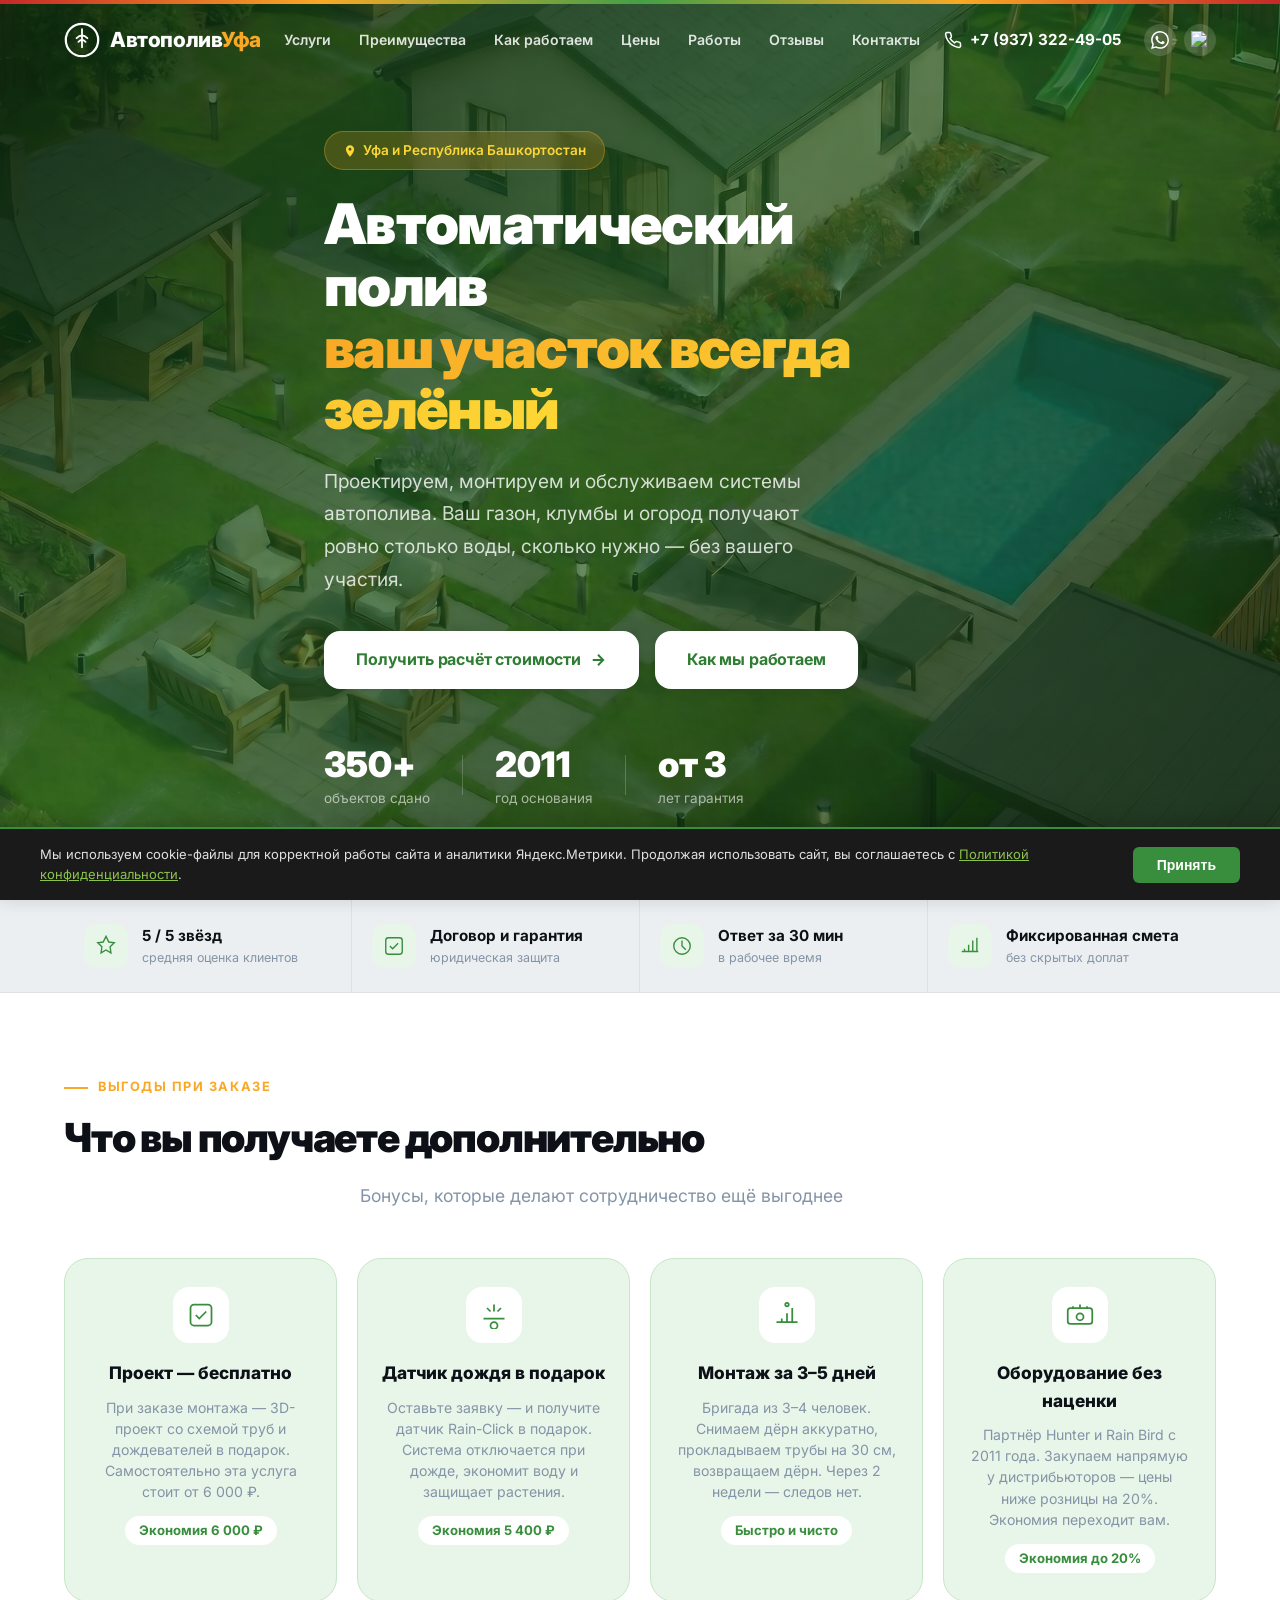
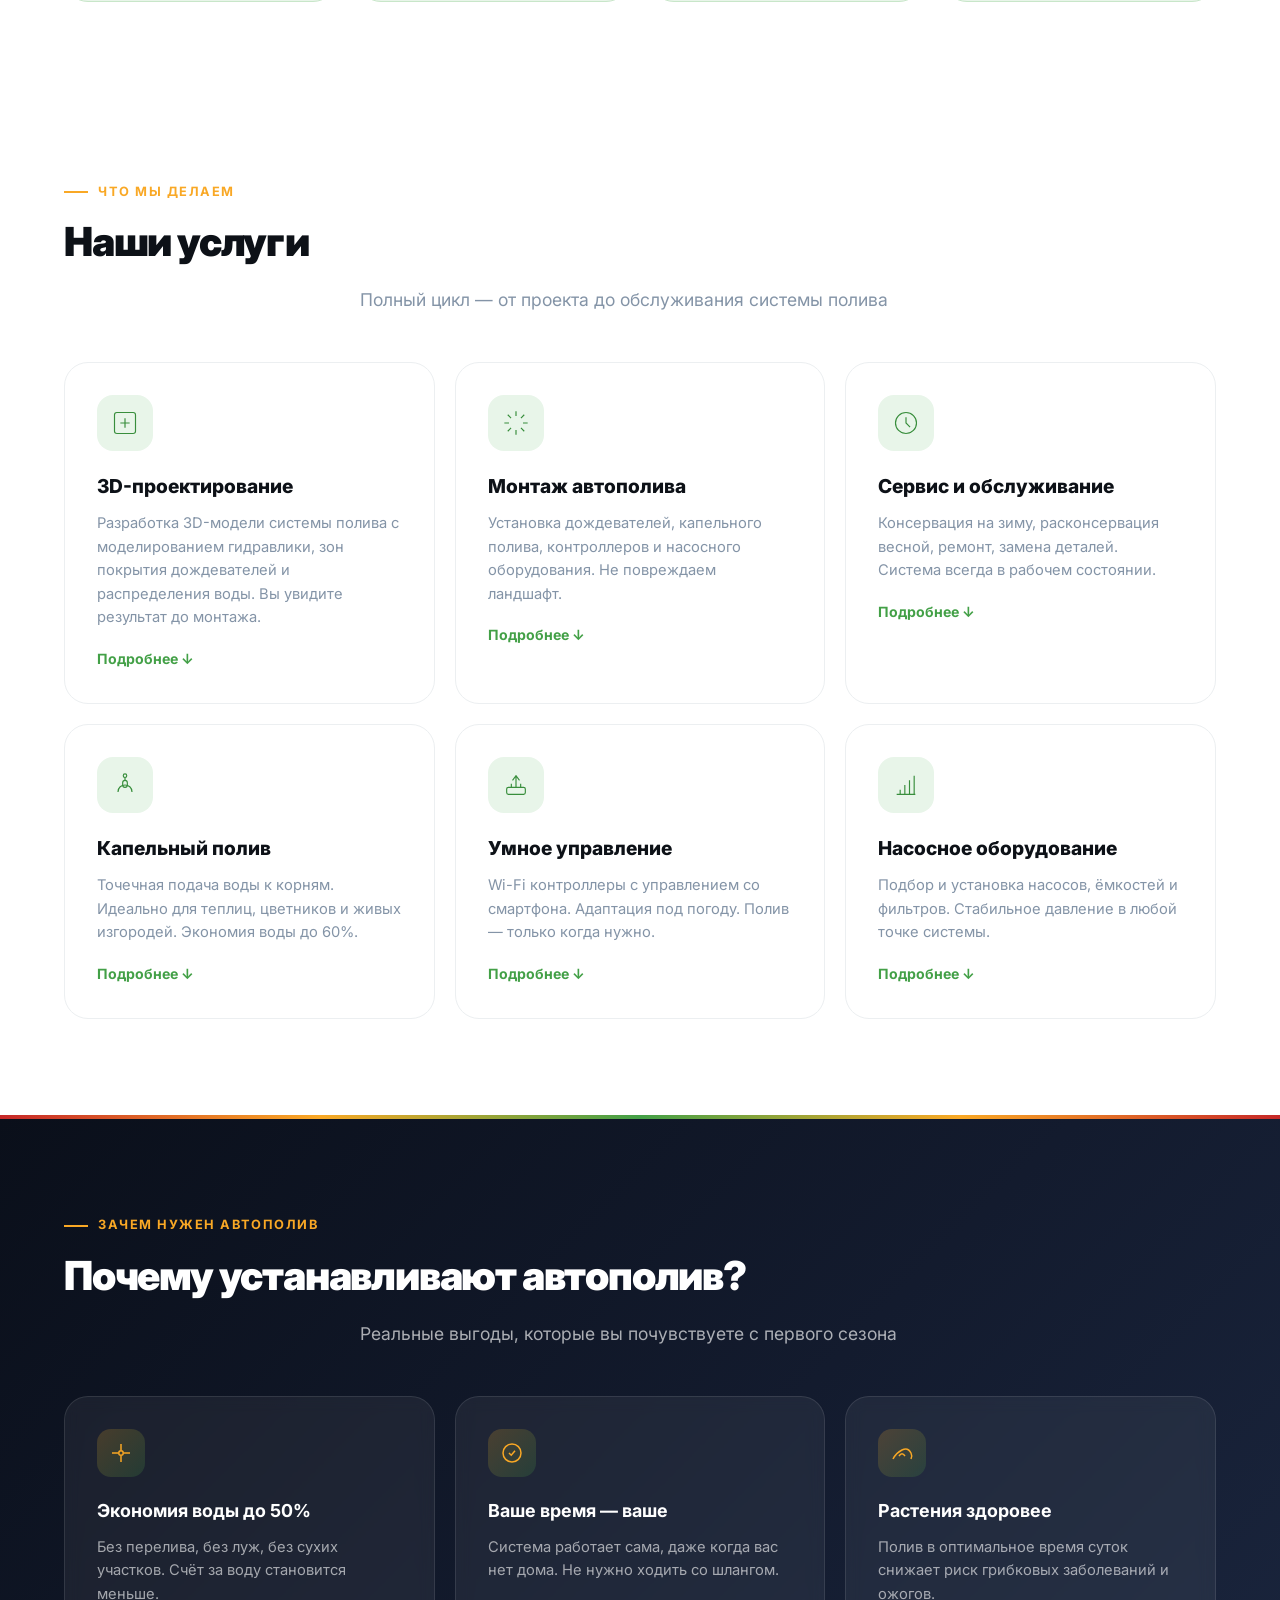
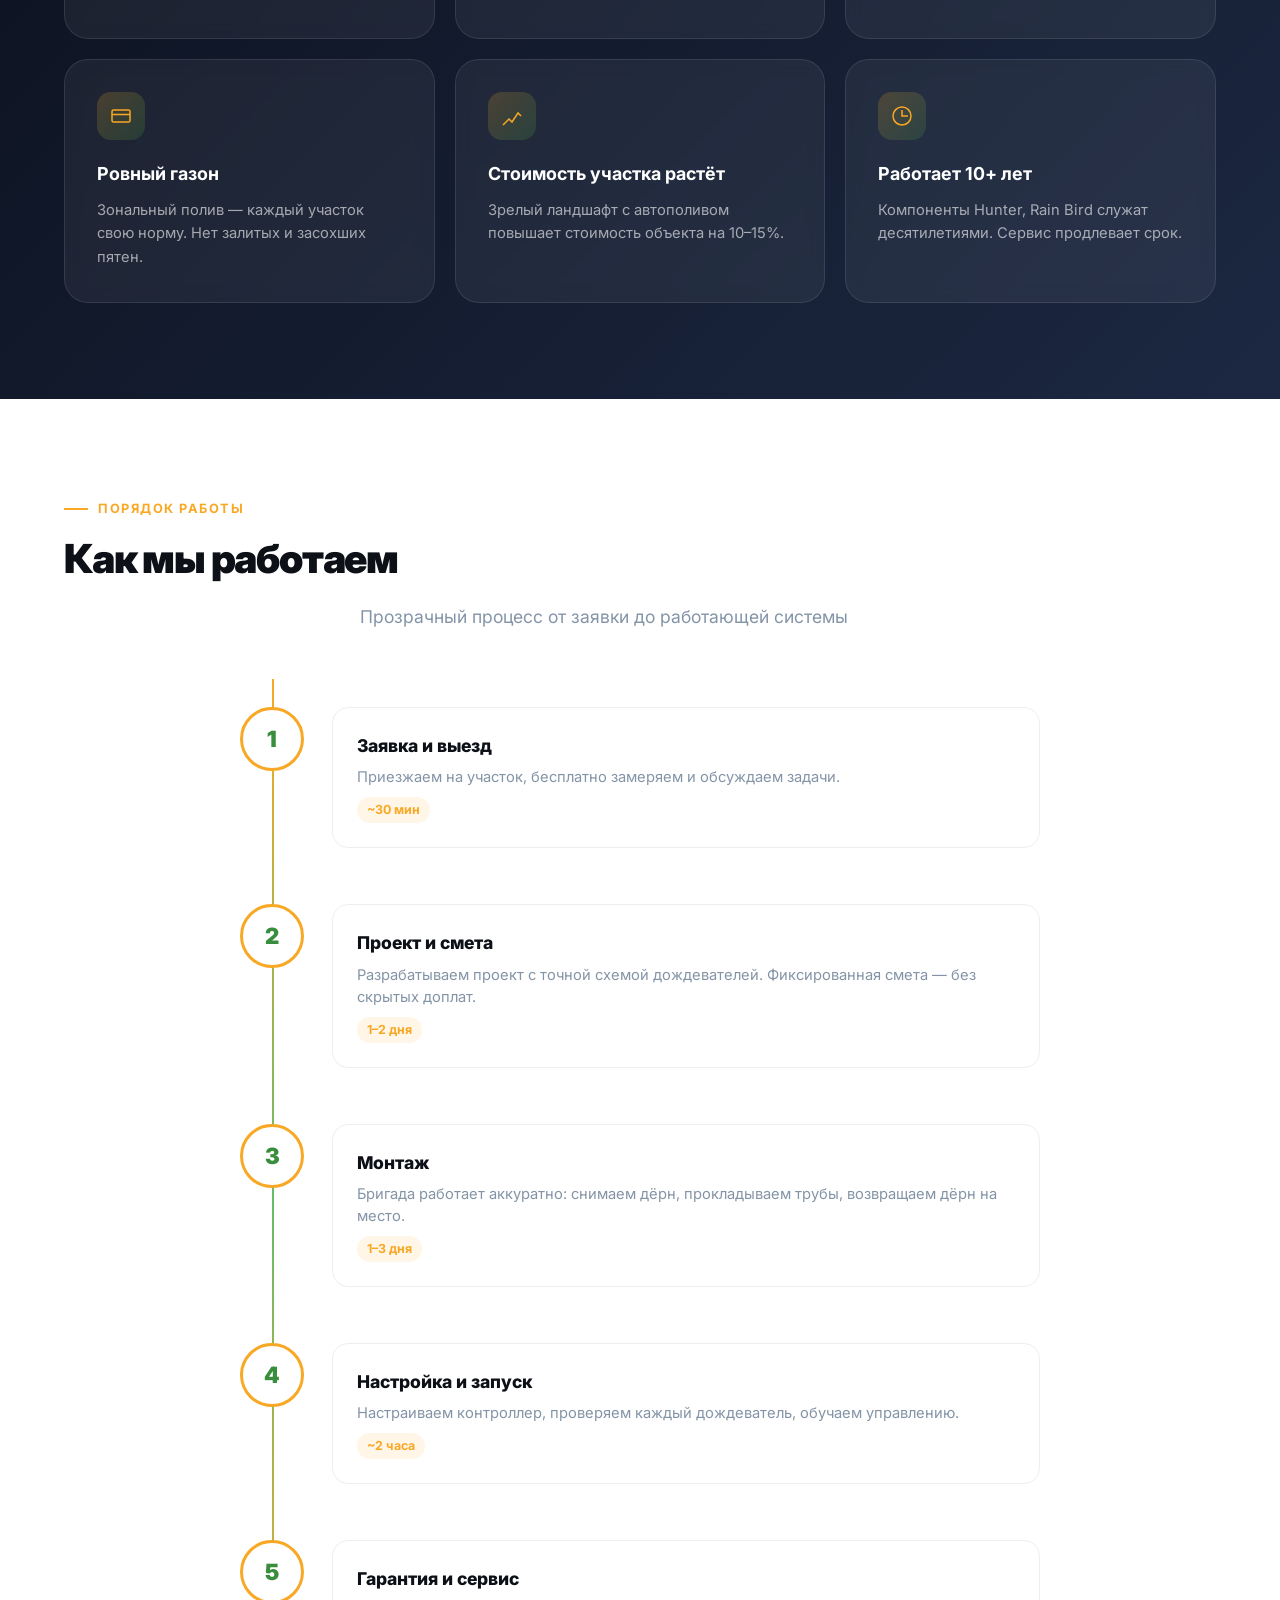
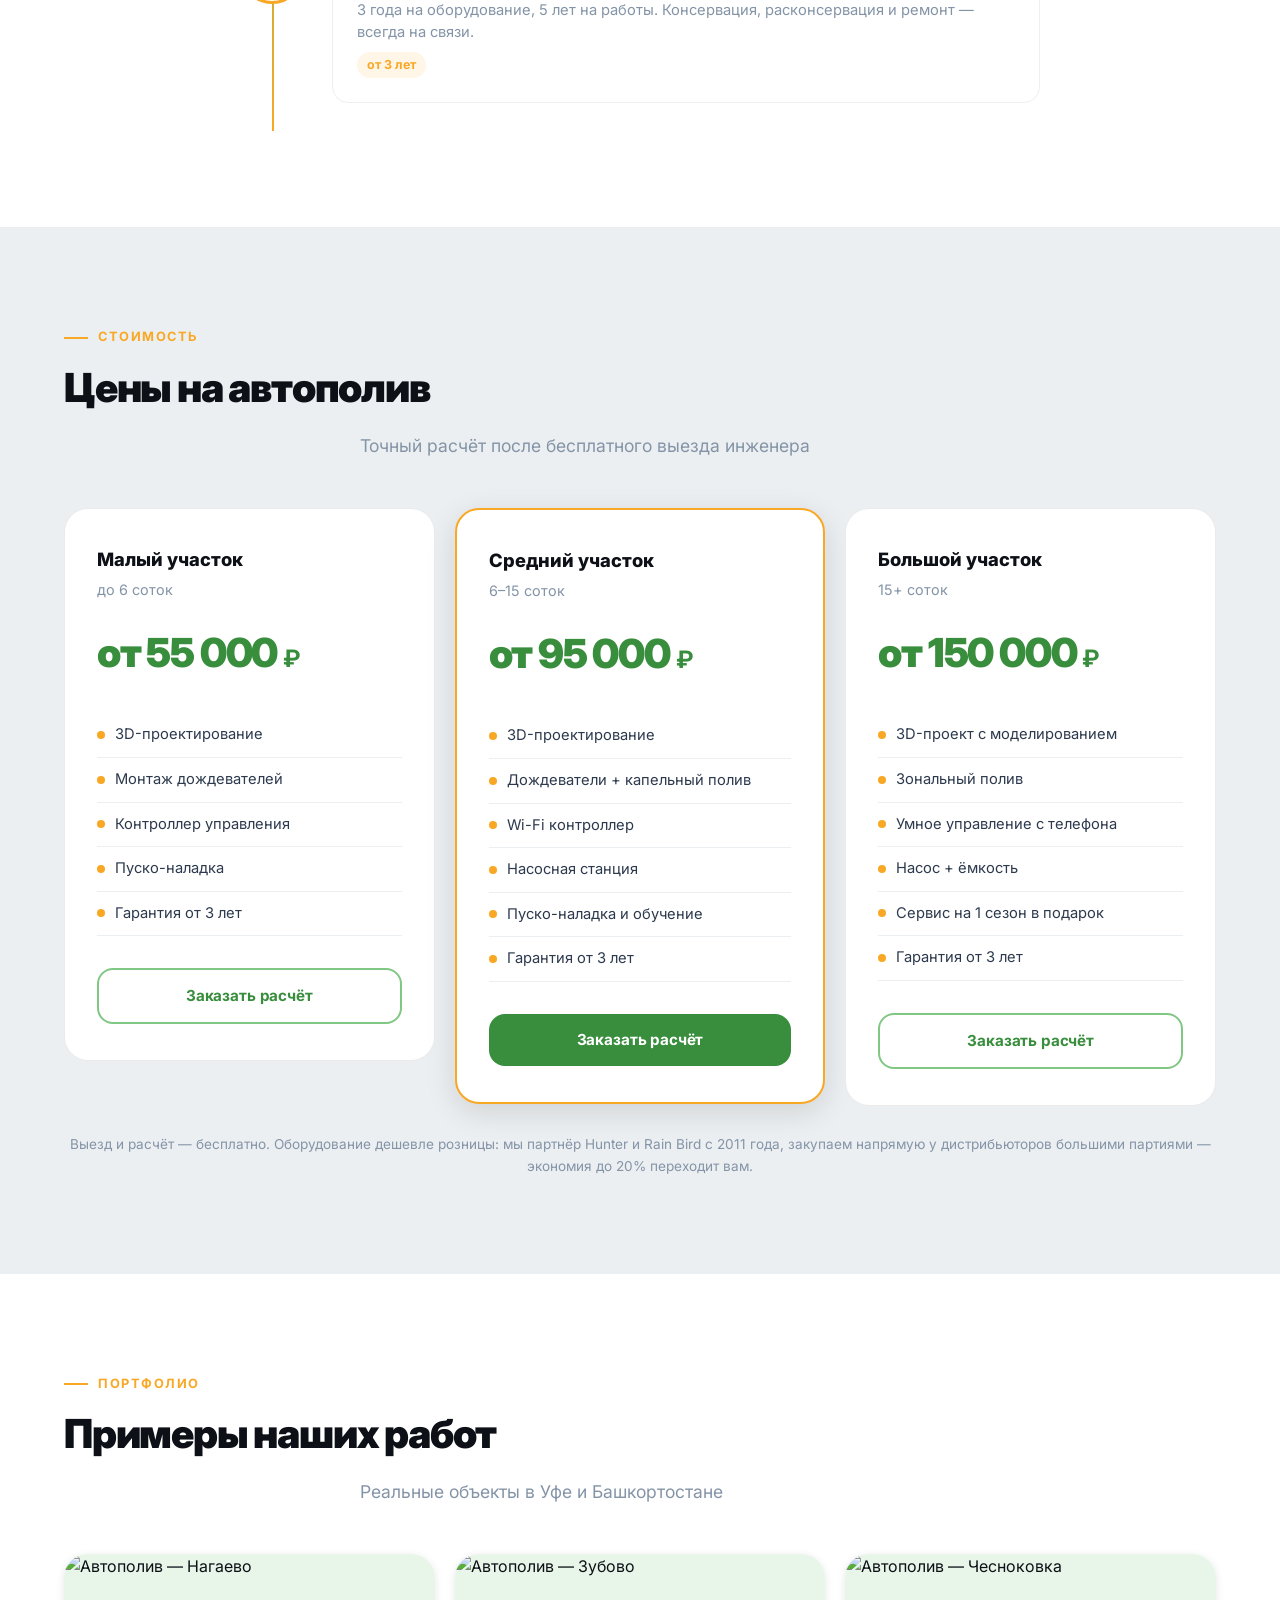
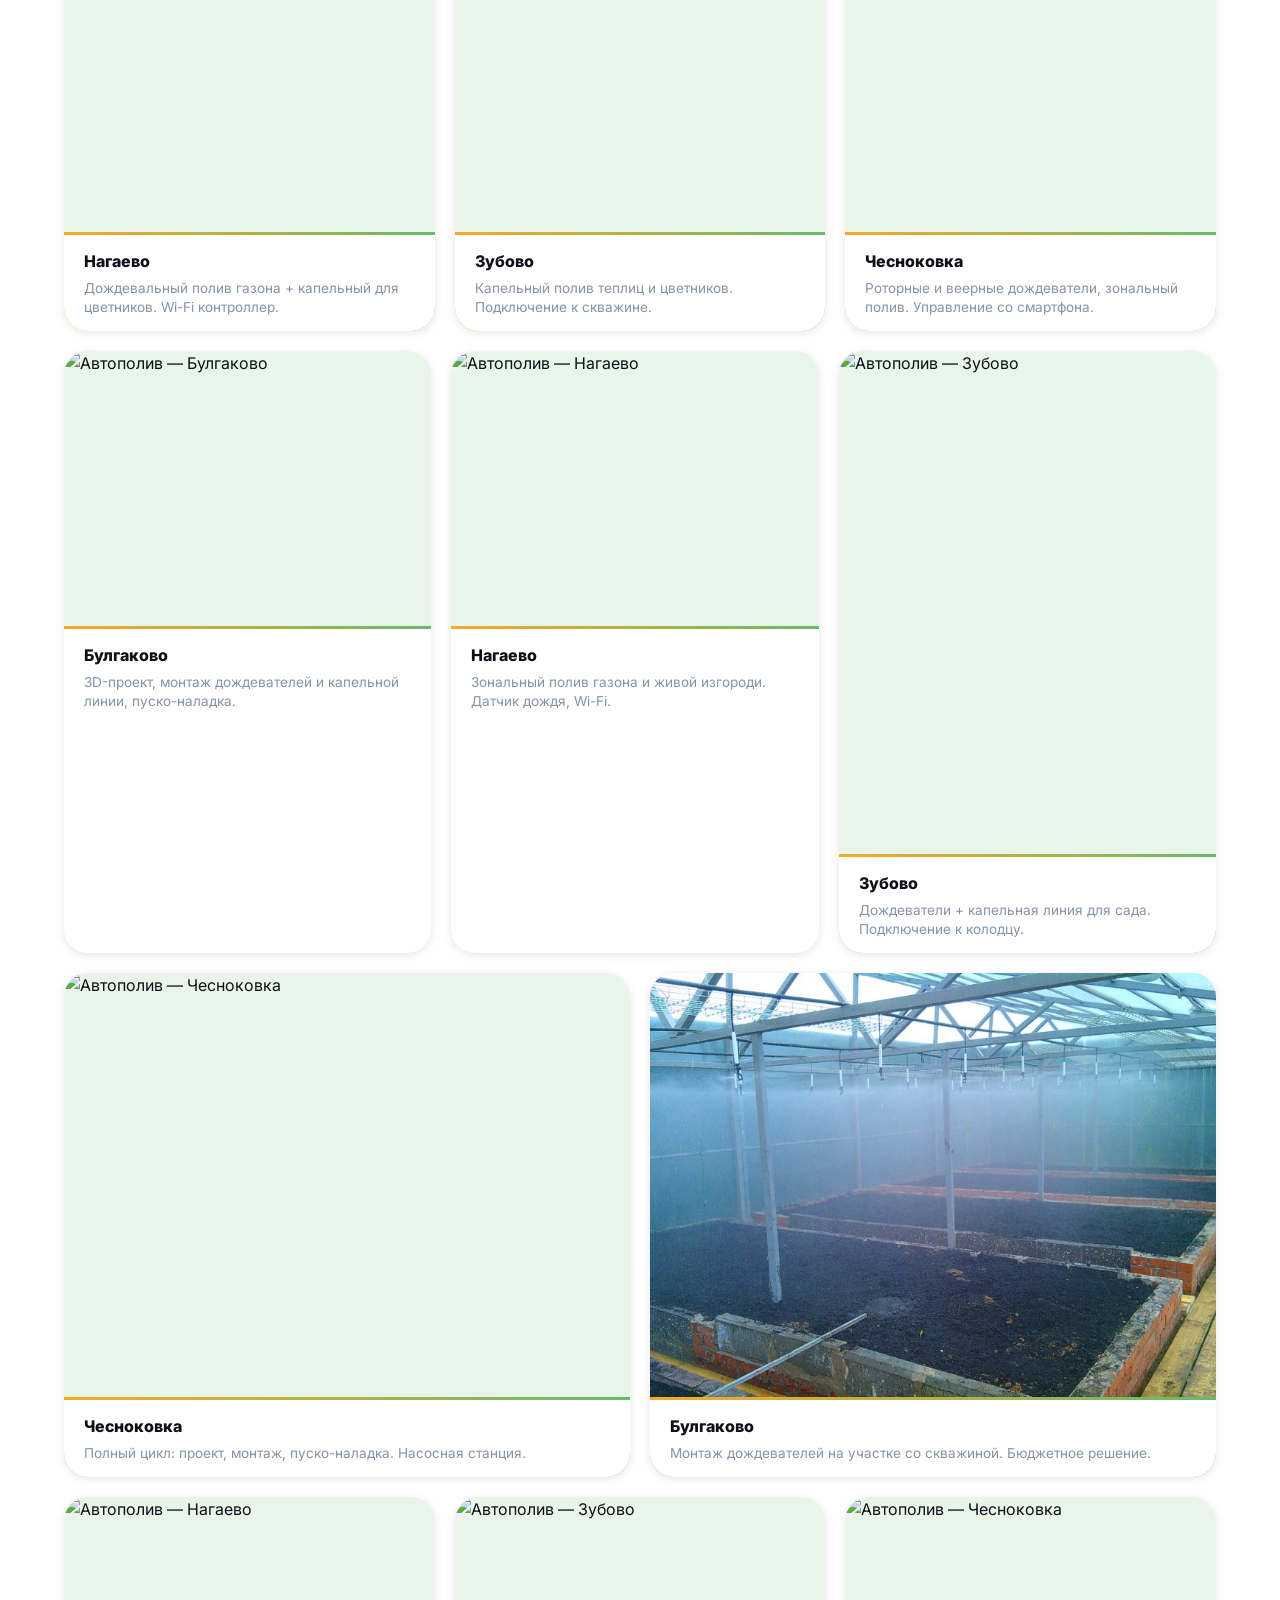
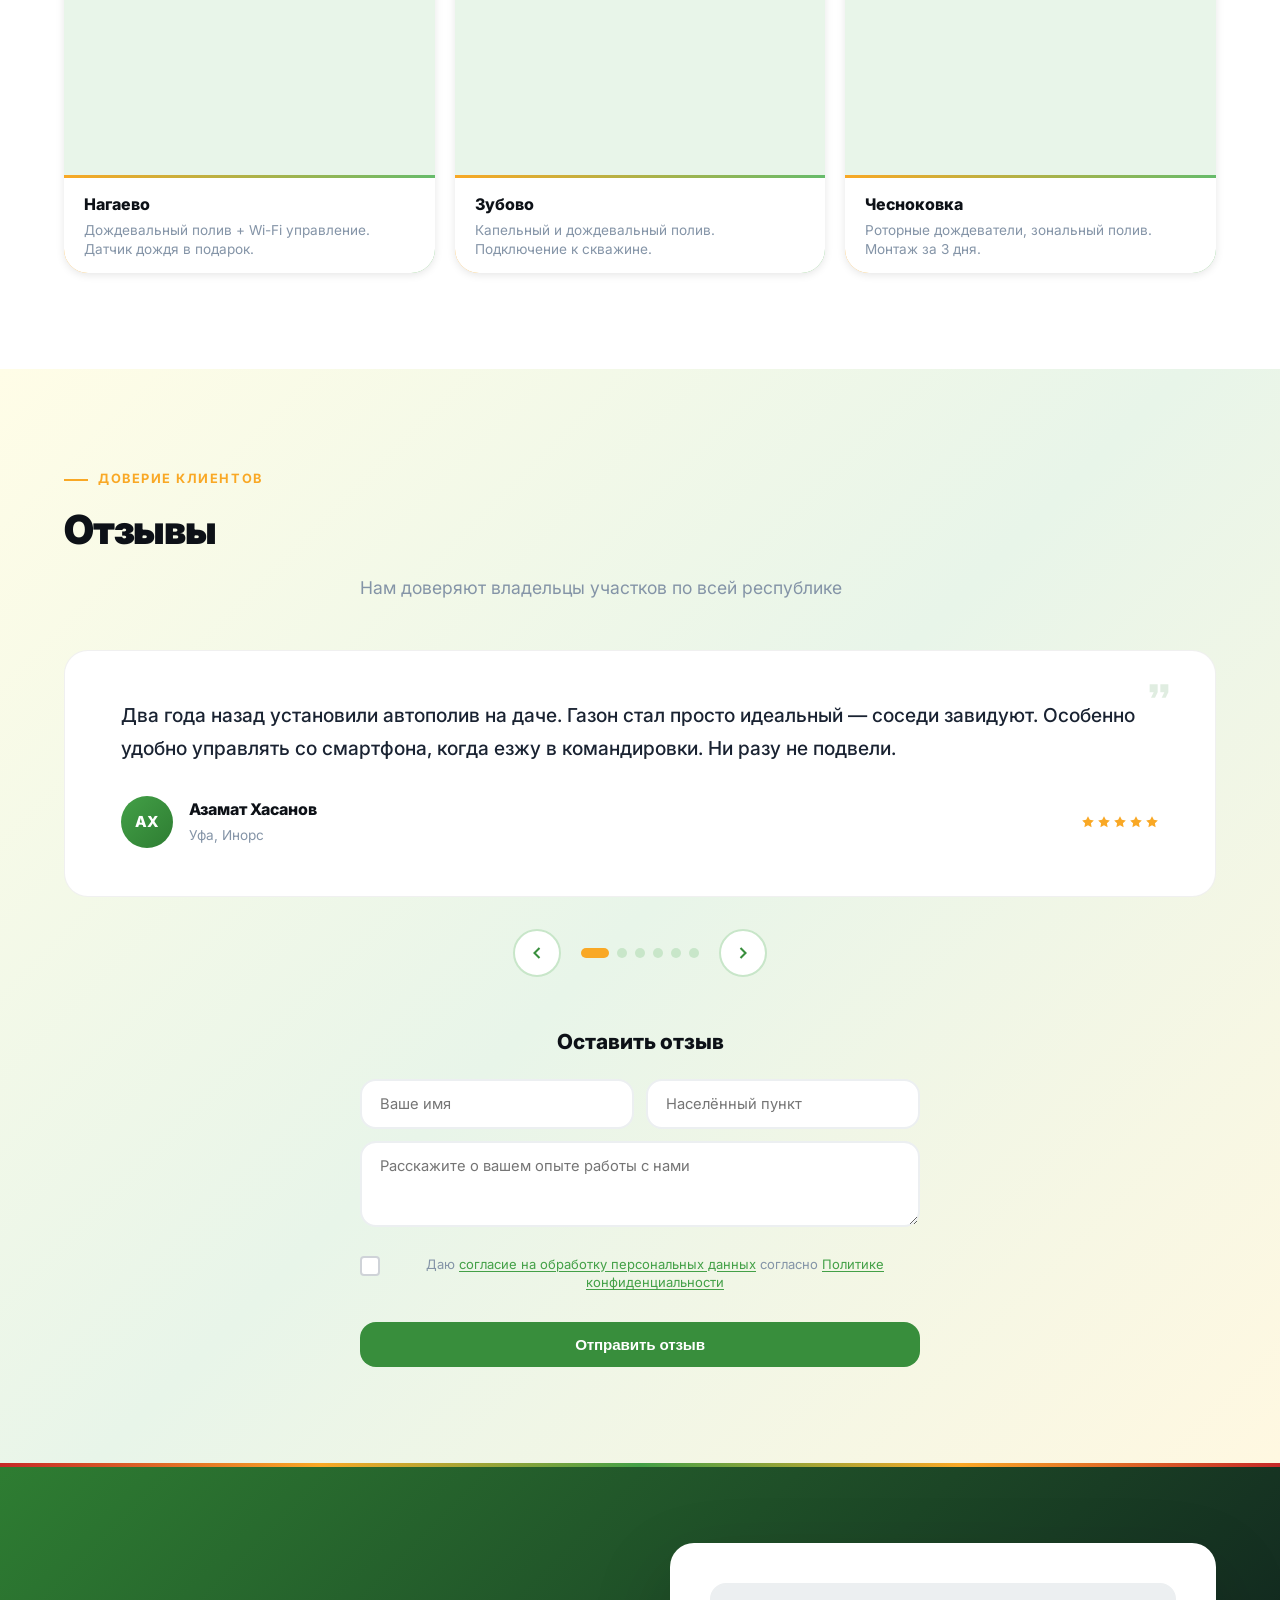
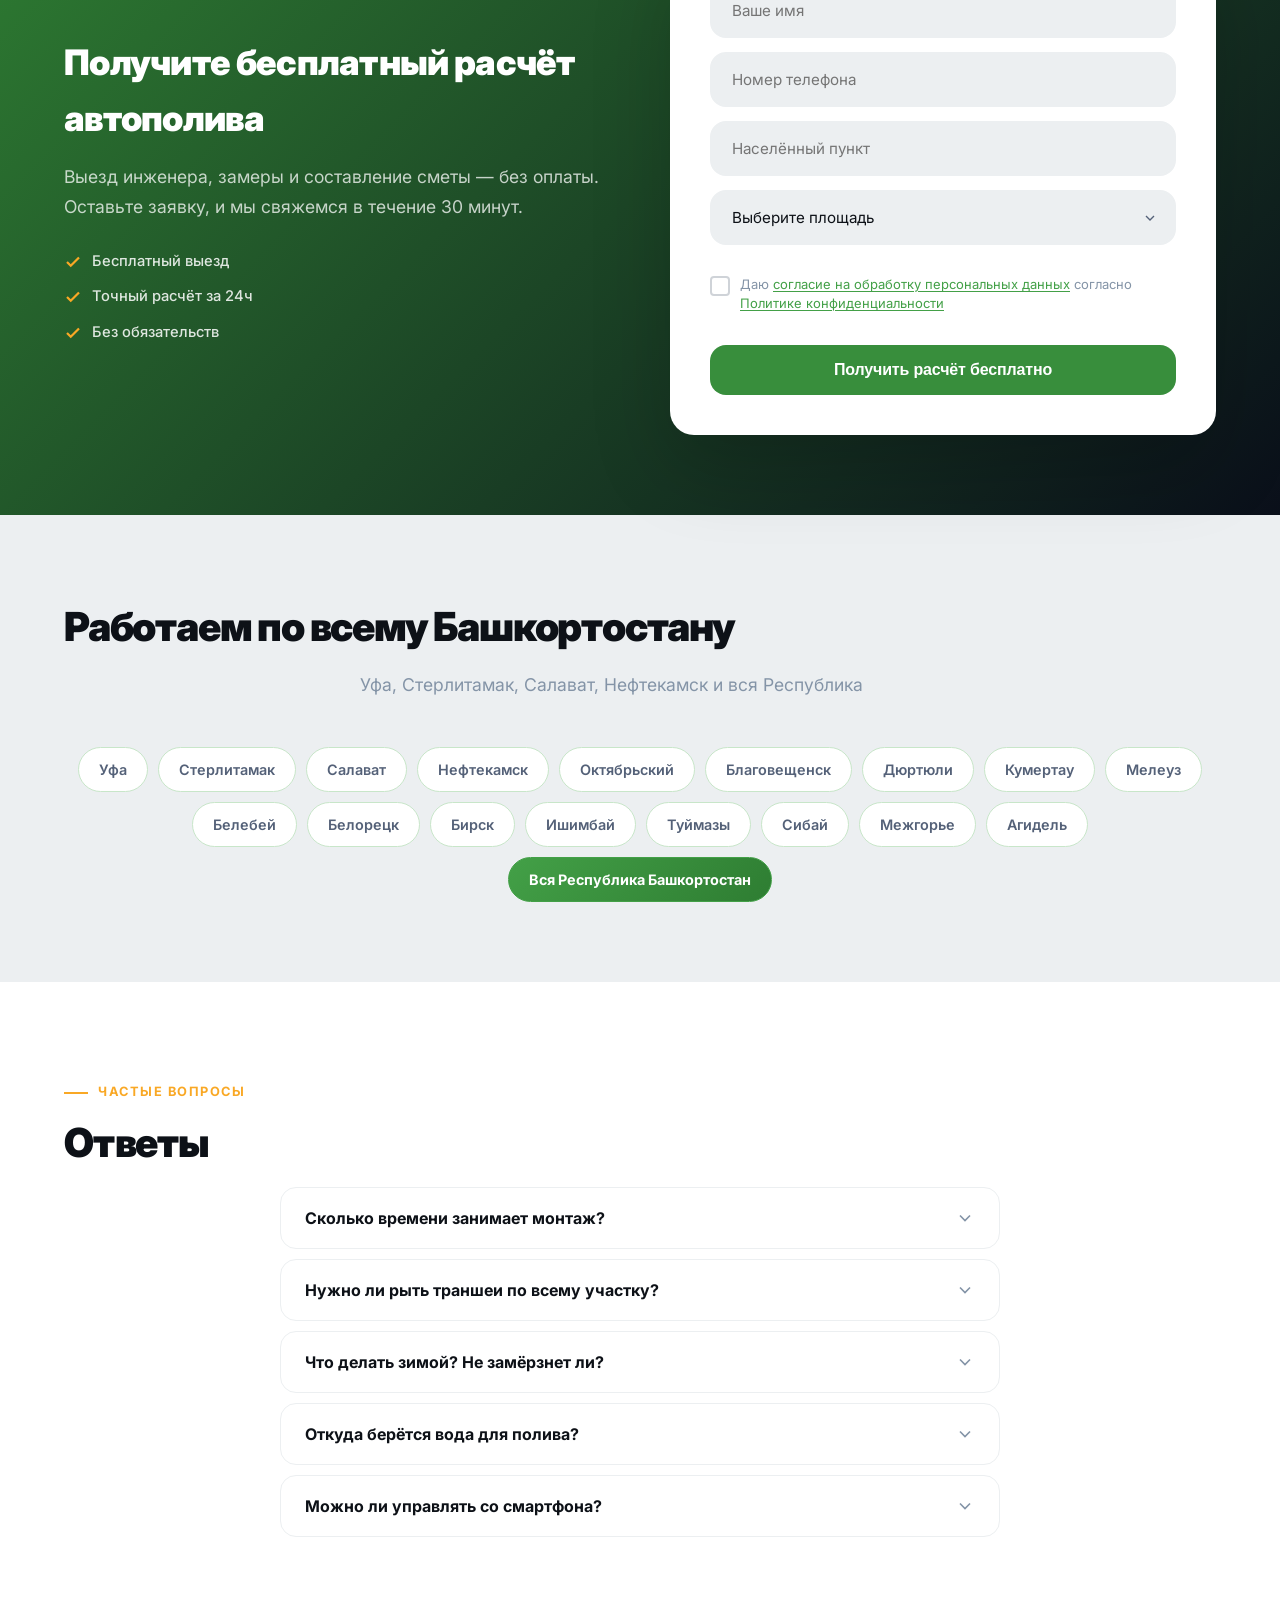
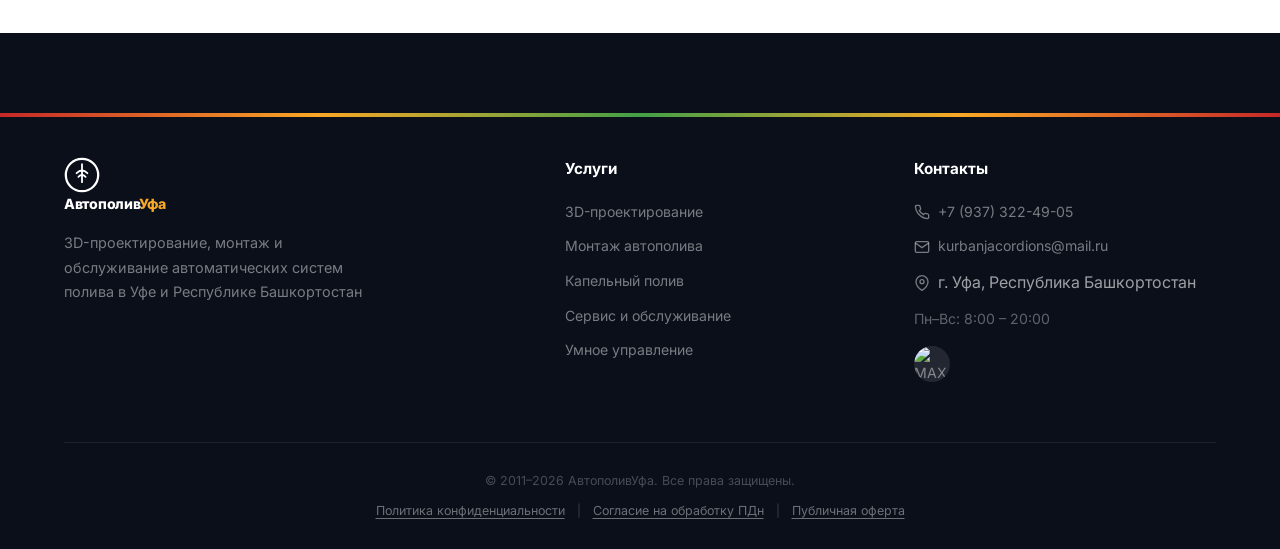
==== avtopoliv-site/index.html @ 77c7608d "Merge branch 'dev'" ====
<!DOCTYPE html>
<html lang="ru">
<head>
    <meta charset="UTF-8">
    <meta name="viewport" content="width=device-width, initial-scale=1.0">
    <title>Автополив Уфа — Монтаж автоматических систем полива под ключ | От 55 000 ₽</title>
    <meta name="description" content="Монтаж автополива в Уфе и Башкортостане под ключ. 3D-проектирование, установка дождевателей Hunter и Rain Bird, Wi-Fi управление. Гарантия от 3 лет. С 2011 года, 350+ объектов.">
    <meta name="keywords" content="автополив уфа, автоматический полив уфа, монтаж автополива, система полива под ключ, полив газона уфа, дождеватели уфа, капельный полив уфа, автополив башкортостан, hunter rain bird уфа, автополив цена уфа">
    <link rel="canonical" href="https://автополив-уфа.рф/">
    <meta name="robots" content="index, follow">
    <meta name="google-site-verification" content="aUsagp3FKUctmVH3_mxWcy31WNf-Yz0_jwQ0OcLhgKU">
    <meta name="author" content="АвтополивУфа">
    <meta name="geo.region" content="RU-BA">
    <meta name="geo.placename" content="Уфа">
    <meta name="geo.position" content="54.7388;55.9721">
    <meta name="ICBM" content="54.7388, 55.9721">
    <meta property="og:type" content="website">
    <meta property="og:title" content="Автополив Уфа — Монтаж автоматических систем полива под ключ">
    <meta property="og:description" content="Монтаж автополива в Уфе и Башкортостане. 3D-проект, дождеватели Hunter/Rain Bird, Wi-Fi управление. Гарантия от 3 лет. 350+ объектов с 2011 года.">
    <meta property="og:url" content="https://автополив-уфа.рф/">
    <meta property="og:site_name" content="АвтополивУфа">
    <meta property="og:locale" content="ru_RU">
    <meta property="og:image" content="https://автополив-уфа.рф/photos/fon.jpg">
    <meta name="twitter:card" content="summary_large_image">
    <meta name="twitter:title" content="Автополив Уфа — Монтаж автополива под ключ">
    <meta name="twitter:description" content="Автоматический полив в Уфе и Башкортостане. От 55 000 ₽. Гарантия от 3 лет. 350+ объектов.">
    <meta name="twitter:image" content="https://автополив-уфа.рф/photos/fon.jpg">
    <!-- Yandex.Metrika counter -->
    <script type="text/javascript">
        (function(m,e,t,r,i,k,a){
            m[i]=m[i]||function(){(m[i].a=m[i].a||[]).push(arguments)};
            m[i].l=1*new Date();
            for (var j = 0; j < document.scripts.length; j++) {if (document.scripts[j].src === r) { return; }}
            k=e.createElement(t),a=e.getElementsByTagName(t)[0],k.async=1,k.src=r,a.parentNode.insertBefore(k,a)
        })(window, document,'script','https://mc.yandex.ru/metrika/tag.js?id=108716031', 'ym');

        ym(108716031, 'init', {ssr:true, webvisor:true, clickmap:true, ecommerce:"dataLayer", referrer: document.referrer, url: location.href, accurateTrackBounce:true, trackLinks:true});
    </script>
    <noscript><div><img src="https://mc.yandex.ru/watch/108716031" style="position:absolute; left:-9999px;" alt="" /></div></noscript>
    <!-- /Yandex.Metrika counter -->
    <link rel="icon" type="image/x-icon" href="/favicon.ico">
    <link rel="icon" type="image/svg+xml" href="/favicon.svg">
    <link rel="preconnect" href="https://fonts.googleapis.com">
    <link rel="preconnect" href="https://fonts.gstatic.com" crossorigin>
    <link href="https://fonts.googleapis.com/css2?family=Inter:wght@400;500;600;700;800;900&display=swap" rel="stylesheet">
    <link rel="stylesheet" href="style.css">
    <script type="application/ld+json">
    {
        "@context": "https://schema.org",
        "@type": "LocalBusiness",
        "name": "АвтополивУфа",
        "description": "Монтаж автоматических систем полива в Уфе и Республике Башкортостан. 3D-проектирование, установка и обслуживание автополива.",
        "url": "https://автополив-уфа.рф",
        "telephone": "+7-937-322-49-05",
        "email": "kurbanjacordions@mail.ru",
        "address": {
            "@type": "PostalAddress",
            "addressLocality": "Уфа",
            "addressRegion": "Республика Башкортостан",
            "addressCountry": "RU"
        },
        "geo": {
            "@type": "GeoCoordinates",
            "latitude": 54.7388,
            "longitude": 55.9721
        },
        "openingHoursSpecification": {
            "@type": "OpeningHoursSpecification",
            "dayOfWeek": ["Monday","Tuesday","Wednesday","Thursday","Friday","Saturday","Sunday"],
            "opens": "08:00",
            "closes": "20:00"
        },
        "aggregateRating": {
            "@type": "AggregateRating",
            "ratingValue": "4.9",
            "bestRating": "5",
            "ratingCount": "6"
        },
        "priceRange": "от 55 000 ₽",
        "foundingDate": "2011",
        "areaServed": {
            "@type": "AdministrativeArea",
            "name": "Республика Башкортостан"
        },
        "hasOfferCatalog": {
            "@type": "OfferCatalog",
            "name": "Услуги автополива",
            "itemListElement": [
                {
                    "@type": "OfferCatalog",
                    "name": "Малый участок — до 6 соток",
                    "offers": { "@type": "Offer", "price": "55000", "priceCurrency": "RUB" }
                },
                {
                    "@type": "OfferCatalog",
                    "name": "Средний участок — 6-15 соток",
                    "offers": { "@type": "Offer", "price": "95000", "priceCurrency": "RUB" }
                },
                {
                    "@type": "OfferCatalog",
                    "name": "Большой участок — 15+ соток",
                    "offers": { "@type": "Offer", "price": "150000", "priceCurrency": "RUB" }
                }
            ]
        },
        "review": [
            {
                "@type": "Review",
                "reviewBody": "Два года назад установили автополив на даче. Газон стал просто идеальный — соседи завидуют. Особенно удобно управлять со смартфона, когда езжу в командировки. Ни разу не подвели.",
                "reviewRating": { "@type": "Rating", "ratingValue": "5", "bestRating": "5" },
                "author": { "@type": "Person", "name": "Азамат Хасанов" }
            },
            {
                "@type": "Review",
                "reviewBody": "У нас участок 8 соток с розарием и живой изгородью. Ребята спроектировали зональный полив: розы капельно, газон дождевателями. Цветы расцвели так, как никогда раньше!",
                "reviewRating": { "@type": "Rating", "ratingValue": "5", "bestRating": "5" },
                "author": { "@type": "Person", "name": "Гульнара Юнусова" }
            },
            {
                "@type": "Review",
                "reviewBody": "Сомневался, стоит ли ставить — казалось, и со шлангом нормально. Но после установки понял: совершенно другой уровень. Газон ровный, ни сухих, ни залитых пятен. За сезон ни разу не поливал вручную.",
                "reviewRating": { "@type": "Rating", "ratingValue": "5", "bestRating": "5" },
                "author": { "@type": "Person", "name": "Ильдар Муратов" }
            },
            {
                "@type": "Review",
                "reviewBody": "Муж подарил автополив на годовщину — лучшего подарка не придумать! Теплица и цветники на капельном поливе. Огурцы и помидоры дали в два раза больше урожая. Спасибо за оперативность!",
                "reviewRating": { "@type": "Rating", "ratingValue": "5", "bestRating": "5" },
                "author": { "@type": "Person", "name": "Альфия Хабирова" }
            },
            {
                "@type": "Review",
                "reviewBody": "9 соток, монтаж за 3 дня, после себя — чистота. Один дождеватель заменили через год — по гарантии бесплатно. Качество оборудования на высоте, цены ниже чем в магазинах.",
                "reviewRating": { "@type": "Rating", "ratingValue": "4", "bestRating": "5" },
                "author": { "@type": "Person", "name": "Рустем Аминев" }
            },
            {
                "@type": "Review",
                "reviewBody": "Третий сезон пользуюсь. Каждый год весной и осенью приезжают — проверяют, настраивают. За всё время ни одной поломки. Очень рекомендую — и людям, и растениям комфортно!",
                "reviewRating": { "@type": "Rating", "ratingValue": "5", "bestRating": "5" },
                "author": { "@type": "Person", "name": "Фания Давлетова" }
            }
        ]
    }
    </script>
    <script type="application/ld+json">
    {
        "@context": "https://schema.org",
        "@type": "FAQPage",
        "mainEntity": [
            {
                "@type": "Question",
                "name": "Сколько стоит автополив?",
                "acceptedAnswer": {
                    "@type": "Answer",
                    "text": "От 55 000 ₽ за участок до 6 соток. Точная стоимость зависит от площади, источника воды и набора функций. Выезд инженера и расчёт — бесплатно."
                }
            },
            {
                "@type": "Question",
                "name": "Сколько времени занимает монтаж?",
                "acceptedAnswer": {
                    "@type": "Answer",
                    "text": "Участок 8 соток — 3-5 дней. Бригада из 3-4 человек работает аккуратно, снимаем дёрн полосой и возвращаем на место. Через 2 недели следов не остаётся."
                }
            },
            {
                "@type": "Question",
                "name": "Какая гарантия?",
                "acceptedAnswer": {
                    "@type": "Answer",
                    "text": "Гарантия от 3 лет. Осенью — бесплатная консервация, весной — расконсервация и настройка."
                }
            },
            {
                "@type": "Question",
                "name": "Можно ли управлять поливом со смартфона?",
                "acceptedAnswer": {
                    "@type": "Answer",
                    "text": "Да! Wi-Fi контроллеры Hunter HC и Rain Bird — управление из любой точки мира + датчик дождя и влажности."
                }
            },
            {
                "@type": "Question",
                "name": "Что делать зимой?",
                "acceptedAnswer": {
                    "@type": "Answer",
                    "text": "Осенью консервация: сливаем воду компрессором. Весной расконсервация и проверка. Много лет без проблем."
                }
            },
            {
                "@type": "Question",
                "name": "Откуда берётся вода для полива?",
                "acceptedAnswer": {
                    "@type": "Answer",
                    "text": "Водопровод, скважина, колодец или водоём. Подберём оптимальный источник, установим насос и фильтры."
                }
            }
        ]
    }
    </script>
</head>
<body>

<svg class="svg-defs" xmlns="http://www.w3.org/2000/svg" style="position:absolute;width:0;height:0;overflow:hidden">
    <defs>
        <linearGradient id="sky" x1="0" y1="0" x2="0" y2="1">
            <stop offset="0%" stop-color="#64B5F6"/>
            <stop offset="50%" stop-color="#90CAF9"/>
            <stop offset="100%" stop-color="#BBDEFB"/>
        </linearGradient>
        <linearGradient id="lawn" x1="0" y1="0" x2="0" y2="1">
            <stop offset="0%" stop-color="#66BB6A"/>
            <stop offset="100%" stop-color="#388E3C"/>
        </linearGradient>
        <linearGradient id="water" x1="0" y1="0" x2="0" y2="1">
            <stop offset="0%" stop-color="#42A5F5" stop-opacity="0.7"/>
            <stop offset="100%" stop-color="#42A5F5" stop-opacity="0"/>
        </linearGradient>
     </defs>

</svg>

<header class="header" id="header">
    <div class="header__topline" aria-hidden="true"></div>
    <div class="container header__inner">
        <a href="#" class="logo">
            <svg class="logo__icon" viewBox="0 0 40 40" fill="none">
                <circle cx="20" cy="20" r="18" stroke="currentColor" stroke-width="2.5"/>
                <path d="M20 8 L20 28 M14 18 Q20 12 26 18 M16 22 Q20 18 24 22" stroke="currentColor" stroke-width="2" stroke-linecap="round"/>
            </svg>
            <span>Автополив<span class="logo__accent">Уфа</span></span>
        </a>
        <nav class="nav" id="nav">
            <div class="nav__header">
                <a href="#" class="logo" style="color:var(--t1)">
                    <svg class="logo__icon" viewBox="0 0 40 40" fill="none" style="color:var(--g7)">
                        <circle cx="20" cy="20" r="18" stroke="currentColor" stroke-width="2.5"/>
                        <path d="M20 8 L20 28 M14 18 Q20 12 26 18 M16 22 Q20 18 24 22" stroke="currentColor" stroke-width="2" stroke-linecap="round"/>
                    </svg>
                    <span>Автополив<span class="logo__accent">Уфа</span></span>
                </a>
                <a href="tel:+79373224905" class="nav__phone">
                    <svg width="16" height="16" viewBox="0 0 24 24" fill="none" stroke="currentColor" stroke-width="2"><path d="M22 16.92v3a2 2 0 0 1-2.18 2 19.79 19.79 0 0 1-8.63-3.07 19.5 19.5 0 0 1-6-6 19.79 19.79 0 0 1-3.07-8.67A2 2 0 0 1 4.11 2h3a2 2 0 0 1 2 1.72c.127.96.361 1.903.7 2.81a2 2 0 0 1-.45 2.11L8.09 9.91a16 16 0 0 0 6 6l1.27-1.27a2 2 0 0 1 2.11-.45c.907.339 1.85.573 2.81.7A2 2 0 0 1 22 16.92z"/></svg>
                    +7 (937) 322-49-05
                </a>
            </div>
            <div class="nav__links">
                <a href="#services">Услуги</a>
                <a href="#benefits">Преимущества</a>
                <a href="#process">Как работаем</a>
                <a href="#pricing">Цены</a>
                <a href="#portfolio">Работы</a>
                <a href="#reviews">Отзывы</a>
                <a href="#contacts">Контакты</a>
            </div>
            <div class="nav__footer">
                <a href="https://max.ru/chat/avtopoliv-ufa" class="nav__messenger" target="_blank" rel="noopener noreferrer">
                    <img src="photos/Max_logo_2025.png" alt="МАХ" style="width:22px;height:22px;object-fit:contain">
                    Написать в МАХ
                </a>
            </div>
        </nav>
        <a href="tel:+79373224905" class="header__phone">
            <svg width="18" height="18" viewBox="0 0 24 24" fill="none" stroke="currentColor" stroke-width="2"><path d="M22 16.92v3a2 2 0 0 1-2.18 2 19.79 19.79 0 0 1-8.63-3.07 19.5 19.5 0 0 1-6-6 19.79 19.79 0 0 1-3.07-8.67A2 2 0 0 1 4.11 2h3a2 2 0 0 1 2 1.72c.127.96.361 1.903.7 2.81a2 2 0 0 1-.45 2.11L8.09 9.91a16 16 0 0 0 6 6l1.27-1.27a2 2 0 0 1 2.11-.45c.907.339 1.85.573 2.81.7A2 2 0 0 1 22 16.92z"/></svg>
            +7 (937) 322-49-05
        </a>
        <div class="header__chats">
            <a href="#" class="header__chat" aria-label="WhatsApp">
                <svg viewBox="0 0 24 24" fill="currentColor"><path d="M17.472 14.382c-.297-.149-1.758-.867-2.03-.967-.273-.099-.471-.148-.67.15-.197.297-.767.966-.94 1.164-.173.199-.347.223-.644.075-.297-.15-1.255-.463-2.39-1.475-.883-.788-1.48-1.761-1.653-2.059-.173-.297-.018-.458.13-.606.134-.133.298-.347.446-.52.149-.174.198-.298.298-.497.099-.198.05-.371-.025-.52-.075-.149-.669-1.612-.916-2.207-.242-.579-.487-.5-.669-.51-.173-.008-.371-.01-.57-.01-.198 0-.52.074-.792.372-.272.297-1.04 1.016-1.04 2.479 0 1.462 1.065 2.875 1.213 3.074.149.198 2.096 3.2 5.077 4.487.709.306 1.262.489 1.694.625.712.227 1.36.195 1.871.118.571-.085 1.758-.719 2.006-1.413.248-.694.248-1.289.173-1.413-.074-.124-.272-.198-.57-.347m-5.421 7.403h-.004a9.87 9.87 0 0 1-5.031-1.378l-.361-.214-3.741.982.998-3.648-.235-.374a9.86 9.86 0 0 1-1.51-5.26c.001-5.45 4.436-9.884 9.888-9.884 2.64 0 5.122 1.03 6.988 2.898a9.825 9.825 0 0 1 2.893 6.994c-.003 5.45-4.437 9.884-9.885 9.884m8.413-18.297A11.815 11.815 0 0 0 12.05 0C5.495 0 .16 5.335.157 11.892c0 2.096.547 4.142 1.588 5.945L.057 24l6.305-1.654a11.882 11.882 0 0 0 5.683 1.448h.005c6.554 0 11.89-5.335 11.893-11.893a11.821 11.821 0 0 0-3.48-8.413z"/></svg>
            </a>
            <a href="https://max.ru/chat/avtopoliv-ufa" class="header__chat header__chat--max" aria-label="МАХ" target="_blank" rel="noopener noreferrer">
                <img src="photos/Max_logo_2025.png" alt="МАХ">
            </a>
        </div>
        <button class="burger" id="burger" aria-label="Меню">
            <span></span><span></span><span></span>
        </button>
    </div>
</header>

<section class="hero">
    <div class="hero__scene" aria-hidden="true">
        <img src="photos/fon.jpg" alt="" class="hero__scene-img">
    </div>
    <div class="hero__overlay"></div>
    <div class="container hero__inner">
        <div class="hero__content">
            <span class="hero__badge">
                <svg width="14" height="14" viewBox="0 0 24 24" fill="currentColor"><path d="M12 2C8.13 2 5 5.13 5 9c0 5.25 7 13 7 13s7-7.75 7-13c0-3.87-3.13-7-7-7zm0 9.5c-1.38 0-2.5-1.12-2.5-2.5s1.12-2.5 2.5-2.5 2.5 1.12 2.5 2.5-1.12 2.5-2.5 2.5z"/></svg>
                Уфа и Республика Башкортостан
            </span>
            <h1>Автоматический полив<br><span class="hero__highlight">ваш участок всегда зелёный</span></h1>
            <p class="hero__subtitle">Проектируем, монтируем и обслуживаем системы автополива. Ваш газон, клумбы и огород получают ровно столько воды, сколько нужно — без вашего участия.</p>
            <div class="hero__actions">
                <a href="#cta" class="btn btn--hero btn--lg">
                    Получить расчёт стоимости
                    <svg width="18" height="18" viewBox="0 0 24 24" fill="none" stroke="currentColor" stroke-width="2.5"><path d="M5 12h14M12 5l7 7-7 7"/></svg>
                </a>
                <a href="#process" class="btn btn--hero btn--lg">Как мы работаем</a>
            </div>
            <div class="hero__stats">
                <div class="hero__stat">
                    <span class="hero__stat-value"><strong class="counter" data-target="350">0</strong><strong class="hero__stat-plus">+</strong></span>
                    <span class="hero__stat-label">объектов сдано</span>
                </div>
                <div class="hero__stat-divider"></div>
                <div class="hero__stat">
                    <span class="hero__stat-value"><strong>2011</strong></span>
                    <span class="hero__stat-label">год основания</span>
                </div>
                <div class="hero__stat-divider"></div>
                <div class="hero__stat">
                    <span class="hero__stat-value"><strong>от 3</strong></span>
                    <span class="hero__stat-label">лет гарантия</span>
                </div>
            </div>
            <div class="hero__mobile-bar">
                <a href="tel:+79373224905" class="hero__mobile-phone">
                    <svg width="18" height="18" viewBox="0 0 24 24" fill="none" stroke="currentColor" stroke-width="2"><path d="M22 16.92v3a2 2 0 0 1-2.18 2 19.79 19.79 0 0 1-8.63-3.07 19.5 19.5 0 0 1-6-6 19.79 19.79 0 0 1-3.07-8.67A2 2 0 0 1 4.11 2h3a2 2 0 0 1 2 1.72c.127.96.361 1.903.7 2.81a2 2 0 0 1-.45 2.11L8.09 9.91a16 16 0 0 0 6 6l1.27-1.27a2 2 0 0 1 2.11-.45c.907.339 1.85.573 2.81.7A2 2 0 0 1 22 16.92z"/></svg>
                    +7 (937) 322-49-05
                </a>
                <div class="hero__mobile-chats">
                    <a href="#" class="hero__mobile-chat" aria-label="WhatsApp">
                        <svg viewBox="0 0 24 24" fill="currentColor"><path d="M17.472 14.382c-.297-.149-1.758-.867-2.03-.967-.273-.099-.471-.148-.67.15-.197.297-.767.966-.94 1.164-.173.199-.347.223-.644.075-.297-.15-1.255-.463-2.39-1.475-.883-.788-1.48-1.761-1.653-2.059-.173-.297-.018-.458.13-.606.134-.133.298-.347.446-.52.149-.174.198-.298.298-.497.099-.198.05-.371-.025-.52-.075-.149-.669-1.612-.916-2.207-.242-.579-.487-.5-.669-.51-.173-.008-.371-.01-.57-.01-.198 0-.52.074-.792.372-.272.297-1.04 1.016-1.04 2.479 0 1.462 1.065 2.875 1.213 3.074.149.198 2.096 3.2 5.077 4.487.709.306 1.262.489 1.694.625.712.227 1.36.195 1.871.118.571-.085 1.758-.719 2.006-1.413.248-.694.248-1.289.173-1.413-.074-.124-.272-.198-.57-.347m-5.421 7.403h-.004a9.87 9.87 0 0 1-5.031-1.378l-.361-.214-3.741.982.998-3.648-.235-.374a9.86 9.86 0 0 1-1.51-5.26c.001-5.45 4.436-9.884 9.888-9.884 2.64 0 5.122 1.03 6.988 2.898a9.825 9.825 0 0 1 2.893 6.994c-.003 5.45-4.437 9.884-9.885 9.884m8.413-18.297A11.815 11.815 0 0 0 12.05 0C5.495 0 .16 5.335.157 11.892c0 2.096.547 4.142 1.588 5.945L.057 24l6.305-1.654a11.882 11.882 0 0 0 5.683 1.448h.005c6.554 0 11.89-5.335 11.893-11.893a11.821 11.821 0 0 0-3.48-8.413z"/></svg>
                    </a>
                    <a href="https://max.ru/chat/avtopoliv-ufa" class="hero__mobile-chat hero__mobile-chat--max" aria-label="МАХ" target="_blank" rel="noopener noreferrer">
                        <img src="photos/Max_logo_2025.png" alt="МАХ">
                    </a>
                </div>
            </div>
        </div>
    </div>
    <div class="hero__scroll-hint">
        <svg width="36" height="36" viewBox="0 0 24 24" fill="none" stroke="currentColor" stroke-width="2"><path d="M12 5v14M5 12l7 7 7-7"/></svg>
    </div>
</section>


<section class="trust">
    <div class="container">
        <div class="trust__inner">
            <div class="trust__item">
                <div class="trust__icon">
                    <svg viewBox="0 0 32 32" fill="none" stroke="currentColor" stroke-width="2"><path d="M16 2l4.09 8.26L28 11.27l-6 5.84L23.18 26 16 21.77 8.82 26 10 17.11l-6-5.84 7.91-1.01L16 2z"/></svg>
                </div>
                <div>
                    <strong>5 / 5 звёзд</strong>
                    <span>средняя оценка клиентов</span>
                </div>
            </div>
            <div class="trust__item">
                <div class="trust__icon">
                    <svg viewBox="0 0 32 32" fill="none" stroke="currentColor" stroke-width="2"><rect x="4" y="4" width="24" height="24" rx="4"/><path d="M10 16l4 4 8-8"/></svg>
                </div>
                <div>
                    <strong>Договор и гарантия</strong>
                    <span>юридическая защита</span>
                </div>
            </div>
            <div class="trust__item">
                <div class="trust__icon">
                    <svg viewBox="0 0 32 32" fill="none" stroke="currentColor" stroke-width="2"><circle cx="16" cy="16" r="12"/><path d="M16 8v8l5.5 5.5"/></svg>
                </div>
                <div>
                    <strong>Ответ за 30 мин</strong>
                    <span>в рабочее время</span>
                </div>
            </div>
            <div class="trust__item">
                <div class="trust__icon">
                    <svg viewBox="0 0 32 32" fill="none" stroke="currentColor" stroke-width="2"><path d="M4 24h24M8 20v4M14 14v10M20 8v16M26 4v20"/></svg>
                </div>
                <div>
                    <strong>Фиксированная смета</strong>
                    <span>без скрытых доплат</span>
                </div>
            </div>
        </div>
    </div>
</section>

<section class="bonuses">
    <div class="container">
        <div class="section-label">Выгоды при заказе</div>
        <h2 class="section-title">Что вы получаете дополнительно</h2>
        <p class="section-subtitle">Бонусы, которые делают сотрудничество ещё выгоднее</p>
        <div class="bonuses__grid">
            <div class="bonus-card">
                <div class="bonus-card__icon">
                    <svg viewBox="0 0 32 32" fill="none" stroke="currentColor" stroke-width="2"><rect x="4" y="4" width="24" height="24" rx="4"/><path d="M10 16l4 4 8-8"/></svg>
                </div>
                <h3>Проект — бесплатно</h3>
                <p>При заказе монтажа — 3D-проект со схемой труб и дождевателей в подарок. Самостоятельно эта услуга стоит от 6 000 ₽.</p>
                <span class="bonus-card__value">Экономия 6 000 ₽</span>
            </div>
            <div class="bonus-card">
                <div class="bonus-card__icon">
                    <svg viewBox="0 0 32 32" fill="none" stroke="currentColor" stroke-width="2"><path d="M16 4v8M8 8l4 4M24 8l-4 4M4 20h24"/><circle cx="16" cy="28" r="4"/></svg>
                </div>
                <h3>Датчик дождя в подарок</h3>
                <p>Оставьте заявку — и получите датчик Rain-Click в подарок. Система отключается при дожде, экономит воду и защищает растения.</p>
                <span class="bonus-card__value">Экономия 5 400 ₽</span>
            </div>
            <div class="bonus-card">
                <div class="bonus-card__icon">
                    <svg viewBox="0 0 32 32" fill="none" stroke="currentColor" stroke-width="2"><path d="M4 24h24M10 20v4M16 14v10M22 8v16"/><circle cx="16" cy="4" r="2"/></svg>
                </div>
                <h3>Монтаж за 3–5 дней</h3>
                <p>Бригада из 3–4 человек. Снимаем дёрн аккуратно, прокладываем трубы на 30 см, возвращаем дёрн. Через 2 недели — следов нет.</p>
                <span class="bonus-card__value">Быстро и чисто</span>
            </div>
            <div class="bonus-card">
                <div class="bonus-card__icon">
                    <svg viewBox="0 0 32 32" fill="none" stroke="currentColor" stroke-width="2"><rect x="2" y="8" width="28" height="18" rx="3"/><path d="M16 8V4M8 8V6M24 8V6"/><circle cx="16" cy="18" r="4"/></svg>
                </div>
                <h3>Оборудование без наценки</h3>
                <p>Партнёр Hunter и Rain Bird с 2011 года. Закупаем напрямую у дистрибьюторов — цены ниже розницы на 20%. Экономия переходит вам.</p>
                <span class="bonus-card__value">Экономия до 20%</span>
            </div>
        </div>
    </div>
</section>

<section class="services" id="services">
    <div class="container">
        <div class="section-label">Что мы делаем</div>
        <h2 class="section-title">Наши услуги</h2>
        <p class="section-subtitle">Полный цикл — от проекта до обслуживания системы полива</p>
        <div class="services__grid">
            <div class="service-card">
                <div class="service-card__icon">
                    <svg viewBox="0 0 48 48" fill="none" stroke="currentColor" stroke-width="2"><rect x="6" y="6" width="36" height="36" rx="4"/><path d="M16 24 L32 24 M24 16 L24 32"/></svg>
                </div>
                <h3>3D-проектирование</h3>
                <p>Разработка 3D-модели системы полива с моделированием гидравлики, зон покрытия дождевателей и распределения воды. Вы увидите результат до монтажа.</p>
                <button class="service-card__toggle" aria-expanded="false">Подробнее &darr;</button>
                <div class="service-card__extra">
                    <p>Создаём точную модель участка: рельеф, зоны полива, гидравлический расчёт. Вы получаете визуализацию с радиусами орошения каждого дождевателя — без слепых зон и переливов.</p>
                </div>
            </div>
            <div class="service-card">
                <div class="service-card__icon">
                    <svg viewBox="0 0 48 48" fill="none" stroke="currentColor" stroke-width="2"><path d="M24 4v8M24 36v8M4 24h8M36 24h8M9.86 9.86l5.66 5.66M32.48 32.48l5.66 5.66M9.86 38.14l5.66-5.66M32.48 15.52l5.66-5.66"/></svg>
                </div>
                <h3>Монтаж автополива</h3>
                <p>Установка дождевателей, капельного полива, контроллеров и насосного оборудования. Не повреждаем ландшафт.</p>
                <button class="service-card__toggle" aria-expanded="false">Подробнее &darr;</button>
                <div class="service-card__extra">
                    <p>Бригада 3–4 человека. Снимаем дёрн полосой, прокладываем трубы на 30–40 см, ставим дождеватели и возвращаем дёрн на место. Через 2 недели — следов нет. Участок 8 соток: 3–5 дней.</p>
                </div>
            </div>
            <div class="service-card">
                <div class="service-card__icon">
                    <svg viewBox="0 0 48 48" fill="none" stroke="currentColor" stroke-width="2"><circle cx="24" cy="24" r="18"/><path d="M24 14v10l7 7"/></svg>
                </div>
                <h3>Сервис и обслуживание</h3>
                <p>Консервация на зиму, расконсервация весной, ремонт, замена деталей. Система всегда в рабочем состоянии.</p>
                <button class="service-card__toggle" aria-expanded="false">Подробнее &darr;</button>
                <div class="service-card__extra">
                    <p>Осенью — слив воды компрессором, весной — проверка давления и настройка зон. Выезд в течение 24 часов при аварийной ситуации. Хранение настроек контроллера в облаке.</p>
                </div>
            </div>
            <div class="service-card">
                <div class="service-card__icon">
                    <svg viewBox="0 0 48 48" fill="none" stroke="currentColor" stroke-width="2"><path d="M12 36c0-8 6-12 12-12s12 4 12 12"/><path d="M20 20a4 4 0 1 1 8 0v4a4 4 0 0 1-8 0v-4z"/><circle cx="24" cy="8" r="3"/><path d="M24 11v5"/></svg>
                </div>
                <h3>Капельный полив</h3>
                <p>Точечная подача воды к корням. Идеально для теплиц, цветников и живых изгородей. Экономия воды до 60%.</p>
                <button class="service-card__toggle" aria-expanded="false">Подробнее &darr;</button>
                <div class="service-card__extra">
                    <p>Ленты и трубки с эмиттерами: равномерная подача по всей длине линии. Возможна фертигация — подкормка через систему. Не мочит листву — защита от грибка.</p>
                </div>
            </div>
            <div class="service-card">
                <div class="service-card__icon">
                    <svg viewBox="0 0 48 48" fill="none" stroke="currentColor" stroke-width="2"><rect x="8" y="28" width="32" height="12" rx="3"/><path d="M24 8v20M18 16l6-8 6 8"/><path d="M16 28v-6M32 28v-6"/></svg>
                </div>
                <h3>Умное управление</h3>
                <p>Wi-Fi контроллеры с управлением со смартфона. Адаптация под погоду. Полив — только когда нужно.</p>
                <button class="service-card__toggle" aria-expanded="false">Подробнее &darr;</button>
                <div class="service-card__extra">
                    <p>Контроллеры Hunter HC и Rain Bird LNK WiFi: приложение на iOS/Android. Автоматическая пауза при дожде и заморозках. Отчёты о расходе воды. Управление из любой точки мира.</p>
                </div>
            </div>
            <div class="service-card">
                <div class="service-card__icon">
                    <svg viewBox="0 0 48 48" fill="none" stroke="currentColor" stroke-width="2"><path d="M8 40h32M14 32v8M22 24v16M30 16v24M38 8v32"/></svg>
                </div>
                <h3>Насосное оборудование</h3>
                <p>Подбор и установка насосов, ёмкостей и фильтров. Стабильное давление в любой точке системы.</p>
                <button class="service-card__toggle" aria-expanded="false">Подробнее &darr;</button>
                <div class="service-card__extra">
                    <p>Подбираем насос под ваш источник: скважина, колодец, водопровод или водоём. Ёмкости-накопители для равномерной подачи. Фильтры защиты от засоров — система работает без сбоев.</p>
                </div>
            </div>
        </div>
    </div>
</section>


<section class="benefits" id="benefits">
    <div class="benefits__deco" aria-hidden="true"></div>
    <div class="container">
        <div class="section-label">Зачем нужен автополив</div>
        <h2 class="section-title section-title--light">Почему устанавливают автополив?</h2>
        <p class="section-subtitle section-subtitle--light">Реальные выгоды, которые вы почувствуете с первого сезона</p>
        <div class="benefits__grid">
            <div class="benefit">
                <div class="benefit__icon-wrap">
                    <svg viewBox="0 0 32 32" fill="none" stroke="currentColor" stroke-width="2"><path d="M16 4v8M4 16h8M16 28v-8M28 16h-8"/><circle cx="16" cy="16" r="3"/></svg>
                </div>
                <h3>Экономия воды до 50%</h3>
                <p>Без перелива, без луж, без сухих участков. Счёт за воду становится меньше.</p>
            </div>
            <div class="benefit">
                <div class="benefit__icon-wrap">
                    <svg viewBox="0 0 32 32" fill="none" stroke="currentColor" stroke-width="2"><circle cx="16" cy="16" r="12"/><path d="M12 16l3 3 5-6"/></svg>
                </div>
                <h3>Ваше время — ваше</h3>
                <p>Система работает сама, даже когда вас нет дома. Не нужно ходить со шлангом.</p>
            </div>
            <div class="benefit">
                <div class="benefit__icon-wrap">
                    <svg viewBox="0 0 32 32" fill="none" stroke="currentColor" stroke-width="2"><path d="M4 24 Q8 16 16 12 Q24 8 28 16 Q30 20 28 24"/><path d="M12 20 Q16 14 20 20"/></svg>
                </div>
                <h3>Растения здоровее</h3>
                <p>Полив в оптимальное время суток снижает риск грибковых заболеваний и ожогов.</p>
            </div>
            <div class="benefit">
                <div class="benefit__icon-wrap">
                    <svg viewBox="0 0 32 32" fill="none" stroke="currentColor" stroke-width="2"><rect x="4" y="8" width="24" height="16" rx="2"/><path d="M4 14h24"/></svg>
                </div>
                <h3>Ровный газон</h3>
                <p>Зональный полив — каждый участок свою норму. Нет залитых и засохших пятен.</p>
            </div>
            <div class="benefit">
                <div class="benefit__icon-wrap">
                    <svg viewBox="0 0 32 32" fill="none" stroke="currentColor" stroke-width="2"><path d="M4 28l8-8 4 4 8-12 4 4"/></svg>
                </div>
                <h3>Стоимость участка растёт</h3>
                <p>Зрелый ландшафт с автополивом повышает стоимость объекта на 10–15%.</p>
            </div>
            <div class="benefit">
                <div class="benefit__icon-wrap">
                    <svg viewBox="0 0 32 32" fill="none" stroke="currentColor" stroke-width="2"><circle cx="16" cy="16" r="12"/><path d="M16 8v8h8"/></svg>
                </div>
                <h3>Работает 10+ лет</h3>
                <p>Компоненты Hunter, Rain Bird служат десятилетиями. Сервис продлевает срок.</p>
            </div>
        </div>
    </div>
</section>


<section class="process" id="process">
    <div class="container">
        <div class="section-label">Порядок работы</div>
        <h2 class="section-title">Как мы работаем</h2>
        <p class="section-subtitle">Прозрачный процесс от заявки до работающей системы</p>
        <div class="process__timeline">
            <div class="process__line" aria-hidden="true"></div>
            <div class="process__step">
                <div class="process__dot">
                    <span>1</span>
                </div>
                <div class="process__card">
                    <h3>Заявка и выезд</h3>
                    <p>Приезжаем на участок, бесплатно замеряем и обсуждаем задачи.</p>
                    <span class="process__time">~30 мин</span>
                </div>
            </div>
            <div class="process__step">
                <div class="process__dot">
                    <span>2</span>
                </div>
                <div class="process__card">
                    <h3>Проект и смета</h3>
                    <p>Разрабатываем проект с точной схемой дождевателей. Фиксированная смета — без скрытых доплат.</p>
                    <span class="process__time">1–2 дня</span>
                </div>
            </div>
            <div class="process__step">
                <div class="process__dot">
                    <span>3</span>
                </div>
                <div class="process__card">
                    <h3>Монтаж</h3>
                    <p>Бригада работает аккуратно: снимаем дёрн, прокладываем трубы, возвращаем дёрн на место.</p>
                    <span class="process__time">1–3 дня</span>
                </div>
            </div>
            <div class="process__step">
                <div class="process__dot">
                    <span>4</span>
                </div>
                <div class="process__card">
                    <h3>Настройка и запуск</h3>
                    <p>Настраиваем контроллер, проверяем каждый дождеватель, обучаем управлению.</p>
                    <span class="process__time">~2 часа</span>
                </div>
            </div>
            <div class="process__step">
                <div class="process__dot">
                    <span>5</span>
                </div>
                <div class="process__card">
                    <h3>Гарантия и сервис</h3>
                    <p>3 года на оборудование, 5 лет на работы. Консервация, расконсервация и ремонт — всегда на связи.</p>
                    <span class="process__time">от 3 лет</span>
                </div>
            </div>
        </div>
    </div>
</section>


<section class="pricing" id="pricing">
    <div class="container">
        <div class="section-label">Стоимость</div>
        <h2 class="section-title">Цены на автополив</h2>
        <p class="section-subtitle">Точный расчёт после бесплатного выезда инженера</p>
        <div class="pricing__grid">
            <div class="price-card">
                <div class="price-card__top">
                    <div class="price-card__label">Малый участок</div>
                    <div class="price-card__area">до 6 соток</div>
                </div>
                <div class="price-card__price">от 55 000 <span>₽</span></div>
                <ul class="price-card__features">
                    <li>3D-проектирование</li>
                    <li>Монтаж дождевателей</li>
                    <li>Контроллер управления</li>
                    <li>Пуско-наладка</li>
                    <li>Гарантия от 3 лет</li>
                </ul>
                <a href="#cta" class="btn btn--outline btn--wide">Заказать расчёт</a>
            </div>
            <div class="price-card price-card--featured">
                <div class="price-card__top">
                    <div class="price-card__label">Средний участок</div>
                    <div class="price-card__area">6–15 соток</div>
                </div>
                <div class="price-card__price">от 95 000 <span>₽</span></div>
                <ul class="price-card__features">
                    <li>3D-проектирование</li>
                    <li>Дождеватели + капельный полив</li>
                    <li>Wi-Fi контроллер</li>
                    <li>Насосная станция</li>
                    <li>Пуско-наладка и обучение</li>
                    <li>Гарантия от 3 лет</li>
                </ul>
                <a href="#cta" class="btn btn--primary btn--wide">Заказать расчёт</a>
            </div>
            <div class="price-card">
                <div class="price-card__top">
                    <div class="price-card__label">Большой участок</div>
                    <div class="price-card__area">15+ соток</div>
                </div>
                <div class="price-card__price">от 150 000 <span>₽</span></div>
                <ul class="price-card__features">
                    <li>3D-проект с моделированием</li>
                    <li>Зональный полив</li>
                    <li>Умное управление с телефона</li>
                    <li>Насос + ёмкость</li>
                    <li>Сервис на 1 сезон в подарок</li>
                    <li>Гарантия от 3 лет</li>
                </ul>
                <a href="#cta" class="btn btn--outline btn--wide">Заказать расчёт</a>
            </div>
        </div>
        <p class="pricing__note">Выезд и расчёт — бесплатно. Оборудование дешевле розницы: мы партнёр Hunter и Rain Bird с 2011 года, закупаем напрямую у дистрибьюторов большими партиями — экономия до 20% переходит вам.</p>
    </div>
</section>


<section class="portfolio" id="portfolio">
    <div class="container">
        <div class="section-label">Портфолио</div>
        <h2 class="section-title">Примеры наших работ</h2>
        <p class="section-subtitle">Реальные объекты в Уфе и Башкортостане</p>
        <div class="portfolio__grid">
            <div class="portfolio__row portfolio__row--three">
                <div class="portfolio-item">
                    <div class="portfolio-item__img">
                        <img src="photos/1.jpg" alt="Автополив — Нагаево" loading="lazy">
                    </div>
                    <div class="portfolio-item__info">
                        <h3>Нагаево</h3>
                        <p>Дождевальный полив газона + капельный для цветников. Wi-Fi контроллер.</p>
                    </div>
                </div>
                <div class="portfolio-item">
                    <div class="portfolio-item__img">
                        <img src="photos/1.1.jpg" alt="Автополив — Зубово" loading="lazy">
                    </div>
                    <div class="portfolio-item__info">
                        <h3>Зубово</h3>
                        <p>Капельный полив теплиц и цветников. Подключение к скважине.</p>
                    </div>
                </div>
                <div class="portfolio-item">
                    <div class="portfolio-item__img">
                        <img src="photos/1.3.jpg" alt="Автополив — Чесноковка" loading="lazy">
                    </div>
                    <div class="portfolio-item__info">
                        <h3>Чесноковка</h3>
                        <p>Роторные и веерные дождеватели, зональный полив. Управление со смартфона.</p>
                    </div>
                </div>
            </div>

            <div class="portfolio__row portfolio__row--special">
                <div class="portfolio__row portfolio__row--two" style="gap:20px">
                    <div class="portfolio-item">
                        <div class="portfolio-item__img">
                            <img src="photos/2.1.jpg" alt="Автополив — Булгаково" loading="lazy">
                        </div>
                        <div class="portfolio-item__info">
                            <h3>Булгаково</h3>
                            <p>3D-проект, монтаж дождевателей и капельной линии, пуско-наладка.</p>
                        </div>
                    </div>
                    <div class="portfolio-item">
                        <div class="portfolio-item__img">
                            <img src="photos/2.2.jpg" alt="Автополив — Нагаево" loading="lazy">
                        </div>
                        <div class="portfolio-item__info">
                            <h3>Нагаево</h3>
                            <p>Зональный полив газона и живой изгороди. Датчик дождя, Wi-Fi.</p>
                        </div>
                    </div>
                </div>
                <div class="portfolio-item portfolio-item--portrait">
                    <div class="portfolio-item__img">
                        <img src="photos/2.3.jpg" alt="Автополив — Зубово" loading="lazy">
                    </div>
                    <div class="portfolio-item__info">
                        <h3>Зубово</h3>
                        <p>Дождеватели + капельная линия для сада. Подключение к колодцу.</p>
                    </div>
                </div>
            </div>

            <div class="portfolio__row portfolio__row--two">
                <div class="portfolio-item">
                    <div class="portfolio-item__img">
                        <img src="photos/3.1.jpg" alt="Автополив — Чесноковка" loading="lazy">
                    </div>
                    <div class="portfolio-item__info">
                        <h3>Чесноковка</h3>
                        <p>Полный цикл: проект, монтаж, пуско-наладка. Насосная станция.</p>
                    </div>
                </div>
                <div class="portfolio-item">
                    <div class="portfolio-item__img">
                        <img src="photos/3.jpg" alt="Автополив — Булгаково" loading="lazy">
                    </div>
                    <div class="portfolio-item__info">
                        <h3>Булгаково</h3>
                        <p>Монтаж дождевателей на участке со скважиной. Бюджетное решение.</p>
                    </div>
                </div>
            </div>

            <div class="portfolio__row portfolio__row--three">
                <div class="portfolio-item">
                    <div class="portfolio-item__img">
                        <img src="photos/4.jpg" alt="Автополив — Нагаево" loading="lazy">
                    </div>
                    <div class="portfolio-item__info">
                        <h3>Нагаево</h3>
                        <p>Дождевальный полив + Wi-Fi управление. Датчик дождя в подарок.</p>
                    </div>
                </div>
                <div class="portfolio-item">
                    <div class="portfolio-item__img">
                        <img src="photos/4.1.jpg" alt="Автополив — Зубово" loading="lazy">
                    </div>
                    <div class="portfolio-item__info">
                        <h3>Зубово</h3>
                        <p>Капельный и дождевальный полив. Подключение к скважине.</p>
                    </div>
                </div>
                <div class="portfolio-item">
                    <div class="portfolio-item__img">
                        <img src="photos/4.2.jpg" alt="Автополив — Чесноковка" loading="lazy">
                    </div>
                    <div class="portfolio-item__info">
                        <h3>Чесноковка</h3>
                        <p>Роторные дождеватели, зональный полив. Монтаж за 3 дня.</p>
                    </div>
                </div>
            </div>
        </div>
    </div>
</section>


<section class="reviews" id="reviews" itemscope itemtype="https://schema.org/Service">
    <meta itemprop="name" content="АвтополивУфа — монтаж автоматических систем полива">
    <meta itemprop="areaServed" content="Уфа, Республика Башкортостан">
    <div class="container">
        <div class="section-label">Доверие клиентов</div>
        <h2 class="section-title">Отзывы</h2>
        <p class="section-subtitle">Нам доверяют владельцы участков по всей республике</p>
        <div class="reviews__slider" id="reviews-slider">
            <div class="reviews__track">
                <div class="review-card">
                    <div class="review-card__quote">
                        <svg width="32" height="32" viewBox="0 0 24 24" fill="currentColor" opacity="0.15"><path d="M6 17h3l2-4V7H5v6h3zm8 0h3l2-4V7h-6v6h3z"/></svg>
                    </div>
                    <p class="review-card__text">Два года назад установили автополив на даче. Газон стал просто идеальный — соседи завидуют. Особенно удобно управлять со смартфона, когда езжу в командировки. Ни разу не подвели.</p>
                    <div class="review-card__author">
                        <div class="review-card__avatar">АХ</div>
                        <div class="review-card__info">
                            <strong>Азамат Хасанов</strong>
                            <span>Уфа, Инорс</span>
                        </div>
                        <div class="review-card__stars">
                            <svg width="14" height="14" viewBox="0 0 24 24" fill="#F9A825"><path d="M12 2l3.09 6.26L22 9.27l-5 4.87 1.18 6.88L12 17.77l-6.18 3.25L7 14.14 2 9.27l6.91-1.01L12 2z"/></svg>
                            <svg width="14" height="14" viewBox="0 0 24 24" fill="#F9A825"><path d="M12 2l3.09 6.26L22 9.27l-5 4.87 1.18 6.88L12 17.77l-6.18 3.25L7 14.14 2 9.27l6.91-1.01L12 2z"/></svg>
                            <svg width="14" height="14" viewBox="0 0 24 24" fill="#F9A825"><path d="M12 2l3.09 6.26L22 9.27l-5 4.87 1.18 6.88L12 17.77l-6.18 3.25L7 14.14 2 9.27l6.91-1.01L12 2z"/></svg>
                            <svg width="14" height="14" viewBox="0 0 24 24" fill="#F9A825"><path d="M12 2l3.09 6.26L22 9.27l-5 4.87 1.18 6.88L12 17.77l-6.18 3.25L7 14.14 2 9.27l6.91-1.01L12 2z"/></svg>
                            <svg width="14" height="14" viewBox="0 0 24 24" fill="#F9A825"><path d="M12 2l3.09 6.26L22 9.27l-5 4.87 1.18 6.88L12 17.77l-6.18 3.25L7 14.14 2 9.27l6.91-1.01L12 2z"/></svg>
                        </div>
                    </div>
                </div>
                <div class="review-card">
                    <div class="review-card__quote">
                        <svg width="32" height="32" viewBox="0 0 24 24" fill="currentColor" opacity="0.15"><path d="M6 17h3l2-4V7H5v6h3zm8 0h3l2-4V7h-6v6h3z"/></svg>
                    </div>
                    <p class="review-card__text">У нас участок 8 соток с розарием и живой изгородью. Ребята спроектировали зональный полив: розы капельно, газон дождевателями. Цветы расцвели так, как никогда раньше!</p>
                    <div class="review-card__author">
                        <div class="review-card__avatar" style="background:linear-gradient(135deg,#E91E63,#AD1457)">ГЮ</div>
                        <div class="review-card__info">
                            <strong>Гульнара Юнусова</strong>
                            <span>Уфа, Шакша</span>
                        </div>
                        <div class="review-card__stars">
                            <svg width="14" height="14" viewBox="0 0 24 24" fill="#F9A825"><path d="M12 2l3.09 6.26L22 9.27l-5 4.87 1.18 6.88L12 17.77l-6.18 3.25L7 14.14 2 9.27l6.91-1.01L12 2z"/></svg>
                            <svg width="14" height="14" viewBox="0 0 24 24" fill="#F9A825"><path d="M12 2l3.09 6.26L22 9.27l-5 4.87 1.18 6.88L12 17.77l-6.18 3.25L7 14.14 2 9.27l6.91-1.01L12 2z"/></svg>
                            <svg width="14" height="14" viewBox="0 0 24 24" fill="#F9A825"><path d="M12 2l3.09 6.26L22 9.27l-5 4.87 1.18 6.88L12 17.77l-6.18 3.25L7 14.14 2 9.27l6.91-1.01L12 2z"/></svg>
                            <svg width="14" height="14" viewBox="0 0 24 24" fill="#F9A825"><path d="M12 2l3.09 6.26L22 9.27l-5 4.87 1.18 6.88L12 17.77l-6.18 3.25L7 14.14 2 9.27l6.91-1.01L12 2z"/></svg>
                            <svg width="14" height="14" viewBox="0 0 24 24" fill="#F9A825"><path d="M12 2l3.09 6.26L22 9.27l-5 4.87 1.18 6.88L12 17.77l-6.18 3.25L7 14.14 2 9.27l6.91-1.01L12 2z"/></svg>
                        </div>
                    </div>
                </div>
                <div class="review-card">
                    <div class="review-card__quote">
                        <svg width="32" height="32" viewBox="0 0 24 24" fill="currentColor" opacity="0.15"><path d="M6 17h3l2-4V7H5v6h3zm8 0h3l2-4V7h-6v6h3z"/></svg>
                    </div>
                    <p class="review-card__text">Сомневался, стоит ли ставить — казалось, и со шлангом нормально. Но после установки понял: совершенно другой уровень. Газон ровный, ни сухих, ни залитых пятен. За сезон ни разу не поливал вручную.</p>
                    <div class="review-card__author">
                        <div class="review-card__avatar" style="background:linear-gradient(135deg,#1565C0,#0D47A1)">ИМ</div>
                        <div class="review-card__info">
                            <strong>Ильдар Муратов</strong>
                            <span>Благовещенск</span>
                        </div>
                        <div class="review-card__stars">
                            <svg width="14" height="14" viewBox="0 0 24 24" fill="#F9A825"><path d="M12 2l3.09 6.26L22 9.27l-5 4.87 1.18 6.88L12 17.77l-6.18 3.25L7 14.14 2 9.27l6.91-1.01L12 2z"/></svg>
                            <svg width="14" height="14" viewBox="0 0 24 24" fill="#F9A825"><path d="M12 2l3.09 6.26L22 9.27l-5 4.87 1.18 6.88L12 17.77l-6.18 3.25L7 14.14 2 9.27l6.91-1.01L12 2z"/></svg>
                            <svg width="14" height="14" viewBox="0 0 24 24" fill="#F9A825"><path d="M12 2l3.09 6.26L22 9.27l-5 4.87 1.18 6.88L12 17.77l-6.18 3.25L7 14.14 2 9.27l6.91-1.01L12 2z"/></svg>
                            <svg width="14" height="14" viewBox="0 0 24 24" fill="#F9A825"><path d="M12 2l3.09 6.26L22 9.27l-5 4.87 1.18 6.88L12 17.77l-6.18 3.25L7 14.14 2 9.27l6.91-1.01L12 2z"/></svg>
                            <svg width="14" height="14" viewBox="0 0 24 24" fill="#F9A825"><path d="M12 2l3.09 6.26L22 9.27l-5 4.87 1.18 6.88L12 17.77l-6.18 3.25L7 14.14 2 9.27l6.91-1.01L12 2z"/></svg>
                        </div>
                    </div>
                </div>
                <div class="review-card">
                    <div class="review-card__quote">
                        <svg width="32" height="32" viewBox="0 0 24 24" fill="currentColor" opacity="0.15"><path d="M6 17h3l2-4V7H5v6h3zm8 0h3l2-4V7h-6v6h3z"/></svg>
                    </div>
                    <p class="review-card__text">Муж подарил автополив на годовщину — лучшего подарка не придумать! Теплица и цветники на капельном поливе. Огурцы и помидоры дали в два раза больше урожая. Спасибо за оперативность!</p>
                    <div class="review-card__author">
                        <div class="review-card__avatar" style="background:linear-gradient(135deg,#C62828,#B71C1C)">АХ</div>
                        <div class="review-card__info">
                            <strong>Альфия Хабирова</strong>
                            <span>Стерлитамак</span>
                        </div>
                        <div class="review-card__stars">
                            <svg width="14" height="14" viewBox="0 0 24 24" fill="#F9A825"><path d="M12 2l3.09 6.26L22 9.27l-5 4.87 1.18 6.88L12 17.77l-6.18 3.25L7 14.14 2 9.27l6.91-1.01L12 2z"/></svg>
                            <svg width="14" height="14" viewBox="0 0 24 24" fill="#F9A825"><path d="M12 2l3.09 6.26L22 9.27l-5 4.87 1.18 6.88L12 17.77l-6.18 3.25L7 14.14 2 9.27l6.91-1.01L12 2z"/></svg>
                            <svg width="14" height="14" viewBox="0 0 24 24" fill="#F9A825"><path d="M12 2l3.09 6.26L22 9.27l-5 4.87 1.18 6.88L12 17.77l-6.18 3.25L7 14.14 2 9.27l6.91-1.01L12 2z"/></svg>
                            <svg width="14" height="14" viewBox="0 0 24 24" fill="#F9A825"><path d="M12 2l3.09 6.26L22 9.27l-5 4.87 1.18 6.88L12 17.77l-6.18 3.25L7 14.14 2 9.27l6.91-1.01L12 2z"/></svg>
                            <svg width="14" height="14" viewBox="0 0 24 24" fill="#F9A825"><path d="M12 2l3.09 6.26L22 9.27l-5 4.87 1.18 6.88L12 17.77l-6.18 3.25L7 14.14 2 9.27l6.91-1.01L12 2z"/></svg>
                        </div>
                    </div>
                </div>
                <div class="review-card">
                    <div class="review-card__quote">
                        <svg width="32" height="32" viewBox="0 0 24 24" fill="currentColor" opacity="0.15"><path d="M6 17h3l2-4V7H5v6h3zm8 0h3l2-4V7h-6v6h3z"/></svg>
                    </div>
                    <p class="review-card__text">9 соток, монтаж за 3 дня, после себя — чистота. Один дождеватель заменили через год — по гарантии бесплатно. Качество оборудования на высоте, цены ниже чем в магазинах.</p>
                    <div class="review-card__author">
                        <div class="review-card__avatar" style="background:linear-gradient(135deg,#00695C,#004D40)">РА</div>
                        <div class="review-card__info">
                            <strong>Рустем Аминев</strong>
                            <span>Нефтекамск</span>
                        </div>
                        <div class="review-card__stars">
                            <svg width="14" height="14" viewBox="0 0 24 24" fill="#F9A825"><path d="M12 2l3.09 6.26L22 9.27l-5 4.87 1.18 6.88L12 17.77l-6.18 3.25L7 14.14 2 9.27l6.91-1.01L12 2z"/></svg>
                            <svg width="14" height="14" viewBox="0 0 24 24" fill="#F9A825"><path d="M12 2l3.09 6.26L22 9.27l-5 4.87 1.18 6.88L12 17.77l-6.18 3.25L7 14.14 2 9.27l6.91-1.01L12 2z"/></svg>
                            <svg width="14" height="14" viewBox="0 0 24 24" fill="#F9A825"><path d="M12 2l3.09 6.26L22 9.27l-5 4.87 1.18 6.88L12 17.77l-6.18 3.25L7 14.14 2 9.27l6.91-1.01L12 2z"/></svg>
                            <svg width="14" height="14" viewBox="0 0 24 24" fill="#F9A825"><path d="M12 2l3.09 6.26L22 9.27l-5 4.87 1.18 6.88L12 17.77l-6.18 3.25L7 14.14 2 9.27l6.91-1.01L12 2z"/></svg>
                            <svg width="14" height="14" viewBox="0 0 24 24" fill="#E0E0E0"><path d="M12 2l3.09 6.26L22 9.27l-5 4.87 1.18 6.88L12 17.77l-6.18 3.25L7 14.14 2 9.27l6.91-1.01L12 2z"/></svg>
                        </div>
                    </div>
                </div>
                <div class="review-card">
                    <div class="review-card__quote">
                        <svg width="32" height="32" viewBox="0 0 24 24" fill="currentColor" opacity="0.15"><path d="M6 17h3l2-4V7H5v6h3zm8 0h3l2-4V7h-6v6h3z"/></svg>
                    </div>
                    <p class="review-card__text">Третий сезон пользуюсь. Каждый год весной и осенью приезжают — проверяют, настраивают. За всё время ни одной поломки. Очень рекомендую — и людям, и растениям комфортно!</p>
                    <div class="review-card__author">
                        <div class="review-card__avatar" style="background:linear-gradient(135deg,#E65100,#BF360C)">ФД</div>
                        <div class="review-card__info">
                            <strong>Фания Давлетова</strong>
                            <span>Октябрьский</span>
                        </div>
                        <div class="review-card__stars">
                            <svg width="14" height="14" viewBox="0 0 24 24" fill="#F9A825"><path d="M12 2l3.09 6.26L22 9.27l-5 4.87 1.18 6.88L12 17.77l-6.18 3.25L7 14.14 2 9.27l6.91-1.01L12 2z"/></svg>
                            <svg width="14" height="14" viewBox="0 0 24 24" fill="#F9A825"><path d="M12 2l3.09 6.26L22 9.27l-5 4.87 1.18 6.88L12 17.77l-6.18 3.25L7 14.14 2 9.27l6.91-1.01L12 2z"/></svg>
                            <svg width="14" height="14" viewBox="0 0 24 24" fill="#F9A825"><path d="M12 2l3.09 6.26L22 9.27l-5 4.87 1.18 6.88L12 17.77l-6.18 3.25L7 14.14 2 9.27l6.91-1.01L12 2z"/></svg>
                            <svg width="14" height="14" viewBox="0 0 24 24" fill="#F9A825"><path d="M12 2l3.09 6.26L22 9.27l-5 4.87 1.18 6.88L12 17.77l-6.18 3.25L7 14.14 2 9.27l6.91-1.01L12 2z"/></svg>
                            <svg width="14" height="14" viewBox="0 0 24 24" fill="#F9A825"><path d="M12 2l3.09 6.26L22 9.27l-5 4.87 1.18 6.88L12 17.77l-6.18 3.25L7 14.14 2 9.27l6.91-1.01L12 2z"/></svg>
                        </div>
                    </div>
                </div>
            </div>
        </div>
        <div class="reviews__nav">
            <button class="reviews__btn reviews__btn--prev" id="review-prev" aria-label="Предыдущий отзыв">
                <svg width="20" height="20" viewBox="0 0 24 24" fill="none" stroke="currentColor" stroke-width="2.5"><path d="M15 18l-6-6 6-6"/></svg>
            </button>
            <div class="reviews__dots" id="review-dots"></div>
            <button class="reviews__btn reviews__btn--next" id="review-next" aria-label="Следующий отзыв">
                <svg width="20" height="20" viewBox="0 0 24 24" fill="none" stroke="currentColor" stroke-width="2.5"><path d="M9 18l6-6-6-6"/></svg>
            </button>
        </div>

        <div class="reviews__form-section">
            <h3 class="reviews__form-title">Оставить отзыв</h3>
            <form class="reviews__form" id="review-form" novalidate>
                <div class="reviews__form-row">
                    <input type="text" name="review_name" id="review_name" aria-label="Ваше имя" placeholder="Ваше имя" required>
                    <input type="text" name="review_city" id="review_city" aria-label="Населённый пункт" placeholder="Населённый пункт">
                </div>
                <textarea name="review_text" id="review_text" aria-label="Текст отзыва" placeholder="Расскажите о вашем опыте работы с нами" rows="3" maxlength="500" required></textarea>
                <label class="form-consent" for="consent-review">
                  <input type="checkbox" id="consent-review" name="consent_review" class="form-consent__input" required>
                  <span class="form-consent__box" aria-hidden="true">
                    <svg viewBox="0 0 16 16" class="form-consent__check"><polyline points="3.5 8.5 7 12 12.5 5"></polyline></svg>
                  </span>
                  <span class="form-consent__text">Даю <a href="/consent/" target="_blank" rel="noopener noreferrer">согласие на обработку персональных данных</a> согласно <a href="/policy/" target="_blank" rel="noopener noreferrer">Политике конфиденциальности</a></span>
                </label>
                <button type="submit" class="btn btn--primary">Отправить отзыв</button>
            </form>
        </div>
    </div>
</section>

<section class="cta" id="cta">
    <div class="cta__topline" aria-hidden="true"></div>
    <div class="container">
        <div class="cta__inner">
            <div class="cta__content">
                <h2>Получите бесплатный расчёт автополива</h2>
                <p>Выезд инженера, замеры и составление сметы — без оплаты. Оставьте заявку, и мы свяжемся в течение 30 минут.</p>
                <div class="cta__checks">
                    <div class="cta__check">
                        <svg width="18" height="18" viewBox="0 0 24 24" fill="none" stroke="currentColor" stroke-width="3"><path d="M20 6L9 17l-5-5"/></svg>
                        Бесплатный выезд
                    </div>
                    <div class="cta__check">
                        <svg width="18" height="18" viewBox="0 0 24 24" fill="none" stroke="currentColor" stroke-width="3"><path d="M20 6L9 17l-5-5"/></svg>
                        Точный расчёт за 24ч
                    </div>
                    <div class="cta__check">
                        <svg width="18" height="18" viewBox="0 0 24 24" fill="none" stroke="currentColor" stroke-width="3"><path d="M20 6L9 17l-5-5"/></svg>
                        Без обязательств
                    </div>
                </div>
            </div>
            <form class="cta__form" id="cta-form" novalidate>
                <div class="form-group">
                    <input type="text" name="name" id="cta_name" aria-label="Ваше имя" placeholder="Ваше имя" required>
                </div>
                <div class="form-group">
                    <input type="tel" name="phone" id="cta_phone" aria-label="Номер телефона" placeholder="Номер телефона" required>
                </div>
                <div class="form-group">
                    <input type="text" name="city" id="cta_city" aria-label="Населённый пункт" placeholder="Населённый пункт">
                </div>
                <div class="form-group">
                    <select name="area" id="area" aria-label="Площадь участка">
                        <option value="" disabled selected>Выберите площадь</option>
                        <option value="до 6 соток">до 6 соток</option>
                        <option value="6-15 соток">6–15 соток</option>
                        <option value="15+ соток">15+ соток</option>
                        <option value="Не знаю">Не знаю</option>
                    </select>
                </div>
                <label class="form-consent" for="consent-cta">
                  <input type="checkbox" id="consent-cta" name="consent" class="form-consent__input" required>
                  <span class="form-consent__box" aria-hidden="true">
                    <svg viewBox="0 0 16 16" class="form-consent__check"><polyline points="3.5 8.5 7 12 12.5 5"></polyline></svg>
                  </span>
                  <span class="form-consent__text">Даю <a href="/consent/" target="_blank" rel="noopener noreferrer">согласие на обработку персональных данных</a> согласно <a href="/policy/" target="_blank" rel="noopener noreferrer">Политике конфиденциальности</a></span>
                </label>
                <button type="submit" class="btn btn--primary btn--wide btn--lg">Получить расчёт бесплатно</button>
            </form>
            <div id="formMessage" class="form-message" style="display:none;"></div>
        </div>
    </div>
</section>


<section class="geography">
    <div class="container">
        <h2 class="section-title">Работаем по всему Башкортостану</h2>
        <p class="section-subtitle">Уфа, Стерлитамак, Салават, Нефтекамск и вся Республика</p>
        <div class="geography__tags">
            <span class="tag tag--city" data-city="Уфа">Уфа</span>
            <span class="tag tag--city" data-city="Стерлитамак">Стерлитамак</span>
            <span class="tag tag--city" data-city="Салават">Салават</span>
            <span class="tag tag--city" data-city="Нефтекамск">Нефтекамск</span>
            <span class="tag tag--city" data-city="Октябрьский">Октябрьский</span>
            <span class="tag tag--city" data-city="Благовещенск">Благовещенск</span>
            <span class="tag tag--city" data-city="Дюртюли">Дюртюли</span>
            <span class="tag tag--city" data-city="Кумертау">Кумертау</span>
            <span class="tag tag--city" data-city="Мелеуз">Мелеуз</span>
            <span class="tag tag--city" data-city="Белебей">Белебей</span>
            <span class="tag tag--city" data-city="Белорецк">Белорецк</span>
            <span class="tag tag--city" data-city="Бирск">Бирск</span>
            <span class="tag tag--city" data-city="Ишимбай">Ишимбай</span>
            <span class="tag tag--city" data-city="Туймазы">Туймазы</span>
            <span class="tag tag--city" data-city="Сибай">Сибай</span>
            <span class="tag tag--city" data-city="Межгорье">Межгорье</span>
            <span class="tag tag--city" data-city="Агидель">Агидель</span>
            <span class="tag tag--city tag--accent" data-city="">Вся Республика Башкортостан</span>
        </div>
    </div>
</section>


<section class="faq" id="faq">
    <div class="container">
        <div class="section-label">Частые вопросы</div>
        <h2 class="section-title">Ответы</h2>
        <div class="faq__list">
            <div class="faq-item">
                <button class="faq-item__question" aria-expanded="false">
                    Сколько времени занимает монтаж?
                    <svg class="faq-item__arrow" viewBox="0 0 24 24" fill="none" stroke="currentColor" stroke-width="2"><path d="M6 9l6 6 6-6"/></svg>
                </button>
                <div class="faq-item__answer">
                    <p>Обычно 1–3 дня. Для участка 10 соток — 1–2 дня. Включаем систему в день окончания работ.</p>
                </div>
            </div>
            <div class="faq-item">
                <button class="faq-item__question" aria-expanded="false">
                    Нужно ли рыть траншеи по всему участку?
                    <svg class="faq-item__arrow" viewBox="0 0 24 24" fill="none" stroke="currentColor" stroke-width="2"><path d="M6 9l6 6 6-6"/></svg>
                </button>
                <div class="faq-item__answer">
                    <p>Да, трубы на глубине 30–40 см. Но мы снимаем дёрн полосой и возвращаем на место. Через 2 недели следов нет.</p>
                </div>
            </div>
            <div class="faq-item">
                <button class="faq-item__question" aria-expanded="false">
                    Что делать зимой? Не замёрзнет ли?
                    <svg class="faq-item__arrow" viewBox="0 0 24 24" fill="none" stroke="currentColor" stroke-width="2"><path d="M6 9l6 6 6-6"/></svg>
                </button>
                <div class="faq-item__answer">
                    <p>Осенью консервация: сливаем воду компрессором. Весной расконсервация и проверка. Много лет без проблем.</p>
                </div>
            </div>
            <div class="faq-item">
                <button class="faq-item__question" aria-expanded="false">
                    Откуда берётся вода для полива?
                    <svg class="faq-item__arrow" viewBox="0 0 24 24" fill="none" stroke="currentColor" stroke-width="2"><path d="M6 9l6 6 6-6"/></svg>
                </button>
                <div class="faq-item__answer">
                    <p>Водопровод, скважина, колодец или водоём. Подберём оптимальный источник, установим насос и фильтры.</p>
                </div>
            </div>
            <div class="faq-item">
                <button class="faq-item__question" aria-expanded="false">
                    Можно ли управлять со смартфона?
                    <svg class="faq-item__arrow" viewBox="0 0 24 24" fill="none" stroke="currentColor" stroke-width="2"><path d="M6 9l6 6 6-6"/></svg>
                </button>
                <div class="faq-item__answer">
                    <p>Да! Wi-Fi контроллеры Hunter HC и Rain Bird — управление из любой точки мира + датчик дождя и влажности.</p>
                </div>
            </div>
        </div>
    </div>
</section>

<footer class="footer" id="contacts">
    <div class="footer__topline" aria-hidden="true"></div>
    <div class="container">
        <div class="footer__inner">
            <div class="footer__col">
                <a href="#" class="logo">
                    <svg class="logo__icon" viewBox="0 0 40 40" fill="none">
                        <circle cx="20" cy="20" r="18" stroke="currentColor" stroke-width="2.5"/>
                        <path d="M20 8 L20 28 M14 18 Q20 12 26 18 M16 22 Q20 18 24 22" stroke="currentColor" stroke-width="2" stroke-linecap="round"/>
                    </svg>
                    <span>Автополив<span class="logo__accent">Уфа</span></span>
                </a>
                <p class="footer__desc">3D-проектирование, монтаж и обслуживание автоматических систем полива в Уфе и Республике Башкортостан</p>
            </div>
            <div class="footer__col">
                <h4>Услуги</h4>
                <a href="#services">3D-проектирование</a>
                <a href="#services">Монтаж автополива</a>
                <a href="#services">Капельный полив</a>
                <a href="#services">Сервис и обслуживание</a>
                <a href="#services">Умное управление</a>
            </div>
            <div class="footer__col">
                <h4>Контакты</h4>
                <a href="tel:+79373224905" class="footer__contact">
                    <svg width="16" height="16" viewBox="0 0 24 24" fill="none" stroke="currentColor" stroke-width="2"><path d="M22 16.92v3a2 2 0 0 1-2.18 2 19.79 19.79 0 0 1-8.63-3.07 19.5 19.5 0 0 1-6-6 19.79 19.79 0 0 1-3.07-8.67A2 2 0 0 1 4.11 2h3a2 2 0 0 1 2 1.72c.127.96.361 1.903.7 2.81a2 2 0 0 1-.45 2.11L8.09 9.91a16 16 0 0 0 6 6l1.27-1.27a2 2 0 0 1 2.11-.45c.907.339 1.85.573 2.81.7A2 2 0 0 1 22 16.92z"/></svg>
                    +7 (937) 322-49-05
                </a>
                <a href="mailto:kurbanjacordions@mail.ru" class="footer__contact">
                    <svg width="16" height="16" viewBox="0 0 24 24" fill="none" stroke="currentColor" stroke-width="2"><path d="M4 4h16c1.1 0 2 .9 2 2v12c0 1.1-.9 2-2 2H4c-1.1 0-2-.9-2-2V6c0-1.1.9-2 2-2z"/><polyline points="22,6 12,13 2,6"/></svg>
                    kurbanjacordions@mail.ru
                </a>
                <p class="footer__contact">
                    <svg width="16" height="16" viewBox="0 0 24 24" fill="none" stroke="currentColor" stroke-width="2"><path d="M21 10c0 7-9 13-9 13s-9-6-9-13a9 9 0 0 1 18 0z"/><circle cx="12" cy="10" r="3"/></svg>
                    г. Уфа, Республика Башкортостан
                </p>
                <p class="footer__schedule">Пн–Вс: 8:00 – 20:00</p>
                <div class="footer__messengers">
                    <a href="https://max.ru/chat/avtopoliv-ufa" class="footer__messenger" target="_blank" rel="noopener noreferrer" aria-label="МАХ">
                        <img src="photos/Max_logo_2025.png" alt="МАХ">
                    </a>
                </div>
            </div>
        </div>
        <div class="footer__bottom">
            <p>&copy; 2011–2026 АвтополивУфа. Все права защищены.</p>
            <p class="footer__legal-links">
                <a href="/policy/" class="footer__legal-link">Политика конфиденциальности</a>
                <span class="footer__legal-sep">|</span>
                <a href="/consent/" class="footer__legal-link">Согласие на обработку ПДн</a>
                <span class="footer__legal-sep">|</span>
                <a href="/offer/" class="footer__legal-link">Публичная оферта</a>
            </p>
        </div>
    </div>
</footer>

<div class="review-thanks" id="review-thanks">
    <div class="review-thanks__inner">
        <div class="review-thanks__icon">
            <svg viewBox="0 0 24 24" fill="none" stroke="currentColor" stroke-width="2.5"><path d="M20 6L9 17l-5-5"/></svg>
        </div>
        <h3>Спасибо за отзыв!</h3>
        <p>Ваш отзыв будет опубликован после проверки.</p>
    </div>
</div>

<div class="cta-thanks" id="cta-thanks">
    <div class="cta-thanks__inner">
        <div class="cta-thanks__icon">
            <svg viewBox="0 0 24 24" fill="none" stroke="currentColor" stroke-width="2.5"><path d="M20 6L9 17l-5-5"/></svg>
        </div>
        <h3>Заявка принята!</h3>
        <p>Благодарим за обращение. Наш специалист свяжется с вами в ближайшее время.</p>
    </div>
</div>

<div class="modal" id="wa-modal">
    <div class="modal__inner">
        <div class="modal__icon">
            <svg viewBox="0 0 24 24" fill="currentColor"><path d="M17.472 14.382c-.297-.149-1.758-.867-2.03-.967-.273-.099-.471-.148-.67.15-.197.297-.767.966-.94 1.164-.173.199-.347.223-.644.075-.297-.15-1.255-.463-2.39-1.475-.883-.788-1.48-1.761-1.653-2.059-.173-.297-.018-.458.13-.606.134-.133.298-.347.446-.52.149-.174.198-.298.298-.497.099-.198.05-.371-.025-.52-.075-.149-.669-1.612-.916-2.207-.242-.579-.487-.5-.669-.51-.173-.008-.371-.01-.57-.01-.198 0-.52.074-.792.372-.272.297-1.04 1.016-1.04 2.479 0 1.462 1.065 2.875 1.213 3.074.149.198 2.096 3.2 5.077 4.487.709.306 1.262.489 1.694.625.712.227 1.36.195 1.871.118.571-.085 1.758-.719 2.006-1.413.248-.694.248-1.289.173-1.413-.074-.124-.272-.198-.57-.347m-5.421 7.403h-.004a9.87 9.87 0 0 1-5.031-1.378l-.361-.214-3.741.982.998-3.648-.235-.374a9.86 9.86 0 0 1-1.51-5.26c.001-5.45 4.436-9.884 9.888-9.884 2.64 0 5.122 1.03 6.988 2.898a9.825 9.825 0 0 1 2.893 6.994c-.003 5.45-4.437 9.884-9.885 9.884m8.413-18.297A11.815 11.815 0 0 0 12.05 0C5.495 0 .16 5.335.157 11.892c0 2.096.547 4.142 1.588 5.945L.057 24l6.305-1.654a11.882 11.882 0 0 0 5.683 1.448h.005c6.554 0 11.89-5.335 11.893-11.893a11.821 11.821 0 0 0-3.48-8.413z"/></svg>
        </div>
        <h3>WhatsApp временно недоступен</h3>
        <p>В связи с ограничениями, наложенными на зарубежные мессенджеры, WhatsApp может быть недоступен. Приносим извинения за неудобства.</p>
        <p class="modal__alt">Пожалуйста, выберите другой способ связи:</p>
        <div class="modal__options">
            <a href="tel:+79373224905" class="modal__option">
                <svg viewBox="0 0 24 24" fill="none" stroke="currentColor" stroke-width="2"><path d="M22 16.92v3a2 2 0 0 1-2.18 2 19.79 19.79 0 0 1-8.63-3.07 19.5 19.5 0 0 1-6-6 19.79 19.79 0 0 1-3.07-8.67A2 2 0 0 1 4.11 2h3a2 2 0 0 1 2 1.72c.127.96.361 1.903.7 2.81a2 2 0 0 1-.45 2.11L8.09 9.91a16 16 0 0 0 6 6l1.27-1.27a2 2 0 0 1 2.11-.45c.907.339 1.85.573 2.81.7A2 2 0 0 1 22 16.92z"/></svg>
                Позвонить
            </a>
            <a href="#cta" class="modal__option" onclick="document.getElementById('wa-modal').classList.remove('show')">
                <svg viewBox="0 0 24 24" fill="none" stroke="currentColor" stroke-width="2"><path d="M14 2H6a2 2 0 0 0-2 2v16a2 2 0 0 0 2 2h12a2 2 0 0 0 2-2V8z"/><polyline points="14 2 14 8 20 8"/><line x1="16" y1="13" x2="8" y2="13"/><line x1="16" y1="17" x2="8" y2="17"/></svg>
                Оставить заявку
            </a>
            <a href="https://max.ru/chat/avtopoliv-ufa" class="modal__option" target="_blank" rel="noopener noreferrer">
                <img src="photos/Max_logo_2025.png" alt="МАХ" style="width:20px;height:20px;object-fit:contain">
                Написать в МАХ
            </a>
        </div>
        <button class="modal__close" id="wa-modal-close">Закрыть</button>
    </div>
</div>

<div id="lb" class="lb" role="dialog" aria-modal="true" aria-hidden="true" aria-label="Просмотр фото">
    <button class="lb__close" id="lb-close" aria-label="Закрыть">&#10005;</button>
    <button class="lb__nav lb__nav--prev" id="lb-prev" aria-label="Предыдущее фото">&#10094;</button>
    <button class="lb__nav lb__nav--next" id="lb-next" aria-label="Следующее фото">&#10095;</button>
    <figure class="lb__figure">
        <img id="lb-img" src="" alt="">
    </figure>
    <div class="lb__footer">
        <p id="lb-caption"></p>
        <span id="lb-counter"></span>
    </div>
</div>

<script src="script.js"></script>

<div id="cookie-banner" class="cookie-banner" hidden>
    <div class="cookie-banner__inner">
        <p class="cookie-banner__text">
            Мы используем cookie-файлы для корректной работы сайта и аналитики Яндекс.Метрики. Продолжая использовать сайт, вы соглашаетесь с <a href="/policy/" target="_blank" rel="noopener noreferrer">Политикой конфиденциальности</a>.
        </p>
        <button type="button" class="cookie-banner__btn" id="cookie-accept">Принять</button>
    </div>
</div>
<script src="js/cookie-banner.js"></script>
</body>
</html>
---- avtopoliv-site/style.css ----
*,*::before,*::after{margin:0;padding:0;box-sizing:border-box}
:root{
--g9:#1b5e20;--g8:#2e7d32;--g7:#388e3c;--g6:#43a047;--g5:#4caf50;--g4:#66bb6a;--g3:#81c784;--g2:#a5d6a7;--g1:#c8e6c9;--g0:#e8f5e9;
--red:#C62828;--red-l:#EF5350;--gold:#F9A825;--gold-l:#FDD835;--amber:#FF8F00;
--d1:#0a0f1a;--d2:#131b2e;--d3:#1c2842;--d4:#2a3a5c;--d5:#3d5278;
--t1:#0d1117;--t2:#1a2332;--t3:#2d3a4e;--t4:#546178;--t5:#8494a7;--t6:#b0bec5;--t7:#eceff1;
--w:#fff;--sh-s:0 2px 8px rgba(0,0,0,.1);--sh-m:0 8px 30px rgba(0,0,0,.12);--sh-l:0 20px 60px rgba(0,0,0,.15);--sh-xl:0 32px 80px rgba(0,0,0,.18);
--r:16px;--r-l:24px;--ease:cubic-bezier(.4,0,.2,1)
}
html{scroll-behavior:smooth;font-size:16px;overflow-x:hidden;width:100%}
body{font-family:'Inter',-apple-system,BlinkMacSystemFont,sans-serif;color:var(--t1);background:var(--w);line-height:1.6;-webkit-font-smoothing:antialiased;overflow-x:hidden;max-width:100%;width:100%}
a{text-decoration:none;color:inherit}ul{list-style:none}img,svg{display:block;max-width:100%}
.container{max-width:1200px;margin:0 auto;padding:0 24px}
.svg-defs{position:absolute;width:0;height:0;overflow:hidden;pointer-events:none}

.header{position:fixed;top:0;left:0;right:0;z-index:100;transition:all .4s var(--ease)}
.header.scrolled{background:rgba(255,255,255,.97);backdrop-filter:blur(20px);border-bottom:1px solid rgba(0,0,0,.06)}
.header.scrolled .logo{color:var(--t1)}
.header.scrolled .logo__icon{color:var(--g7)}
.header.scrolled .nav__links a{color:var(--t4)}
.header.scrolled .nav__links a:hover{color:var(--g7)}
.header.scrolled .header__phone{color:var(--g7)}
.header.scrolled .burger span{background:var(--t1)}
.header__topline{height:4px;background:linear-gradient(90deg,var(--red),var(--gold),var(--g6),var(--gold),var(--red))}
.header__inner{display:flex;align-items:center;justify-content:space-between;height:72px}
.logo{display:flex;align-items:center;gap:10px;font-size:1.3rem;font-weight:800;color:var(--w);letter-spacing:-.02em;transition:color .3s}
.logo__icon{width:36px;height:36px;color:var(--w);transition:color .3s}
.logo__accent{color:var(--gold)}
.nav{display:flex;gap:28px}
.nav__header,.nav__footer{display:none}
.nav__links{display:flex;gap:28px}
.nav__links a{font-size:.88rem;font-weight:600;color:rgba(255,255,255,.85);transition:color .3s;position:relative;padding:4px 0}
.nav__links a::after{content:'';position:absolute;bottom:0;left:0;width:0;height:2px;background:var(--gold);border-radius:1px;transition:width .3s var(--ease)}
.nav__links a:hover{color:var(--w)}
.nav__links a:hover::after{width:100%}
.header__phone{display:flex;align-items:center;gap:8px;font-weight:700;font-size:.95rem;color:var(--w);transition:color .3s}
.header__phone:hover{color:var(--gold-l)}
.header__chats{display:flex;gap:8px;align-items:center}
.header__chat{width:32px;height:32px;border-radius:50%;background:rgba(255,255,255,.15);display:flex;align-items:center;justify-content:center;color:var(--w);transition:all .3s;overflow:hidden}
.header__chat svg{width:18px;height:18px}
.header__chat img{width:18px;height:18px;object-fit:contain}
.header__chat:hover{background:rgba(255,255,255,.3);transform:scale(1.1)}
.header__chat--max{padding:4px}
.header.scrolled .header__chat{background:var(--g0);color:var(--g7)}
.header.scrolled .header__chat:hover{background:var(--g7);color:var(--w)}
.burger{display:none;flex-direction:column;gap:5px;background:none;border:none;cursor:pointer;padding:4px}
.burger span{display:block;width:24px;height:2.5px;background:var(--w);border-radius:2px;transition:all .3s var(--ease)}
.header.scrolled .burger span{background:var(--t1)}
body.nav-open{overflow:hidden}

.hero{position:relative;min-height:100vh;display:flex;align-items:center;padding:100px 0 60px;overflow:hidden;background:#1b5e20}
.hero__scene{position:absolute;inset:0;z-index:0;overflow:hidden}
.hero__scene svg{width:100%;height:100%;object-fit:cover}
.hero__scene-img{width:100%;height:100%;object-fit:cover;object-position:center center}
.hero__overlay{position:absolute;inset:0;z-index:1;background:linear-gradient(135deg,rgba(10,40,12,.78) 0%,rgba(27,94,32,.62) 40%,rgba(10,40,12,.72) 100%)}
.hero__inner{position:relative;z-index:3;max-width:680px}
.hero__badge{display:inline-flex;align-items:center;gap:6px;background:rgba(249,168,37,.2);backdrop-filter:blur(8px);border:1px solid rgba(249,168,37,.35);color:var(--gold-l);padding:8px 18px;border-radius:30px;font-size:.85rem;font-weight:600;margin-bottom:24px}
.hero__badge svg{flex-shrink:0}
.hero h1{font-size:3.5rem;font-weight:900;line-height:1.1;color:var(--w);margin-bottom:24px;letter-spacing:-.03em}
.hero__highlight{background:linear-gradient(135deg,var(--gold),var(--gold-l));-webkit-background-clip:text;-webkit-text-fill-color:transparent;background-clip:text}
.hero__subtitle{font-size:1.2rem;color:rgba(255,255,255,.8);line-height:1.7;margin-bottom:36px;max-width:520px}
.hero__actions{display:flex;gap:16px;flex-wrap:wrap;margin-bottom:56px}
.hero__stats{display:flex;align-items:flex-start;gap:32px}
.hero__stat-value{display:flex;align-items:baseline;gap:0}
.hero__stat-value strong{font-size:2.2rem;font-weight:900;color:var(--w);line-height:1.1}
.hero__stat-plus{font-size:2.2rem;font-weight:900;color:var(--w);line-height:1.1}
.hero__stat-label{display:block;font-size:.85rem;color:rgba(255,255,255,.6);margin-top:4px}
.hero__stat-divider{width:1px;height:40px;background:rgba(255,255,255,.2);margin-top:10px}
.hero__mobile-bar{display:none;align-items:center;justify-content:space-between;margin-top:32px;padding:14px 20px;background:rgba(255,255,255,.1);backdrop-filter:blur(8px);border:1px solid rgba(255,255,255,.15);border-radius:var(--r)}
.hero__mobile-phone{display:flex;align-items:center;gap:8px;color:var(--w);font-weight:700;font-size:.95rem;white-space:nowrap}
.hero__mobile-chats{display:flex;gap:10px}
.hero__mobile-chat{width:40px;height:40px;border-radius:50%;background:rgba(255,255,255,.15);display:flex;align-items:center;justify-content:center;color:var(--w);transition:all .3s;overflow:hidden}
.hero__mobile-chat svg{width:20px;height:20px}
.hero__mobile-chat img{width:20px;height:20px;object-fit:contain}
.hero__mobile-chat:hover{background:rgba(255,255,255,.3);transform:scale(1.1)}
.hero__mobile-chat--max{padding:6px}
.hero__scroll-hint{position:absolute;bottom:30px;left:50%;transform:translateX(-50%);z-index:2;color:rgba(255,255,255,.4);animation:bounce 2s infinite;width:36px;height:36px}
@keyframes bounce{0%,100%{transform:translateX(-50%) translateY(0)}50%{transform:translateX(-50%) translateY(8px)}}

.btn{display:inline-flex;align-items:center;justify-content:center;gap:8px;padding:14px 28px;border-radius:var(--r);font-size:.95rem;font-weight:700;cursor:pointer;transition:all .3s var(--ease);border:none;letter-spacing:-.01em}
.btn--lg{padding:16px 32px;font-size:1rem}
.btn--wide{width:100%}
.btn--primary{background:var(--g7);color:var(--w)}
.btn--primary:hover{background:var(--g8);transform:translateY(-2px)}
.btn--ghost{background:rgba(255,255,255,.12);color:var(--w);border:2px solid rgba(255,255,255,.3);backdrop-filter:blur(4px)}
.btn--ghost:hover{background:rgba(255,255,255,.2);border-color:rgba(255,255,255,.5)}
.btn--hero{background:var(--w);color:var(--g8);border:none;box-shadow:0 2px 12px rgba(0,0,0,.1)}
.btn--hero:hover{transform:translateY(-2px);box-shadow:0 4px 20px rgba(0,0,0,.15)}
.btn--outline{background:transparent;color:var(--g7);border:2px solid var(--g3)}
.btn--outline:hover{background:var(--g0);border-color:var(--g5);transform:translateY(-2px)}
.btn--max{background:var(--g7);color:var(--w);border:none;box-shadow:none}
.btn--max:hover{background:var(--g8);transform:translateY(-2px)}
.btn__max-logo{width:28px;height:28px;flex-shrink:0;object-fit:contain}

.section-label{display:inline-block;font-size:.8rem;font-weight:700;text-transform:uppercase;letter-spacing:.12em;color:var(--gold);margin-bottom:8px}
.section-label::before{content:'';display:inline-block;width:24px;height:2px;background:var(--gold);margin-right:10px;vertical-align:middle}
.section-title{font-size:2.5rem;font-weight:900;margin-bottom:12px;letter-spacing:-.03em}
.section-title--light{color:var(--w)}
.section-subtitle{font-size:1.1rem;color:var(--t5);margin-bottom:48px;max-width:560px;margin-left:auto;margin-right:auto}
.section-subtitle--light{color:rgba(255,255,255,.65)}

.trust{background:var(--t7);border-bottom:1px solid rgba(0,0,0,.06);padding:0}
.trust__inner{display:grid;grid-template-columns:repeat(4,1fr);gap:0}
.trust__item{display:flex;align-items:center;gap:14px;padding:24px 20px;border-right:1px solid rgba(0,0,0,.06);transition:background .3s}
.trust__item:last-child{border-right:none}
.trust__item:hover{background:var(--g0)}
.trust__icon{width:44px;height:44px;background:var(--g0);border-radius:12px;display:flex;align-items:center;justify-content:center;color:var(--g7);flex-shrink:0}
.trust__icon svg{width:22px;height:22px}
.trust__item strong{display:block;font-size:.95rem;font-weight:700;color:var(--t1)}
.trust__item span{display:block;font-size:.78rem;color:var(--t5)}

.bonuses{padding:80px 0;background:var(--w)}
.bonuses__grid{display:grid;grid-template-columns:repeat(4,1fr);gap:20px}
.bonus-card{background:var(--g0);border:1px solid var(--g1);border-radius:var(--r-l);padding:28px 24px;text-align:center;transition:all .4s var(--ease)}
.bonus-card:hover{transform:translateY(-4px);box-shadow:var(--sh-m);border-color:var(--g3)}
.bonus-card__icon{width:56px;height:56px;background:var(--w);border-radius:16px;display:flex;align-items:center;justify-content:center;margin:0 auto 16px;color:var(--g7)}
.bonus-card__icon svg{width:28px;height:28px}
.bonus-card h3{font-size:1.08rem;font-weight:800;margin-bottom:10px;color:var(--t1)}
.bonus-card p{font-size:.88rem;color:var(--t5);line-height:1.5;margin-bottom:14px}
.bonus-card__value{display:inline-block;font-size:.82rem;font-weight:700;color:var(--g7);background:var(--w);padding:4px 14px;border-radius:20px}

.services{padding:96px 0;background:var(--w)}
.services__grid{display:grid;grid-template-columns:repeat(3,1fr);gap:20px}
.service-card{background:var(--w);border:1px solid var(--t7);border-radius:var(--r-l);padding:32px;transition:all .4s var(--ease);position:relative;overflow:hidden}
.service-card::before{content:'';position:absolute;top:0;left:0;right:0;height:3px;background:linear-gradient(90deg,var(--g5),var(--gold));transform:scaleX(0);transform-origin:left;transition:transform .4s var(--ease)}
.service-card:hover{transform:translateY(-6px);box-shadow:var(--sh-l);border-color:transparent}
.service-card:hover::before{transform:scaleX(1)}
.service-card__icon{width:56px;height:56px;background:var(--g0);border-radius:16px;display:flex;align-items:center;justify-content:center;margin-bottom:20px;color:var(--g7);transition:all .3s}
.service-card__icon svg{width:28px;height:28px}
.service-card:hover .service-card__icon{background:var(--g7);color:var(--w)}
.service-card h3{font-size:1.2rem;font-weight:800;margin-bottom:10px;color:var(--t1)}
.service-card p{font-size:.92rem;color:var(--t5);line-height:1.6;margin-bottom:16px}
.service-card__toggle{display:inline-flex;align-items:center;gap:4px;font-size:.88rem;font-weight:700;color:var(--g6);background:none;border:none;cursor:pointer;padding:0;font-family:inherit;transition:color .3s}
.service-card__toggle:hover{color:var(--gold)}
.service-card__toggle[aria-expanded="true"]{color:var(--gold)}
.service-card__extra{max-height:0;overflow:hidden;transition:max-height .4s var(--ease)}
.service-card__extra.open{max-height:200px}
.service-card__extra p{font-size:.88rem;color:var(--t5);line-height:1.6;padding-top:12px;border-top:1px solid var(--t7);margin-top:8px}

.benefits{position:relative;padding:96px 0;background:linear-gradient(135deg,var(--d1) 0%,var(--d2) 50%,var(--d3) 100%);overflow:hidden}
.benefits__deco{position:absolute;top:0;left:0;right:0;height:4px;background:linear-gradient(90deg,var(--red),var(--gold),var(--g6),var(--gold),var(--red))}
.benefits__grid{display:grid;grid-template-columns:repeat(3,1fr);gap:20px}
.benefit{background:rgba(255,255,255,.06);backdrop-filter:blur(8px);border:1px solid rgba(255,255,255,.1);border-radius:var(--r-l);padding:32px;transition:all .4s var(--ease)}
.benefit:hover{background:rgba(255,255,255,.1);border-color:rgba(249,168,37,.3);transform:translateY(-4px)}
.benefit__icon-wrap{width:48px;height:48px;background:linear-gradient(135deg,rgba(249,168,37,.2),rgba(67,160,71,.2));border-radius:14px;display:flex;align-items:center;justify-content:center;margin-bottom:20px;color:var(--gold)}
.benefit__icon-wrap svg{width:24px;height:24px}
.benefit h3{font-size:1.12rem;font-weight:700;margin-bottom:10px;color:var(--w)}
.benefit p{font-size:.92rem;color:rgba(255,255,255,.6);line-height:1.6}

.process{padding:96px 0;background:var(--w)}
.process__timeline{max-width:800px;margin:0 auto;position:relative}
.process__line{position:absolute;left:32px;top:0;bottom:0;width:2px;background:linear-gradient(to bottom,var(--gold),var(--g4),var(--gold))}
.process__step{display:flex;gap:28px;padding:28px 0;position:relative}
.process__dot{flex-shrink:0;width:64px;height:64px;background:var(--w);border:3px solid var(--gold);border-radius:50%;display:flex;align-items:center;justify-content:center;font-size:1.4rem;font-weight:900;color:var(--g7);z-index:1;transition:all .3s}
.process__step:hover .process__dot{background:var(--g7);color:var(--w);border-color:var(--g7);box-shadow:0 0 0 6px var(--g0)}
.process__card{background:var(--w);border:1px solid var(--t7);border-radius:var(--r);padding:24px;flex:1;transition:all .3s var(--ease)}
.process__step:hover .process__card{box-shadow:var(--sh-m);border-color:var(--g1)}
.process__card h3{font-size:1.1rem;font-weight:800;margin-bottom:6px;color:var(--t1)}
.process__card p{font-size:.92rem;color:var(--t5);line-height:1.5;margin-bottom:8px}
.process__time{display:inline-flex;align-items:center;font-size:.78rem;font-weight:700;color:var(--gold);background:rgba(249,168,37,.1);padding:3px 10px;border-radius:20px}

.pricing{padding:96px 0;background:var(--t7)}
.pricing__grid{display:grid;grid-template-columns:repeat(3,1fr);gap:20px;align-items:start}
.price-card{background:var(--w);border:1px solid rgba(0,0,0,.08);border-radius:var(--r-l);padding:36px 32px;display:flex;flex-direction:column;transition:all .4s var(--ease);position:relative;overflow:hidden}
.price-card::before{content:'';position:absolute;top:0;left:0;right:0;height:4px;background:linear-gradient(90deg,var(--g4),var(--gold));transform:scaleX(0);transition:transform .4s var(--ease)}
.price-card:hover{transform:translateY(-6px);box-shadow:var(--sh-l)}
.price-card:hover::before{transform:scaleX(1)}
.price-card--featured{border:2px solid var(--gold);box-shadow:var(--sh-m)}
.price-card__top{margin-bottom:20px}
.price-card__label{font-size:1.15rem;font-weight:800;color:var(--t1);margin-bottom:4px}
.price-card__area{font-size:.9rem;color:var(--t5)}
.price-card__price{font-size:2.5rem;font-weight:900;color:var(--g7);margin-bottom:28px;letter-spacing:-.03em}
.price-card__price span{font-size:1.5rem;font-weight:700}
.price-card__features{margin-bottom:32px;flex:1}
.price-card__features li{padding:10px 0;font-size:.92rem;color:var(--t3);border-bottom:1px solid var(--t7);display:flex;align-items:center;gap:10px}
.price-card__features li::before{content:'';width:8px;height:8px;background:var(--gold);border-radius:50%;flex-shrink:0}
.pricing__note{text-align:center;margin-top:28px;font-size:.85rem;color:var(--t5)}
.pricing__compare{margin-top:48px;max-width:720px;margin-left:auto;margin-right:auto}
.pricing__compare h3{font-size:1.3rem;font-weight:800;text-align:center;margin-bottom:24px;color:var(--t1)}
.compare-table{width:100%;border-collapse:collapse;font-size:.9rem}
.compare-table th{padding:14px 16px;background:var(--g7);color:var(--w);font-weight:700;text-align:center;font-size:.85rem}
.compare-table th:first-child{text-align:left;border-radius:var(--r) 0 0 0}
.compare-table th:last-child{border-radius:0 var(--r) 0 0}
.compare-table td{padding:12px 16px;border-bottom:1px solid var(--t7);text-align:center;color:var(--t3)}
.compare-table td:first-child{text-align:left;font-weight:600;color:var(--t2)}
.compare-table__footer td{background:var(--g0);font-weight:700;border-bottom:none}
.compare-table__footer td:first-child{border-radius:0 0 0 var(--r)}
.compare-table__footer td:last-child{border-radius:0 0 var(--r) 0}
.compare-table__footer strong{font-size:1.1rem;color:var(--g7);display:block}
.compare-table__footer span{font-size:.78rem;color:var(--t5);font-weight:400}
.ct-yes::before{content:'✓';color:var(--g7);font-weight:700;font-size:1.1rem}
.ct-no::before{content:'—';color:var(--t6)}
.pricing__compare-note{text-align:center;margin-top:16px;font-size:.82rem;color:var(--t5);line-height:1.5}

.portfolio{padding:96px 0;background:var(--w)}
.portfolio__grid{display:flex;flex-direction:column;gap:20px}
.portfolio__row{display:grid;gap:20px}
.portfolio__row--three{grid-template-columns:repeat(3,1fr)}
.portfolio__row--two{grid-template-columns:repeat(2,1fr)}
.portfolio__row--special{grid-template-columns:2fr 1fr}
.portfolio__row--special .portfolio-row-right{display:flex;flex-direction:column;gap:20px}
.portfolio-item{border-radius:var(--r-l);overflow:hidden;transition:all .4s var(--ease);position:relative;background:var(--w);box-shadow:var(--sh-s)}
.portfolio-item:hover{transform:translateY(-6px);box-shadow:var(--sh-l)}
.portfolio-item__img{aspect-ratio:4/3;overflow:hidden;position:relative;background:var(--g0)}
.portfolio-item--portrait .portfolio-item__img{aspect-ratio:3/4}
.portfolio-item__img img{width:100%;height:100%;object-fit:cover;transition:transform .6s var(--ease)}
.portfolio-item:hover .portfolio-item__img img{transform:scale(1.05)}
.portfolio-item__info{padding:14px 20px;border-top:3px solid transparent;background-image:linear-gradient(var(--w),var(--w)),linear-gradient(90deg,var(--gold),var(--g4));background-origin:border-box;background-clip:padding-box,border-box}
.portfolio-item__info h3{font-size:1rem;font-weight:800;color:var(--t1);margin-bottom:4px}
.portfolio-item__info p{font-size:.85rem;color:var(--t5);line-height:1.4}
.portfolio__more{text-align:center;margin-top:40px}
.portfolio__more p{font-size:1rem;color:var(--t5);margin-bottom:20px}

.reviews{padding:96px 0;background:linear-gradient(135deg,#FFFDE7 0%,var(--g0) 50%,#FFF8E1 100%);overflow:clip}
.reviews__slider{position:relative;overflow:clip}
.reviews__track{display:flex;transition:transform .5s var(--ease)}
.review-card{min-width:100%;padding:48px 56px;background:var(--w);border-radius:var(--r-l);box-shadow:none;border:1px solid rgba(0,0,0,.06);position:relative}
.review-card__quote{position:absolute;top:24px;right:40px;color:var(--g7)}
.review-card__text{font-size:1.2rem;line-height:1.7;color:var(--t2);margin-bottom:32px;font-weight:500}
.review-card__author{display:flex;align-items:center;gap:16px}
.review-card__avatar{width:52px;height:52px;border-radius:50%;background:linear-gradient(135deg,var(--g6),var(--g8));color:var(--w);display:flex;align-items:center;justify-content:center;font-size:.95rem;font-weight:800;flex-shrink:0}
.review-card__info{flex:1}
.review-card__info strong{display:block;font-size:1rem;font-weight:800;color:var(--t1)}
.review-card__info span{font-size:.85rem;color:var(--t5)}
.review-card__stars{display:flex;gap:2px}
.reviews__nav{display:flex;align-items:center;justify-content:center;gap:20px;margin-top:32px}
.reviews__btn{width:48px;height:48px;border-radius:50%;background:var(--w);border:2px solid var(--g1);display:flex;align-items:center;justify-content:center;cursor:pointer;transition:all .3s;color:var(--g7)}
.reviews__btn:hover{background:var(--g7);border-color:var(--g7);color:var(--w)}
.reviews__dots{display:flex;gap:8px}
.reviews__dot{width:10px;height:10px;border-radius:50%;background:var(--g1);cursor:pointer;transition:all .3s}
.reviews__dot.active{background:var(--gold);width:28px;border-radius:5px}

.reviews__form-section{max-width:560px;margin:48px auto 0;text-align:center}
.reviews__form-title{font-size:1.3rem;font-weight:800;color:var(--t1);margin-bottom:20px}
.reviews__form{display:flex;flex-direction:column;gap:12px}
.reviews__form-row{display:flex;gap:12px}
.reviews__form input,.reviews__form textarea{width:100%;padding:14px 18px;border:2px solid var(--t7);border-radius:var(--r);font-size:.92rem;font-family:inherit;background:var(--w);color:var(--t1);transition:all .3s}
.reviews__form input:focus,.reviews__form textarea:focus{outline:none;border-color:var(--gold);box-shadow:0 0 0 4px rgba(249,168,37,.1)}
.reviews__form textarea{resize:vertical;min-height:80px;max-height:160px}

.review-thanks{position:fixed;inset:0;z-index:9999;display:flex;align-items:center;justify-content:center;background:rgba(0,0,0,.5);opacity:0;pointer-events:none;transition:opacity .3s}
.review-thanks.show{opacity:1;pointer-events:auto}
.review-thanks__inner{background:var(--w);border-radius:var(--r-l);padding:48px 56px;text-align:center;max-width:420px;box-shadow:var(--sh-xl)}
.review-thanks__icon{width:64px;height:64px;background:var(--g0);border-radius:50%;display:flex;align-items:center;justify-content:center;margin:0 auto 20px;color:var(--g7)}
.review-thanks__icon svg{width:32px;height:32px}
.review-thanks h3{font-size:1.4rem;font-weight:800;color:var(--t1);margin-bottom:8px}
.review-thanks p{font-size:.95rem;color:var(--t5)}

.modal{position:fixed;inset:0;z-index:9999;display:flex;align-items:center;justify-content:center;background:rgba(0,0,0,.6);opacity:0;pointer-events:none;transition:opacity .3s}
.modal.show{opacity:1;pointer-events:auto}
.modal__inner{background:var(--w);border-radius:var(--r-l);padding:40px 44px;max-width:440px;width:90%;box-shadow:var(--sh-xl);text-align:center}
.modal__icon{width:56px;height:56px;background:#E8F5E9;border-radius:50%;display:flex;align-items:center;justify-content:center;margin:0 auto 20px;color:#25D366}
.modal__icon svg{width:28px;height:28px}
.modal h3{font-size:1.25rem;font-weight:800;color:var(--t1);margin-bottom:10px}
.modal p{font-size:.92rem;color:var(--t5);line-height:1.5}
.modal__alt{font-weight:700;color:var(--t3);margin-top:14px;margin-bottom:12px;font-size:.88rem}
.modal__options{display:flex;flex-direction:column;gap:10px;margin-bottom:24px}
.modal__option{display:flex;align-items:center;justify-content:center;gap:10px;padding:12px 20px;border:2px solid var(--g1);border-radius:var(--r);font-weight:700;font-size:.9rem;color:var(--g7);transition:all .3s;background:var(--w)}
.modal__option svg{width:18px;height:18px;flex-shrink:0}
.modal__option:hover{background:var(--g7);color:var(--w);border-color:var(--g7)}
.modal__option:hover svg{stroke:var(--w)}
.modal__close{width:100%;padding:12px;border:none;border-radius:var(--r);background:var(--t7);color:var(--t4);font-size:.9rem;font-weight:700;cursor:pointer;transition:all .3s;font-family:inherit}
.modal__close:hover{background:var(--t6);color:var(--t1)}

.cta{position:relative;padding:80px 0;background:linear-gradient(135deg,var(--g8) 0%,var(--d1) 100%)}
.cta__topline{position:absolute;top:0;left:0;right:0;height:4px;background:linear-gradient(90deg,var(--red),var(--gold),var(--g6),var(--gold),var(--red))}
.cta__inner{display:grid;grid-template-columns:1fr 1fr;gap:60px;align-items:center}
.cta__content h2{font-size:2.2rem;font-weight:900;color:var(--w);margin-bottom:16px;letter-spacing:-.02em}
.cta__content p{font-size:1.1rem;color:rgba(255,255,255,.75);line-height:1.7;margin-bottom:28px}
.cta__checks{display:flex;flex-direction:column;gap:12px}
.cta__check{display:flex;align-items:center;gap:10px;color:rgba(255,255,255,.85);font-size:.92rem;font-weight:500}
.cta__check svg{color:var(--gold);flex-shrink:0}
.cta__form{display:flex;flex-direction:column;gap:14px;background:var(--w);padding:40px;border-radius:var(--r-l);box-shadow:var(--sh-xl)}
.form-group{display:flex}
.form-group input,.form-group select{width:100%;padding:16px 20px;border:2px solid var(--t7);border-radius:var(--r);font-size:.95rem;font-family:inherit;transition:all .3s;background:var(--t7);color:var(--t1)}
.form-group input:focus,.form-group select:focus{outline:none;border-color:var(--gold);background:var(--w);box-shadow:0 0 0 4px rgba(249,168,37,.12)}
.form-group select{cursor:pointer;appearance:none;background-image:url("data:image/svg+xml,%3Csvg xmlns='http://www.w3.org/2000/svg' width='16' height='16' viewBox='0 0 24 24' fill='none' stroke='%23546178' stroke-width='2'%3E%3Cpath d='M6 9l6 6 6-6'/%3E%3C/svg%3E");background-repeat:no-repeat;background-position:right 16px center}
.cta__disclaimer{font-size:.75rem;color:var(--t5);text-align:center;margin-top:6px}

.geography{padding:80px 0;background:var(--t7)}
.geography__tags{display:flex;flex-wrap:wrap;gap:10px;justify-content:center}
.tag{padding:10px 20px;background:var(--w);border:1px solid var(--g1);border-radius:30px;font-size:.9rem;font-weight:600;color:var(--t4);transition:all .3s;cursor:pointer}
.tag:hover{background:var(--g0);border-color:var(--g7);color:var(--g7)}
.tag--city:active{transform:scale(.96)}
.tag--accent{background:linear-gradient(135deg,var(--g6),var(--g8));color:var(--w);border-color:var(--g6);font-weight:700}
.tag--accent:hover{box-shadow:0 4px 16px rgba(67,160,71,.3);transform:translateY(-2px)}

.faq{padding:96px 0;background:var(--w)}
.faq__list{max-width:720px;margin:0 auto;display:flex;flex-direction:column;gap:10px}
.faq-item{border:1px solid var(--t7);border-radius:var(--r);overflow:hidden;transition:all .3s}
.faq-item.open{border-color:var(--gold);box-shadow:0 4px 16px rgba(249,168,37,.1)}
.faq-item__question{width:100%;display:flex;align-items:center;justify-content:space-between;padding:20px 24px;background:none;border:none;cursor:pointer;font-size:1rem;font-weight:700;color:var(--t1);font-family:inherit;text-align:left;transition:color .3s}
.faq-item__question:hover{color:var(--g7)}
.faq-item__arrow{width:20px;height:20px;flex-shrink:0;transition:all .3s;color:var(--t5)}
.faq-item.open .faq-item__arrow{transform:rotate(180deg);color:var(--gold)}
.faq-item__answer{max-height:0;overflow:hidden;transition:max-height .4s var(--ease)}
.faq-item.open .faq-item__answer{max-height:200px}
.faq-item__answer p{padding:0 24px 20px;font-size:.95rem;color:var(--t5);line-height:1.6}

.footer{position:relative;padding:80px 0 0;background:var(--d1);color:rgba(255,255,255,.6)}
.footer__topline{height:4px;background:linear-gradient(90deg,var(--red),var(--gold),var(--g6),var(--gold),var(--red))}
.footer__inner{display:grid;grid-template-columns:1.5fr 1fr 1fr;gap:48px;padding-bottom:48px;border-bottom:1px solid rgba(255,255,255,.08);padding-top:40px}
.footer .logo{color:var(--w)}
.footer .logo__accent{color:var(--gold)}
.footer__desc{margin-top:16px;font-size:.9rem;line-height:1.7;max-width:300px;color:rgba(255,255,255,.45)}
.footer__col h4{font-size:.95rem;font-weight:700;color:var(--w);margin-bottom:20px}
.footer__col a{display:block;font-size:.88rem;color:rgba(255,255,255,.45);margin-bottom:12px;transition:color .3s}
.footer__col a:hover{color:var(--gold)}
.footer__contact{display:flex!important;align-items:center;gap:8px;margin-bottom:12px!important}
.footer__contact svg{flex-shrink:0;color:rgba(255,255,255,.45)}
.footer__schedule{font-size:.88rem;color:rgba(255,255,255,.35);margin-top:12px}
.footer__messengers{display:flex;gap:12px;margin-top:16px}
.footer__messenger{width:36px;height:36px;border-radius:50%;background:rgba(255,255,255,.1);display:flex;align-items:center;justify-content:center;color:rgba(255,255,255,.6);transition:all .3s;overflow:hidden}
.footer__messenger svg{width:20px;height:20px}
.footer__messenger img{width:100%;height:100%;object-fit:cover;border-radius:50%}
.footer__messenger:hover{background:var(--g7);transform:translateY(-2px)}
.footer__bottom{padding:28px 0;text-align:center}
.footer__bottom p{font-size:.78rem;color:rgba(255,255,255,.25)}
.footer__legal-links{margin-top:10px;display:flex;align-items:center;justify-content:center;gap:12px;flex-wrap:wrap}
.footer__legal-link{color:rgba(255,255,255,.4);text-decoration:underline;text-underline-offset:3px;transition:color .2s}
.footer__legal-link:hover{color:rgba(255,255,255,.75)}
.footer__legal-sep{color:rgba(255,255,255,.2);font-size:.75rem}

@media(max-width:1024px){
.hero h1{font-size:2.8rem}
.hero__inner{max-width:100%}
.hero__stat-value strong{font-size:1.8rem}
.hero__stat-plus{font-size:1.8rem}
.trust__inner{grid-template-columns:repeat(2,1fr)}
.trust__item:nth-child(2){border-right:none}
.services__grid{grid-template-columns:repeat(2,1fr)}
.benefits__grid{grid-template-columns:repeat(2,1fr)}
.bonuses__grid{grid-template-columns:repeat(2,1fr)}
.pricing__grid{grid-template-columns:1fr;max-width:440px;margin:0 auto}
.cta__inner{grid-template-columns:1fr}
.cta__content{text-align:center}
.cta__checks{align-items:center}
.footer__inner{grid-template-columns:1fr 1fr}
.review-card{padding:40px 36px}
}

@media(max-width:768px){
.nav{display:none;position:fixed;top:0;left:0;width:100%;height:100vh;height:100dvh;background:linear-gradient(180deg,var(--g0) 0%,var(--w) 60%)!important;flex-direction:column;align-items:stretch;z-index:200;overflow-y:auto}
.nav.open{display:flex}
.nav__header{display:flex;flex-direction:column;align-items:center;gap:12px;padding:28px 24px 20px;border-bottom:1px solid var(--g1);position:relative}
.nav__header .logo{font-size:1.3rem;color:var(--t1)}
.nav__header .logo__icon{color:var(--g7)}
.nav__phone{display:flex;align-items:center;gap:8px;font-weight:700;font-size:1rem;color:var(--g7);transition:color .3s}
.nav__phone:hover{color:var(--g8)}
.nav__links{flex:1;display:flex;flex-direction:column;align-items:center;justify-content:center;gap:4px;padding:24px 16px}
.nav__links a{font-size:1.1rem;color:var(--t2)!important;font-weight:600;padding:14px 32px;border-radius:var(--r);transition:all .3s;display:block;width:100%;text-align:center;position:relative}
.nav__links a::after{display:none}
.nav__links a:hover{color:var(--g7)!important;background:rgba(56,142,60,.08)}
.nav__footer{padding:20px 24px;border-top:1px solid var(--g1)}
.nav__messenger{display:flex;align-items:center;justify-content:center;gap:10px;padding:14px 24px;background:var(--g7);color:var(--w);border-radius:var(--r);font-weight:700;font-size:.95rem;transition:all .3s}
.nav__messenger:hover{background:var(--g8);transform:translateY(-2px)}
.nav__messenger img{border-radius:2px}
.burger{display:flex;z-index:201;position:relative}
.burger span{background:var(--w)}
.burger.active span{background:var(--t1)!important}
.burger.active span:nth-child(1){transform:rotate(45deg) translate(5px,5px)}
.burger.active span:nth-child(2){opacity:0}
.burger.active span:nth-child(3){transform:rotate(-45deg) translate(5px,-5px)}
.header.scrolled .burger span{background:var(--t1)}
.header.scrolled .burger.active span{background:var(--t1)}
.header__phone{display:none}
.header__chats{display:none}
.hero__mobile-bar{display:flex}
.hero{padding:80px 0 40px;min-height:auto}
.hero h1{font-size:2rem;margin-bottom:16px}
.hero__subtitle{font-size:.92rem;margin-bottom:24px}
.hero__badge{font-size:.75rem;padding:6px 14px;margin-bottom:16px}
.hero__actions{flex-direction:column;align-items:stretch;margin-bottom:32px}
.hero__actions .btn{width:100%;justify-content:center}
.hero__stats{flex-direction:column;align-items:center;gap:12px;text-align:center}
.hero__stat-divider{width:40px;height:1px}
.hero__stat-value strong,.hero__stat-plus{font-size:1.5rem}
.hero__stat-label{font-size:.8rem}
.hero__scroll-hint{display:none}
.trust__inner{grid-template-columns:1fr 1fr}
.services__grid{grid-template-columns:1fr}
.benefits__grid{grid-template-columns:1fr}
.bonuses__grid{grid-template-columns:1fr}
.section-title{font-size:1.75rem}
.section-subtitle{font-size:.95rem;margin-bottom:32px}
.reviews__form-row{flex-direction:column}
.cta__form{padding:24px}
.review-card{padding:32px 24px}
.review-card__text{font-size:1rem}
.footer__inner{grid-template-columns:1fr}
.portfolio__slide img{height:380px}
.portfolio__arrow{width:44px;height:44px}
.geography__tags{gap:8px}
.tag{padding:8px 14px;font-size:.82rem}
.faq-item__question{padding:16px 20px;font-size:.92rem}
.portfolio__grid{display:grid!important;grid-template-columns:1fr 1fr!important;gap:14px!important}
.portfolio__row,.portfolio__row--three,.portfolio__row--two,.portfolio__row--special{display:contents!important}
.portfolio-item__img{aspect-ratio:4/3!important}
.portfolio-item__info{padding:10px 12px}
.portfolio-item__info h3{font-size:.88rem;margin-bottom:2px}
.portfolio-item__info p{font-size:.77rem;line-height:1.35;display:-webkit-box;-webkit-line-clamp:2;-webkit-box-orient:vertical;overflow:hidden}
}

@media(max-width:480px){
.container{padding:0 16px}
.hero{padding:80px 0 40px}
.hero h1{font-size:1.75rem}
.hero__subtitle{font-size:.9rem}
.hero__badge{font-size:.75rem;padding:6px 14px}
.hero__stat-value strong,.hero__stat-plus{font-size:1.3rem}
.hero__scroll-hint{bottom:16px;width:28px;height:28px}
.hero__scroll-hint svg{width:28px;height:28px}
.trust__inner{grid-template-columns:1fr}
.trust__item{border-right:none;border-bottom:1px solid rgba(0,0,0,.06)}
.trust__item:last-child{border-bottom:none}
.service-card{padding:24px}
.price-card{padding:28px 24px}
.price-card__price{font-size:2rem}
.section-title{font-size:1.5rem}
.section-subtitle{font-size:.95rem;margin-bottom:32px}
.review-card{padding:24px 20px}
.review-card__text{font-size:.92rem}
.cta__inner{gap:32px}
.cta__content h2{font-size:1.6rem}
.cta__form{padding:20px}
.portfolio__slide img{height:280px}
.portfolio__arrow{width:36px;height:36px}
.portfolio__arrow--prev{left:8px}
.portfolio__arrow--next{right:8px}
.form-group input,.form-group select{padding:14px 16px;font-size:.9rem}
.btn--lg{padding:14px 24px;font-size:.92rem}
.reviews__form input,.reviews__form textarea{padding:12px 14px;font-size:.88rem}
.footer__inner{gap:24px;padding-top:24px}
.footer__col h4{margin-bottom:12px}
}
/* ── Hero scene CSS animations ── */
@keyframes hWaterPulse{0%,100%{opacity:.5}50%{opacity:1}}
@keyframes hWaterPulse2{0%,100%{opacity:.3}50%{opacity:.8}}
@keyframes hCloudDrift{0%,100%{transform:translateX(0)}50%{transform:translateX(22px)}}
@keyframes hCloudDrift2{0%,100%{transform:translateX(0)}50%{transform:translateX(-18px)}}
@keyframes hSunPulse{0%,100%{opacity:.1}50%{opacity:.22}}
@keyframes hFloat{0%,100%{transform:translateY(0)}50%{transform:translateY(-8px)}}
@keyframes hFadeIn{from{opacity:0;transform:translateY(24px)}to{opacity:1;transform:translateY(0)}}

.hwater{animation:hWaterPulse 2.4s ease-in-out infinite}
.hwater--d1{animation-delay:.4s}
.hwater--d2{animation-delay:.8s}
.hwater--d3{animation-delay:1.2s}
.hwater--d4{animation-delay:.6s}
.hwater-tip{animation:hWaterPulse2 2.4s ease-in-out infinite}
.hero-cloud-1{animation:hCloudDrift 20s ease-in-out infinite;transform-box:fill-box;transform-origin:center}
.hero-cloud-2{animation:hCloudDrift2 25s ease-in-out infinite;transform-box:fill-box;transform-origin:center}
.hero-cloud-3{animation:hCloudDrift 32s ease-in-out infinite 3s;transform-box:fill-box;transform-origin:center}
.hero-sun-outer{animation:hSunPulse 5s ease-in-out infinite}
.hero-controller{animation:hFloat 3.5s ease-in-out infinite;transform-box:fill-box;transform-origin:center bottom}

/* Hero content entrance */
.hero__badge{animation:hFadeIn .7s .1s both}
.hero h1{animation:hFadeIn .75s .3s both}
.hero__subtitle{animation:hFadeIn .75s .5s both}
.hero__actions{animation:hFadeIn .75s .7s both}
.hero__stats{animation:hFadeIn .75s .9s both}

/* Scroll-reveal (replaces JS-injected style) */
.reveal{opacity:0;transform:translateY(30px);transition:opacity .6s cubic-bezier(.4,0,.2,1),transform .6s cubic-bezier(.4,0,.2,1)}
.reveal.revealed{opacity:1;transform:translateY(0)}

/* Stagger for grid items */
.services__grid .service-card:nth-child(1).reveal{transition-delay:.05s}
.services__grid .service-card:nth-child(2).reveal{transition-delay:.15s}
.services__grid .service-card:nth-child(3).reveal{transition-delay:.25s}
.benefits__grid .benefit:nth-child(1).reveal{transition-delay:.05s}
.benefits__grid .benefit:nth-child(2).reveal{transition-delay:.15s}
.benefits__grid .benefit:nth-child(3).reveal{transition-delay:.25s}
.bonuses__grid .bonus-card:nth-child(1).reveal{transition-delay:.05s}
.bonuses__grid .bonus-card:nth-child(2).reveal{transition-delay:.12s}
.bonuses__grid .bonus-card:nth-child(3).reveal{transition-delay:.19s}
.bonuses__grid .bonus-card:nth-child(4).reveal{transition-delay:.26s}

/* 152-ФЗ consent checkbox styles */
.form-consent{display:flex;align-items:flex-start;gap:10px;margin:16px 0 18px;cursor:pointer;user-select:none;font-size:13px;line-height:1.45;color:var(--t5)}
.form-consent__input{position:absolute;opacity:0;width:0;height:0;pointer-events:none}
.form-consent__box{flex-shrink:0;width:20px;height:20px;margin-top:1px;border:2px solid #cfd3d8;border-radius:4px;background:#fff;display:flex;align-items:center;justify-content:center;transition:border-color .15s,background .15s}
.form-consent__check{width:14px;height:14px;fill:none;stroke:#fff;stroke-width:2.5;stroke-linecap:round;stroke-linejoin:round;opacity:0;transform:scale(.7);transition:opacity .15s,transform .15s}
.form-consent__input:checked+.form-consent__box{background:var(--g7);border-color:var(--g7)}
.form-consent__input:checked+.form-consent__box .form-consent__check{opacity:1;transform:scale(1)}
.form-consent__input:focus-visible+.form-consent__box{outline:2px solid var(--g7);outline-offset:2px}
.form-consent:hover .form-consent__box{border-color:var(--g7)}
.form-consent__text{font-size:13px;line-height:1.45;color:var(--t5)}
.form-consent__text a{color:var(--g6);text-decoration:underline;text-underline-offset:2px;transition:color .2s}
.form-consent__text a:hover{color:var(--g8)}
@keyframes fieldShake{0%,100%{transform:translateX(0)}20%{transform:translateX(-6px)}40%{transform:translateX(6px)}60%{transform:translateX(-4px)}80%{transform:translateX(4px)}}
input.field--error,select.field--error,textarea.field--error{border-color:var(--red-l)!important;background:rgba(239,83,80,.06)!important;animation:fieldShake .35s ease}
.field-error-msg{display:block;font-size:12px;color:var(--red);margin-top:5px;padding-left:3px;font-weight:600;line-height:1.3;text-align:left}
.form-consent--error .form-consent__box{border-color:var(--red-l)!important;animation:fieldShake .35s ease}
@media(max-width:480px){.form-consent{font-size:12px;gap:8px}.form-consent__box{width:18px;height:18px}}

/* ── Lightbox ── */
.portfolio-item__img{cursor:zoom-in}
.lb{position:fixed;inset:0;z-index:9000;background:rgba(0,0,0,.93);display:flex;flex-direction:column;align-items:center;justify-content:center;opacity:0;visibility:hidden;transition:opacity .3s,visibility .3s}
.lb.show{opacity:1;visibility:visible}
.lb__close{position:absolute;top:16px;right:20px;font-size:30px;color:#fff;background:none;border:none;cursor:pointer;line-height:1;padding:8px;z-index:1;opacity:.65;transition:opacity .2s}
.lb__close:hover{opacity:1}
.lb__nav{position:absolute;top:50%;transform:translateY(-50%);font-size:1.8rem;color:#fff;background:rgba(255,255,255,.12);border:none;cursor:pointer;padding:14px 18px;border-radius:10px;z-index:1;transition:background .2s;line-height:1}
.lb__nav:hover{background:rgba(255,255,255,.28)}
.lb__nav--prev{left:16px}
.lb__nav--next{right:16px}
.lb__figure{max-width:min(88vw,1100px);max-height:78vh;display:flex;align-items:center;justify-content:center;margin:0}
.lb__figure img{max-width:100%;max-height:78vh;object-fit:contain;border-radius:10px;box-shadow:0 24px 80px rgba(0,0,0,.6);display:block}
.lb__footer{text-align:center;margin-top:14px;color:#fff}
.lb__footer p{font-size:1rem;font-weight:700;margin:0 0 4px}
.lb__footer span{font-size:.82rem;opacity:.5}
@media(max-width:600px){
  .lb__nav--prev{left:4px}
  .lb__nav--next{right:4px}
  .lb__nav{padding:10px 13px;font-size:1.3rem}
  .lb__close{top:8px;right:8px;font-size:24px}
  .lb__figure{max-width:96vw}
  .lb__figure img{max-height:72vh}
}

.cta-thanks{position:fixed;inset:0;z-index:9999;display:flex;align-items:center;justify-content:center;background:rgba(0,0,0,.5);opacity:0;pointer-events:none;transition:opacity .3s}
.cta-thanks.show{opacity:1;pointer-events:auto}
.cta-thanks__inner{background:var(--w);border-radius:var(--r-l);padding:48px 56px;text-align:center;max-width:440px;box-shadow:var(--sh-xl)}
.cta-thanks__icon{width:72px;height:72px;background:var(--g0);border-radius:50%;display:flex;align-items:center;justify-content:center;margin:0 auto 24px;color:var(--g7)}
.cta-thanks__icon svg{width:36px;height:36px}
.cta-thanks h3{font-size:1.5rem;font-weight:800;color:var(--t1);margin-bottom:10px}
.cta-thanks p{font-size:1rem;color:var(--t5);line-height:1.5}

.form-message{margin-top:15px;padding:12px 16px;border-radius:8px;text-align:center;font-size:.92rem;font-weight:500;animation:fadeIn .3s ease}
.form-message.success{background:#d4edda;color:#155724;border:1px solid #c3e6cb}
.form-message.error{background:#f8d7da;color:#721c24;border:1px solid #f5c6cb}
@keyframes fadeIn{from{opacity:0;transform:translateY(-6px)}to{opacity:1;transform:translateY(0)}}
.btn:disabled{opacity:.6;cursor:not-allowed}

/* ── Cookie banner ── */
.cookie-banner{position:fixed;bottom:0;left:0;right:0;z-index:9999;background:#1a1a1a;color:#fff;padding:16px 20px;box-shadow:0 -4px 20px rgba(0,0,0,.2);border-top:2px solid #388e3c}
.cookie-banner[hidden]{display:none!important}
.cookie-banner__inner{max-width:1200px;margin:0 auto;display:flex;align-items:center;gap:16px;flex-wrap:wrap}
.cookie-banner__text{flex:1;min-width:260px;margin:0;font-size:13px;line-height:1.5;color:#e0e0e0}
.cookie-banner__text a{color:#8bc34a;text-decoration:underline}
.cookie-banner__btn{flex-shrink:0;padding:10px 24px;background:#388e3c;color:#fff;border:none;border-radius:6px;font-size:14px;font-weight:600;cursor:pointer;transition:background .15s}
.cookie-banner__btn:hover{background:#2e7d32}
@media(max-width:600px){.cookie-banner__inner{flex-direction:column;align-items:stretch}.cookie-banner__btn{width:100%}}
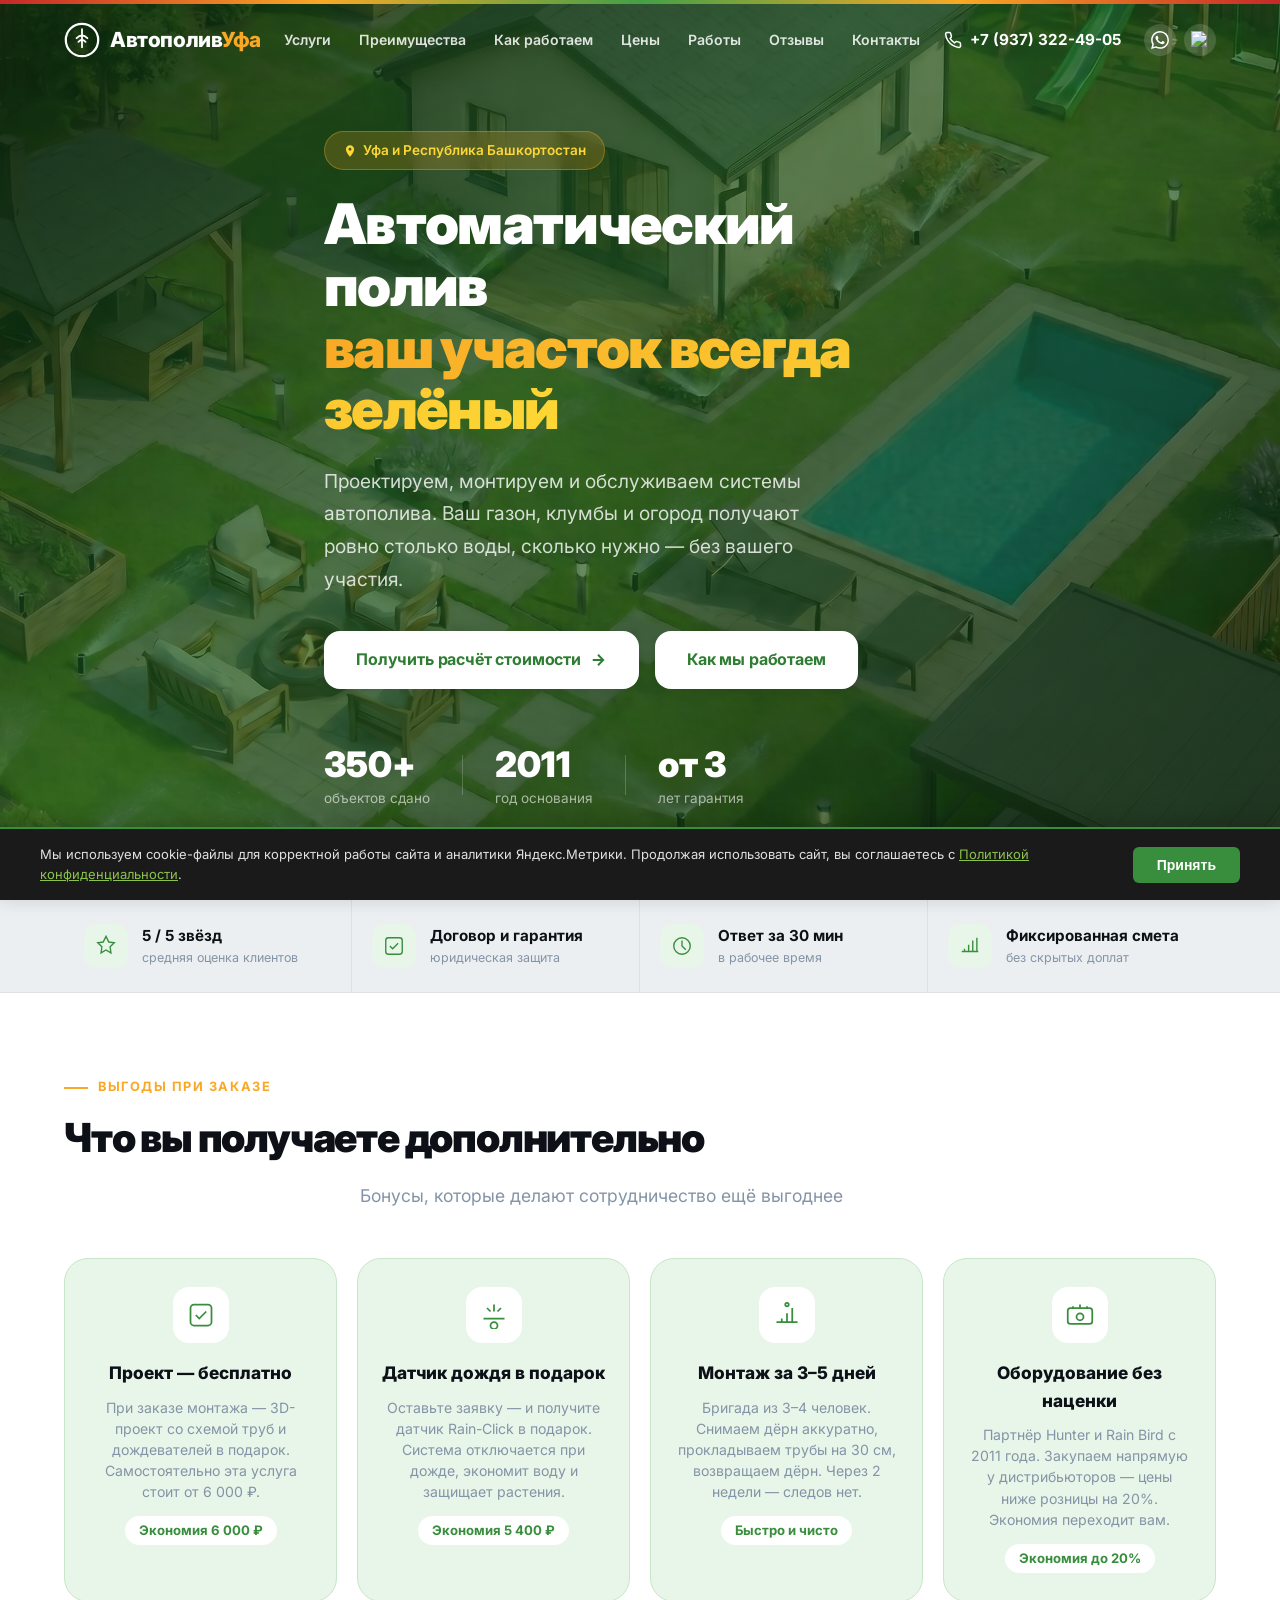
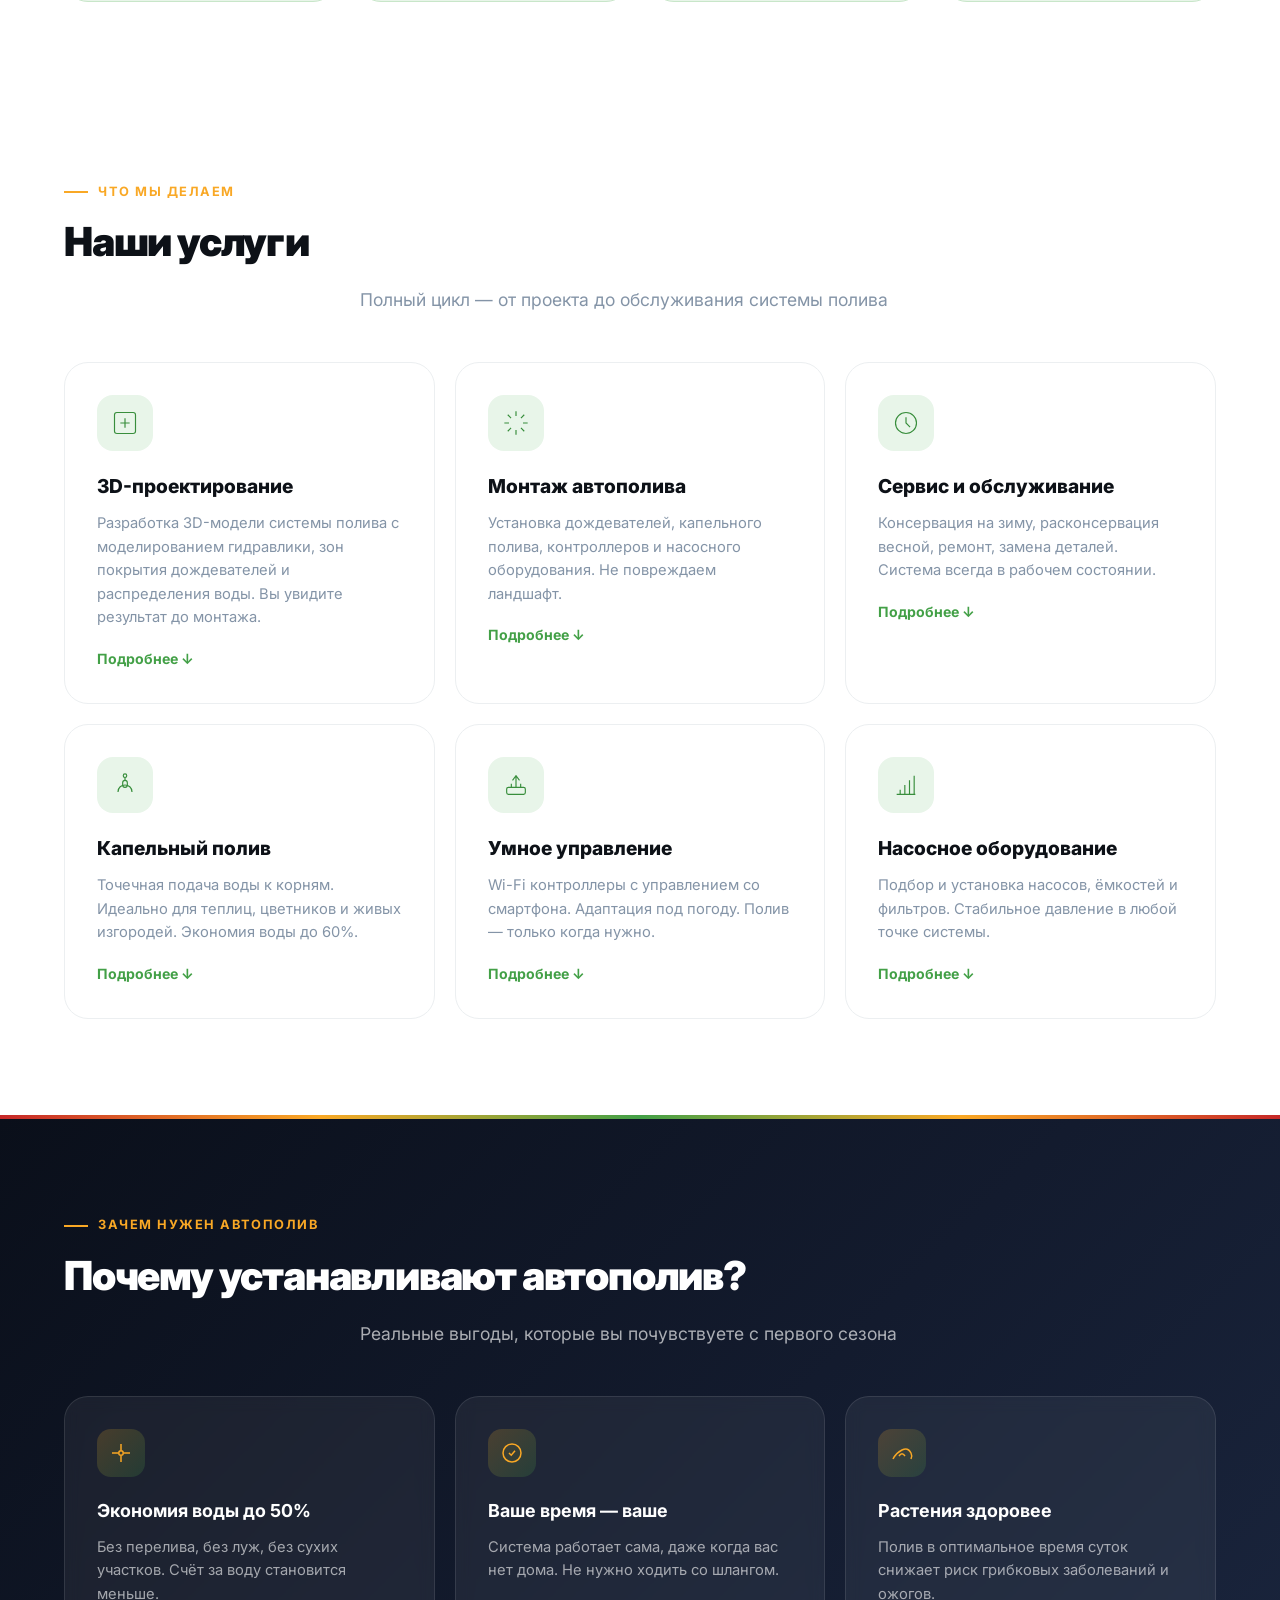
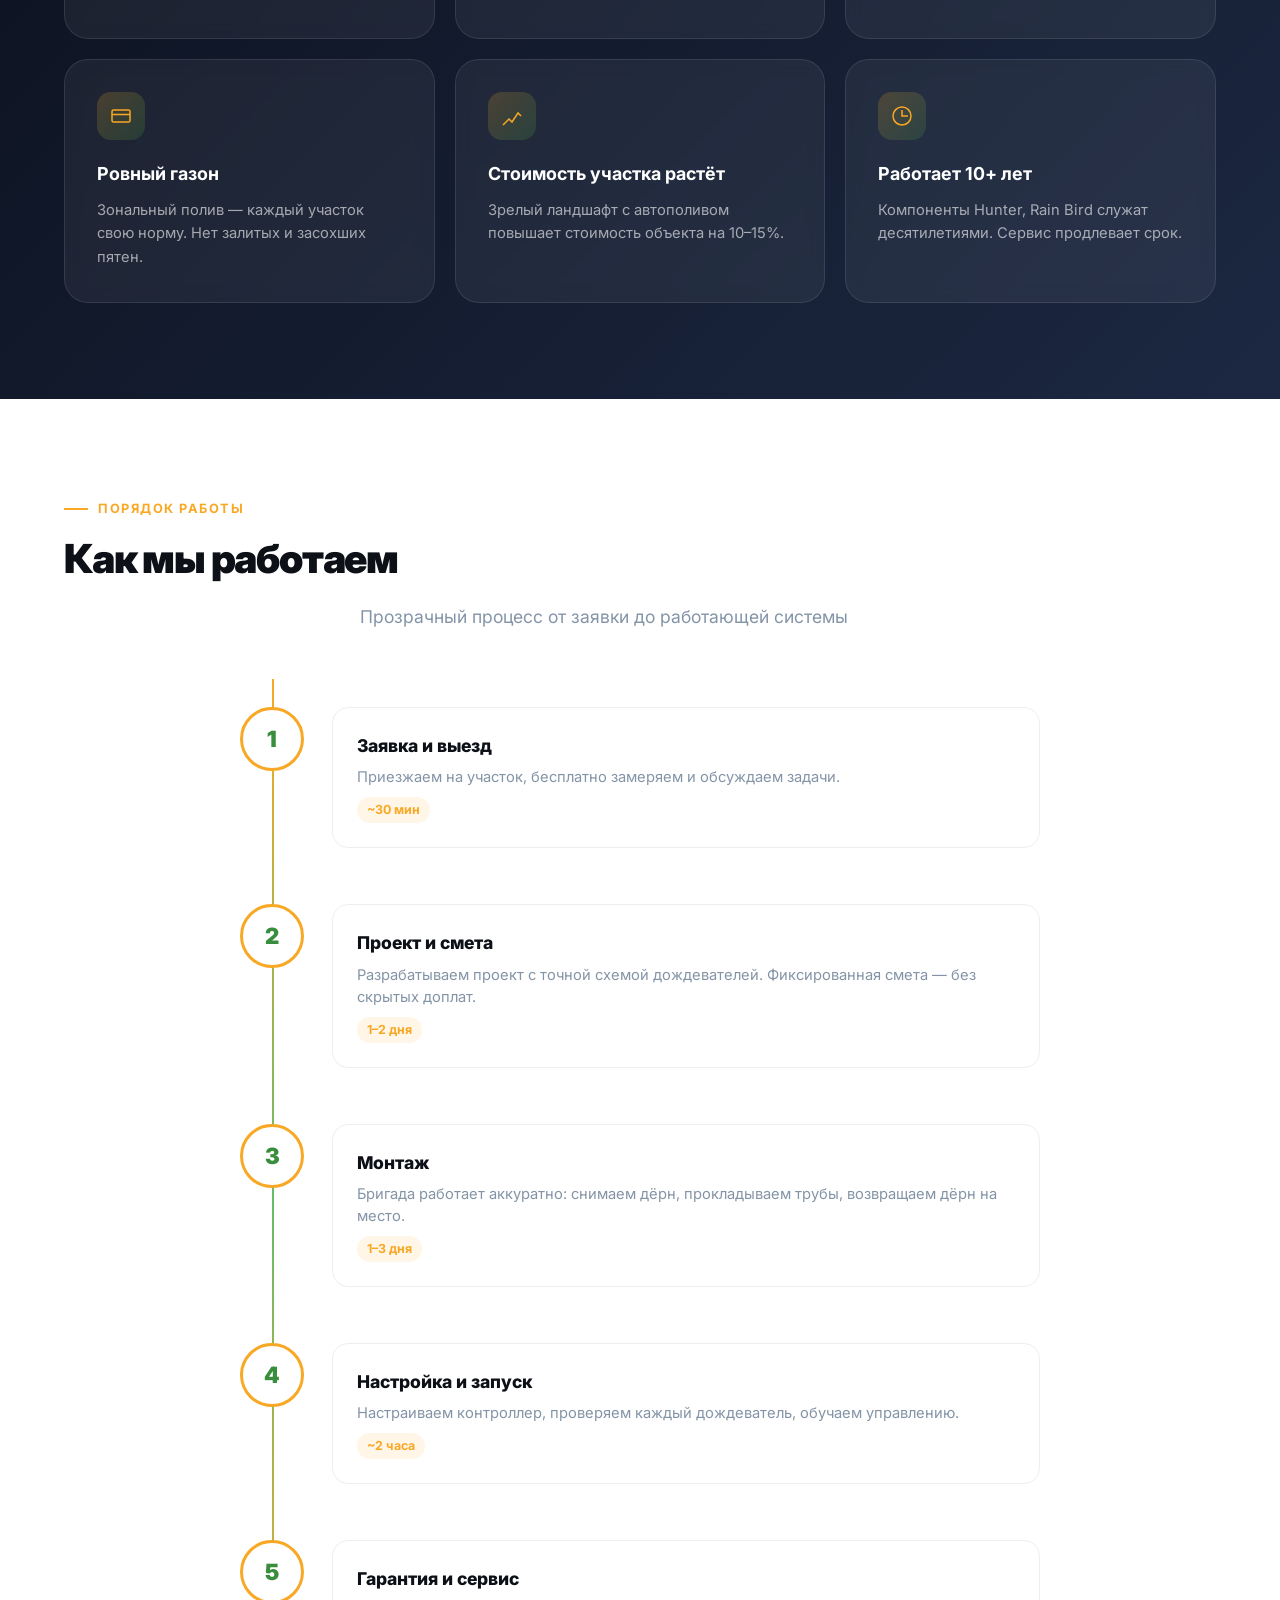
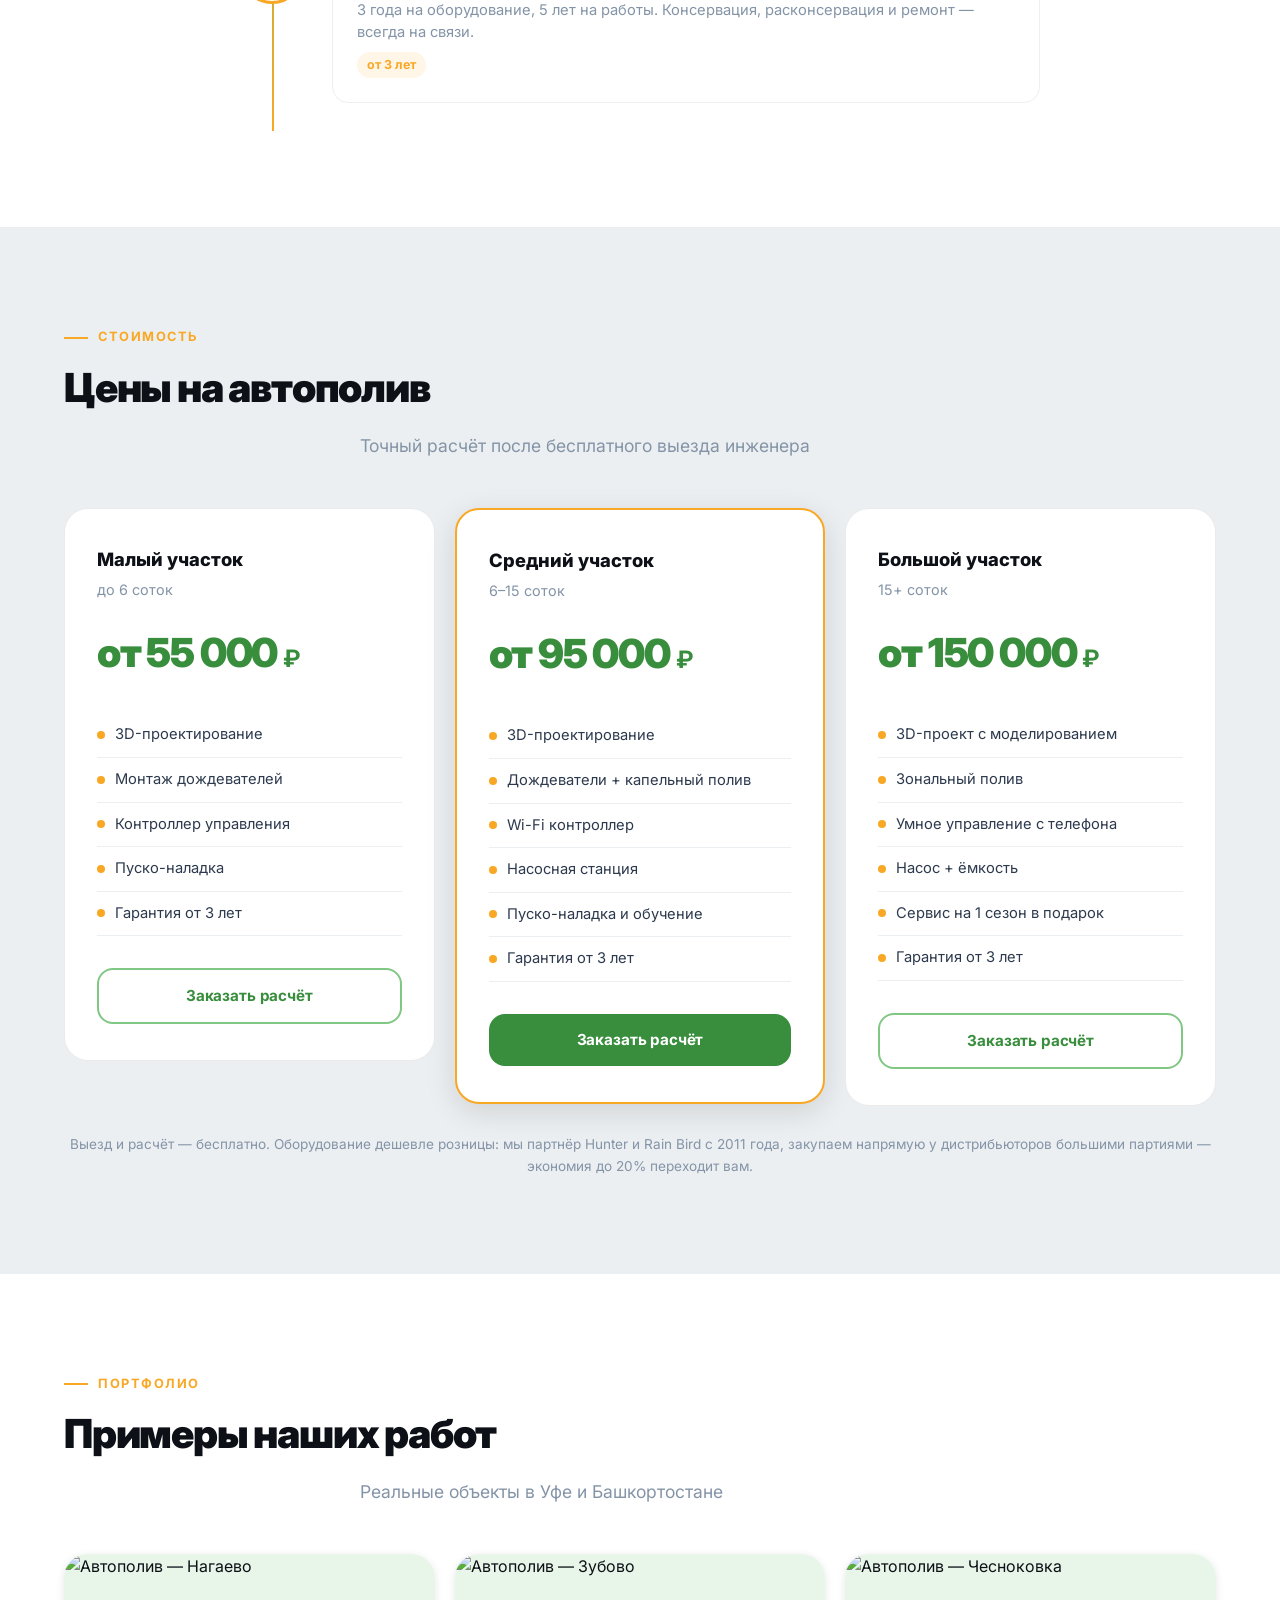
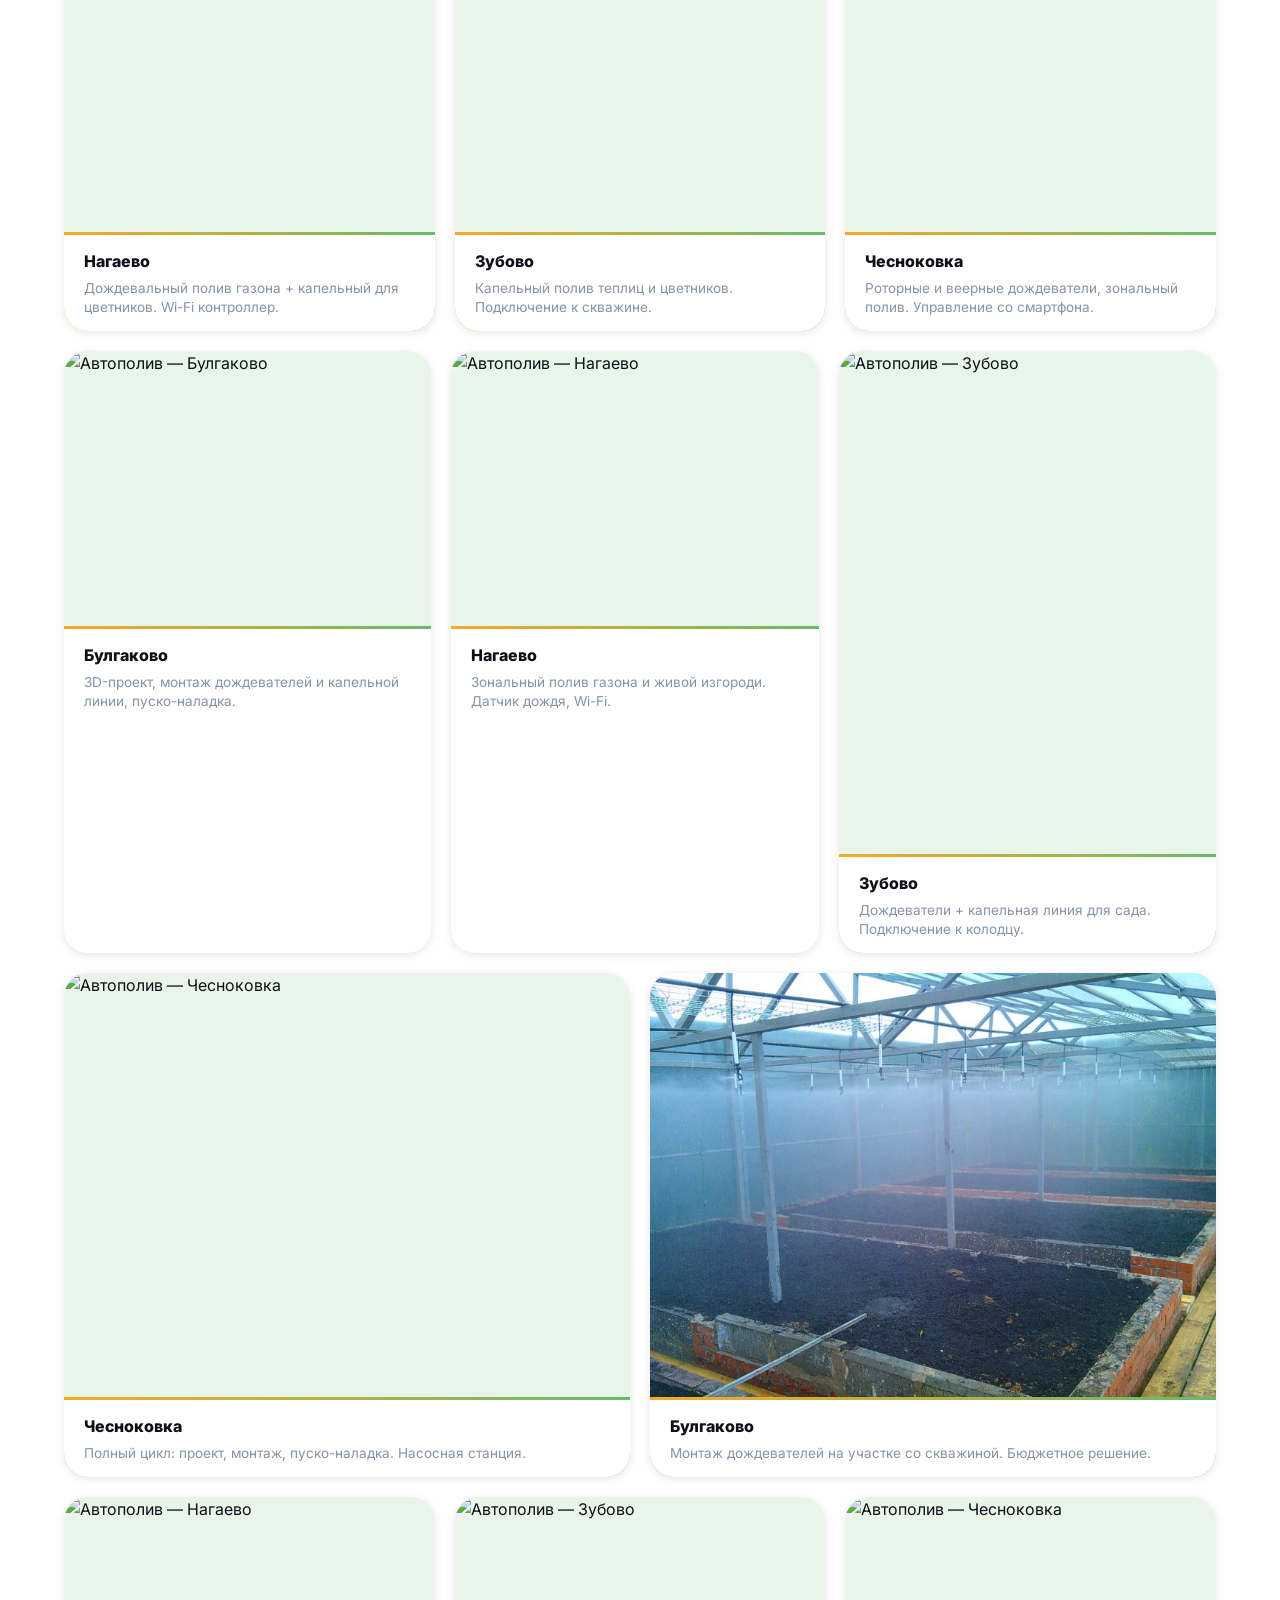
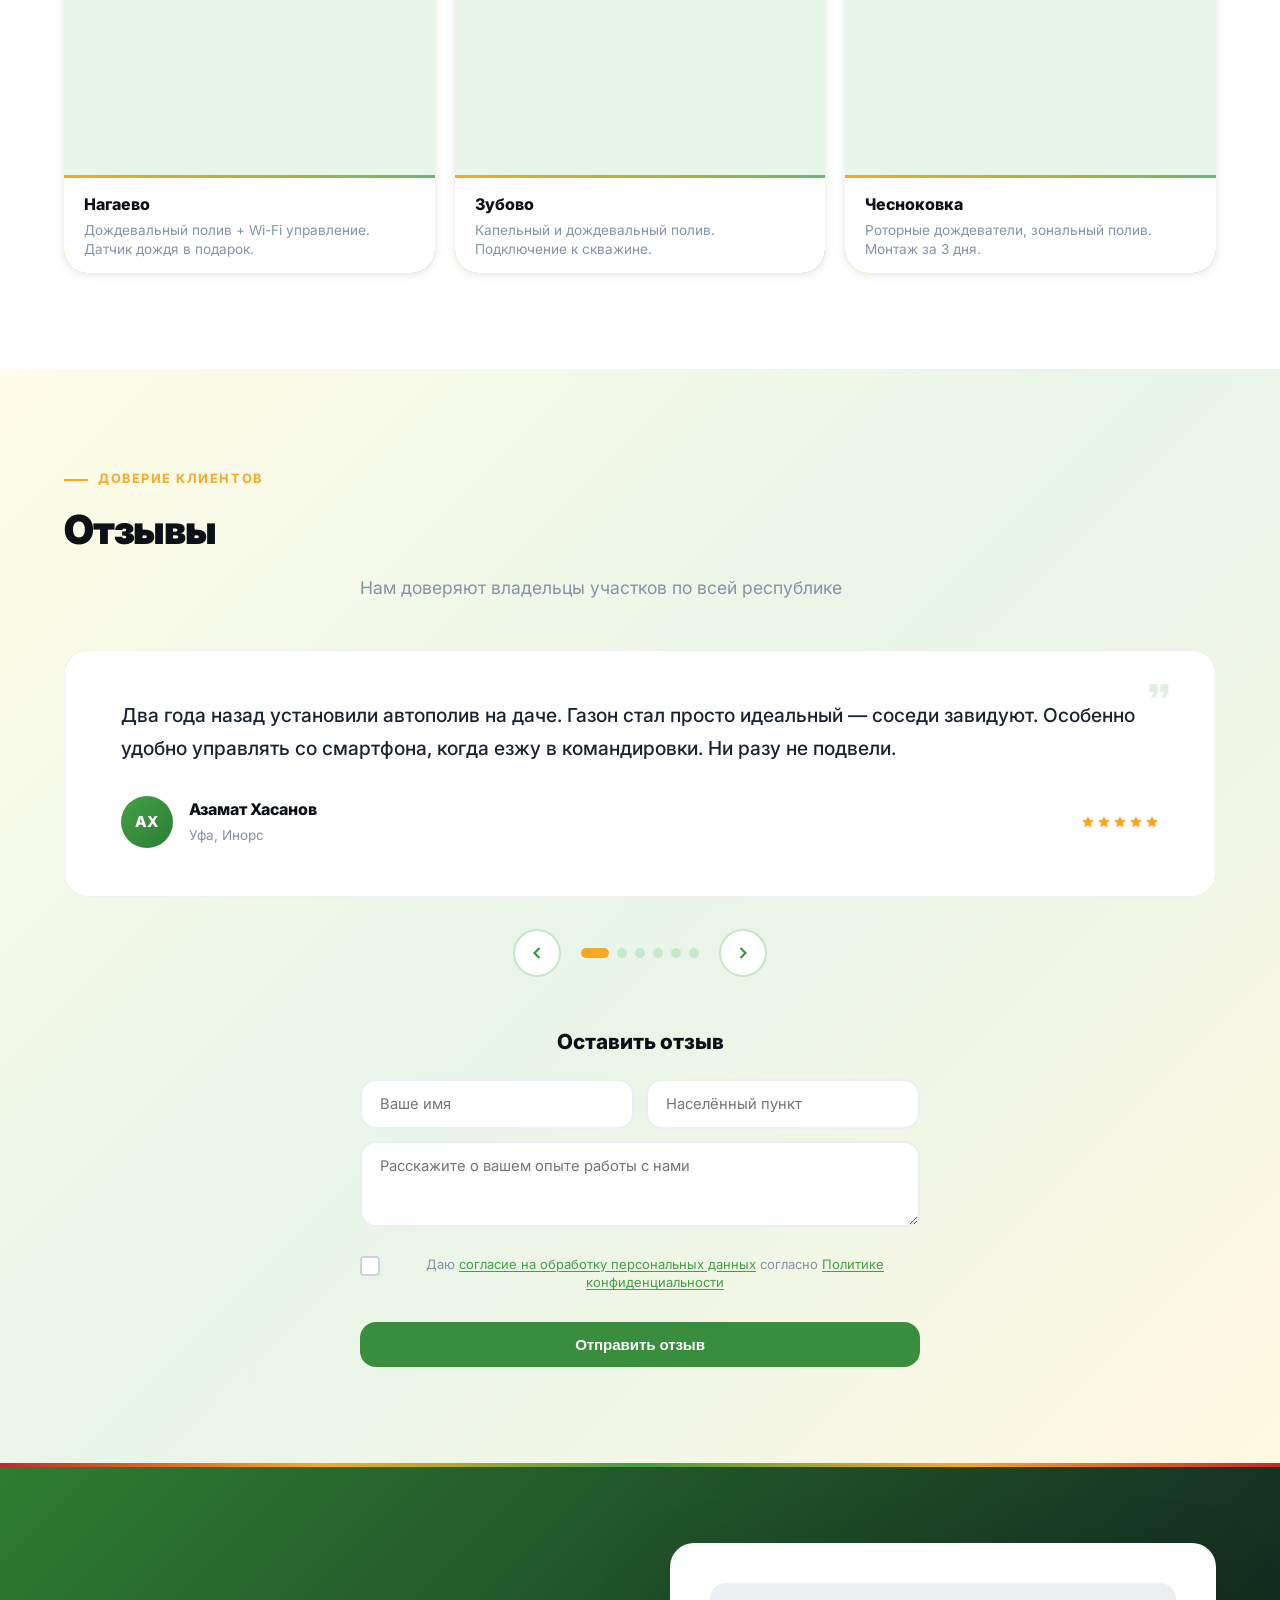
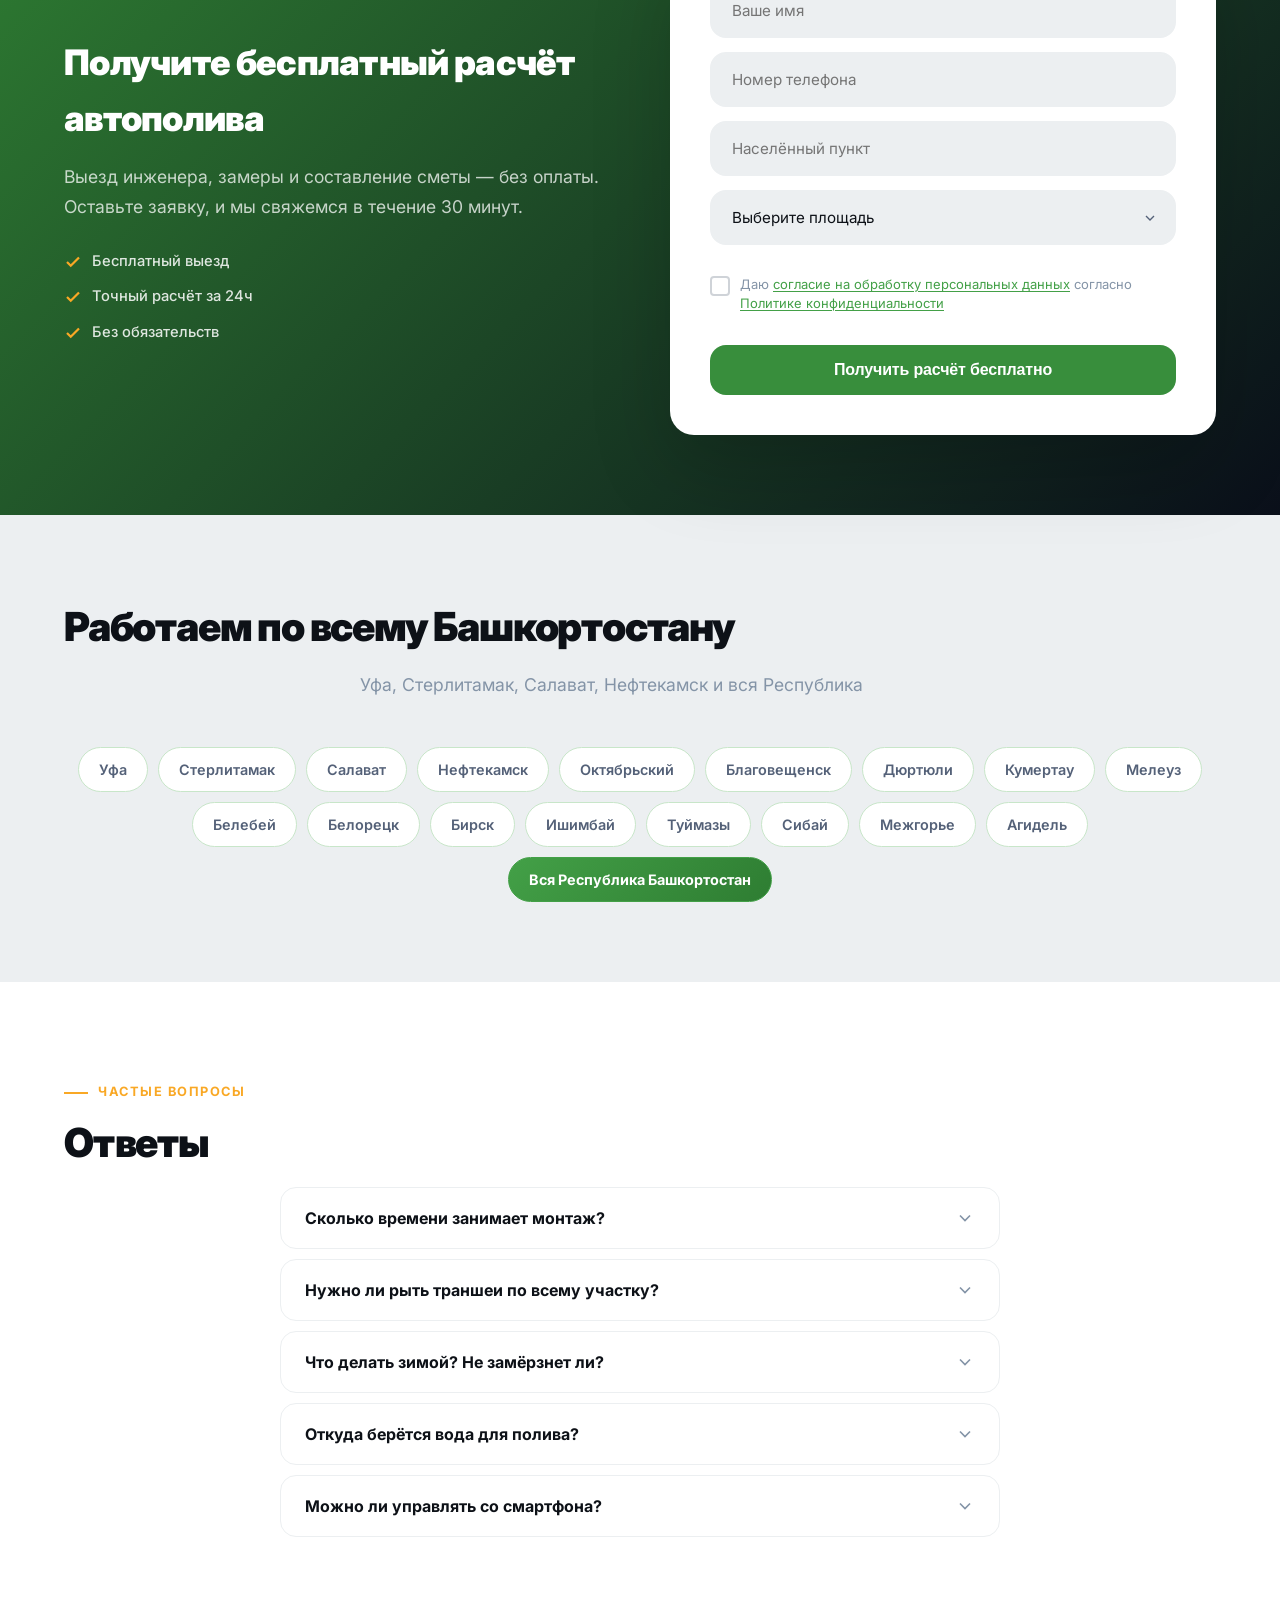
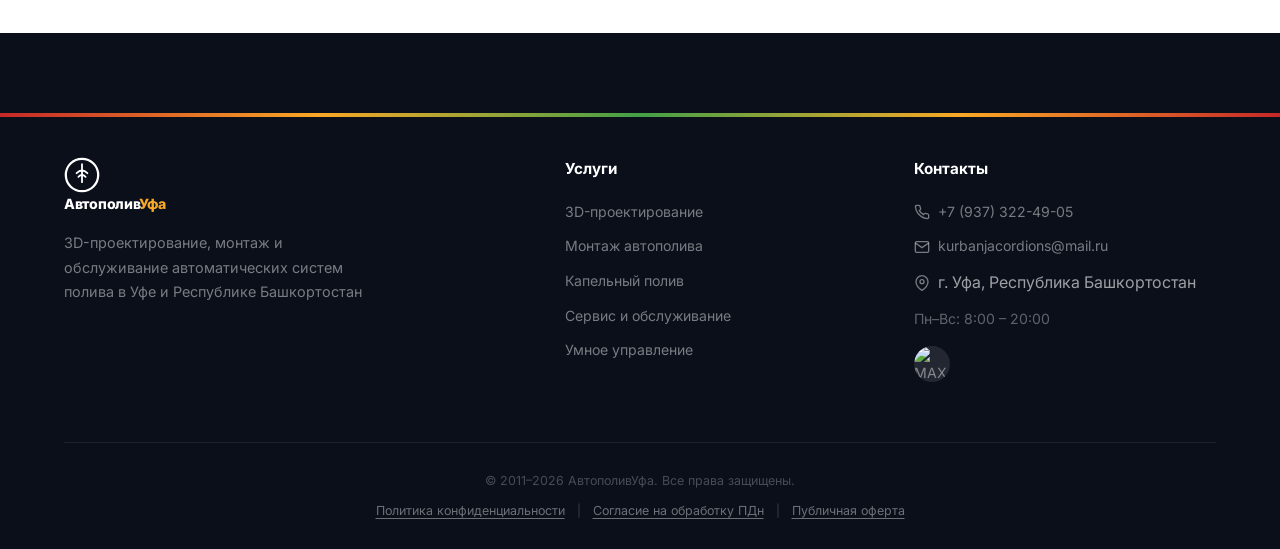
==== commit 64e84026: "fix: move scroll-top before script.js + fix iOS Safari horizontal overflow - Scroll-top button was a" ====
--- a/avtopoliv-site/index.html
+++ b/avtopoliv-site/index.html
@@ -1213,6 +1213,9 @@
     </div>
 </div>
 
+<button id="scroll-top" class="scroll-top" aria-label="Наверх">
+    <svg width="20" height="20" viewBox="0 0 24 24" fill="none" stroke="currentColor" stroke-width="2.5" stroke-linecap="round" stroke-linejoin="round"><path d="M18 15l-6-6-6 6"/></svg>
+</button>
 <script src="script.js"></script>
 
 <div id="cookie-banner" class="cookie-banner" hidden>
--- a/avtopoliv-site/style.css
+++ b/avtopoliv-site/style.css
@@ -7,8 +7,8 @@
 --w:#fff;--sh-s:0 2px 8px rgba(0,0,0,.1);--sh-m:0 8px 30px rgba(0,0,0,.12);--sh-l:0 20px 60px rgba(0,0,0,.15);--sh-xl:0 32px 80px rgba(0,0,0,.18);
 --r:16px;--r-l:24px;--ease:cubic-bezier(.4,0,.2,1)
 }
-html{scroll-behavior:smooth;font-size:16px;overflow-x:hidden;width:100%}
-body{font-family:'Inter',-apple-system,BlinkMacSystemFont,sans-serif;color:var(--t1);background:var(--w);line-height:1.6;-webkit-font-smoothing:antialiased;overflow-x:hidden;max-width:100%;width:100%}
+html{scroll-behavior:smooth;font-size:16px;overflow-x:hidden;width:100%;touch-action:pan-y}
+body{font-family:'Inter',-apple-system,BlinkMacSystemFont,sans-serif;color:var(--t1);background:var(--w);line-height:1.6;-webkit-font-smoothing:antialiased;overflow-x:hidden;max-width:100%;width:100%;position:relative}
 a{text-decoration:none;color:inherit}ul{list-style:none}img,svg{display:block;max-width:100%}
 .container{max-width:1200px;margin:0 auto;padding:0 24px}
 .svg-defs{position:absolute;width:0;height:0;overflow:hidden;pointer-events:none}
@@ -211,10 +211,10 @@
 .portfolio__more{text-align:center;margin-top:40px}
 .portfolio__more p{font-size:1rem;color:var(--t5);margin-bottom:20px}
 
-.reviews{padding:96px 0;background:linear-gradient(135deg,#FFFDE7 0%,var(--g0) 50%,#FFF8E1 100%);overflow:clip}
-.reviews__slider{position:relative;overflow:clip}
+.reviews{padding:96px 0;background:linear-gradient(135deg,#FFFDE7 0%,var(--g0) 50%,#FFF8E1 100%);overflow:hidden}
+.reviews__slider{position:relative;overflow:hidden;-webkit-transform:translateZ(0);transform:translateZ(0)}
 .reviews__track{display:flex;transition:transform .5s var(--ease)}
-.review-card{min-width:100%;padding:48px 56px;background:var(--w);border-radius:var(--r-l);box-shadow:none;border:1px solid rgba(0,0,0,.06);position:relative}
+.review-card{flex-shrink:0;width:100%;padding:48px 56px;background:var(--w);border-radius:var(--r-l);box-shadow:none;border:1px solid rgba(0,0,0,.06);position:relative}
 .review-card__quote{position:absolute;top:24px;right:40px;color:var(--g7)}
 .review-card__text{font-size:1.2rem;line-height:1.7;color:var(--t2);margin-bottom:32px;font-weight:500}
 .review-card__author{display:flex;align-items:center;gap:16px}
@@ -542,3 +542,9 @@
 .cookie-banner__btn{flex-shrink:0;padding:10px 24px;background:#388e3c;color:#fff;border:none;border-radius:6px;font-size:14px;font-weight:600;cursor:pointer;transition:background .15s}
 .cookie-banner__btn:hover{background:#2e7d32}
 @media(max-width:600px){.cookie-banner__inner{flex-direction:column;align-items:stretch}.cookie-banner__btn{width:100%}}
+
+/* ── Scroll to top ── */
+.scroll-top{position:fixed;bottom:28px;right:24px;width:44px;height:44px;border-radius:50%;background:var(--g7);color:#fff;border:none;cursor:pointer;display:flex;align-items:center;justify-content:center;box-shadow:var(--sh-m);opacity:0;transform:translateY(10px);transition:opacity .3s,transform .3s,background .2s;pointer-events:none;z-index:900}
+.scroll-top.visible{opacity:1;transform:translateY(0);pointer-events:auto}
+.scroll-top:hover{background:var(--g8)}
+@media(max-width:600px){.scroll-top{width:40px;height:40px;bottom:20px;right:16px}}
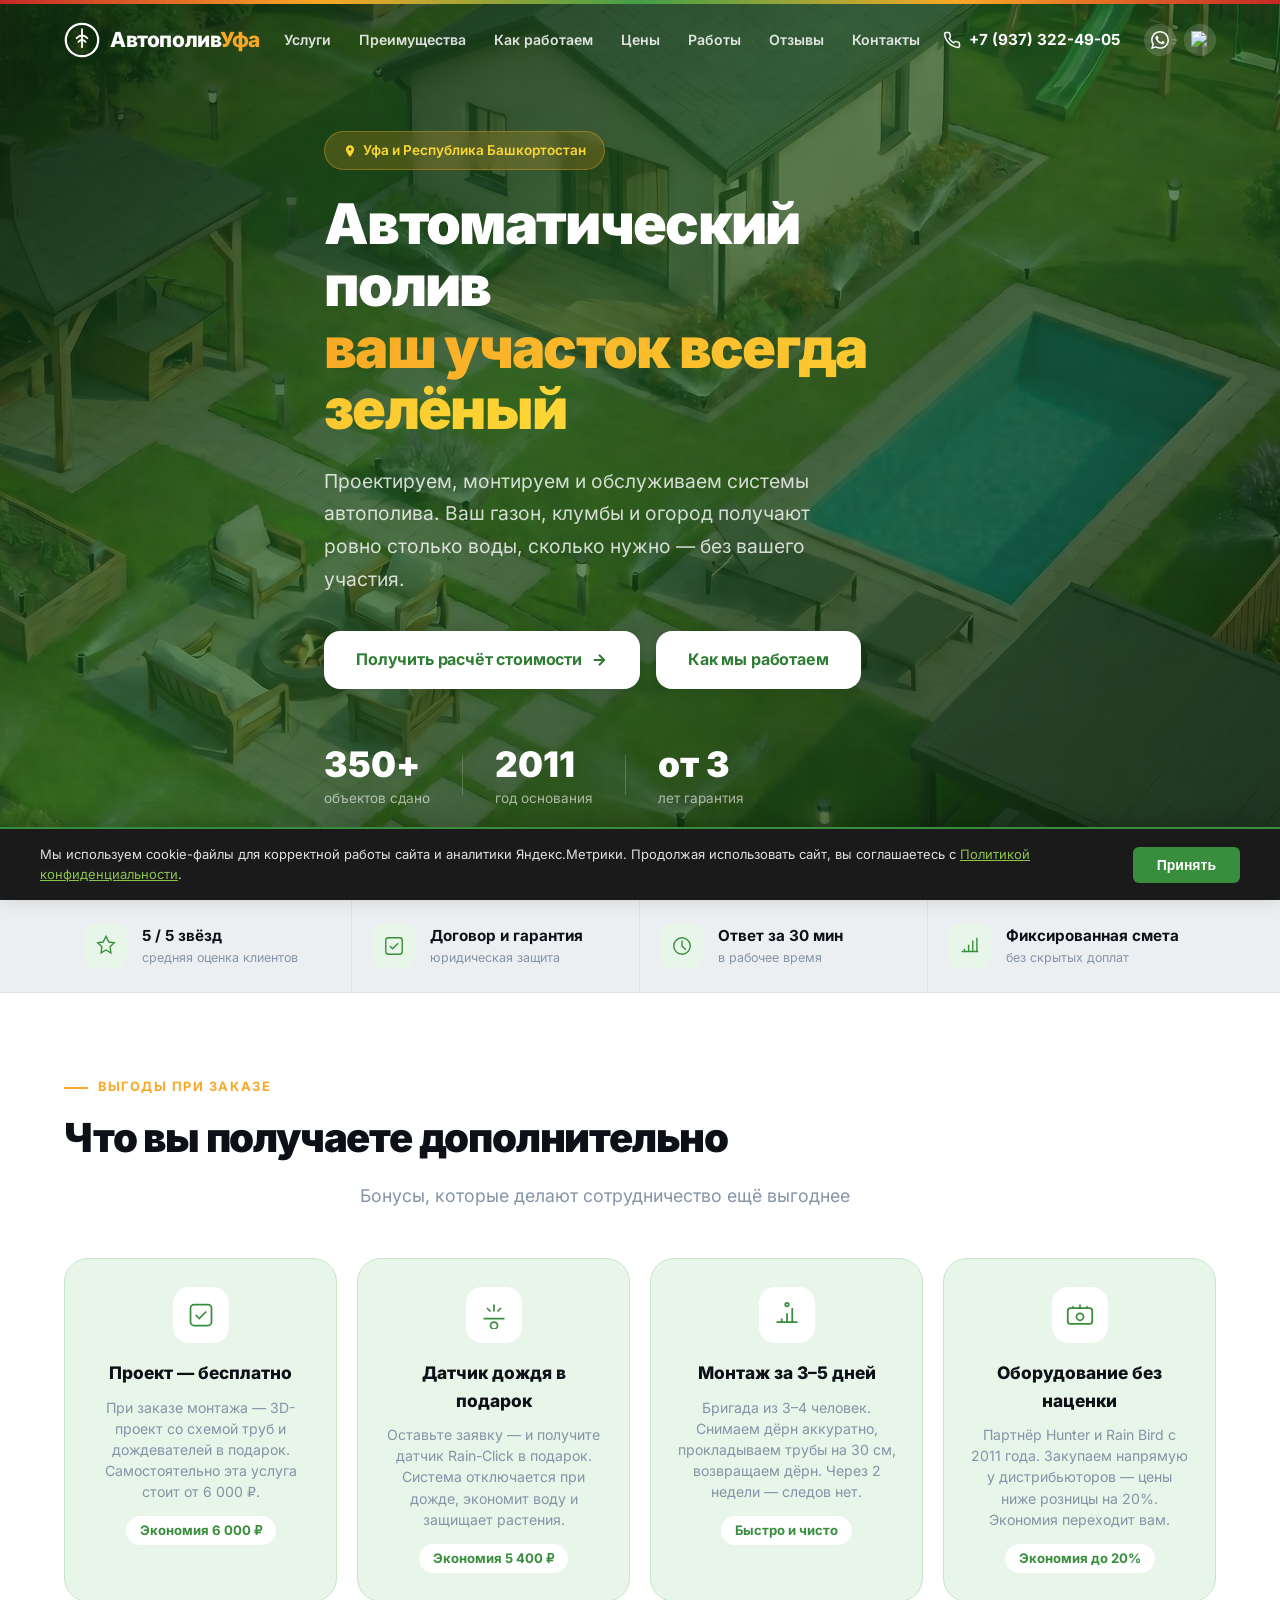
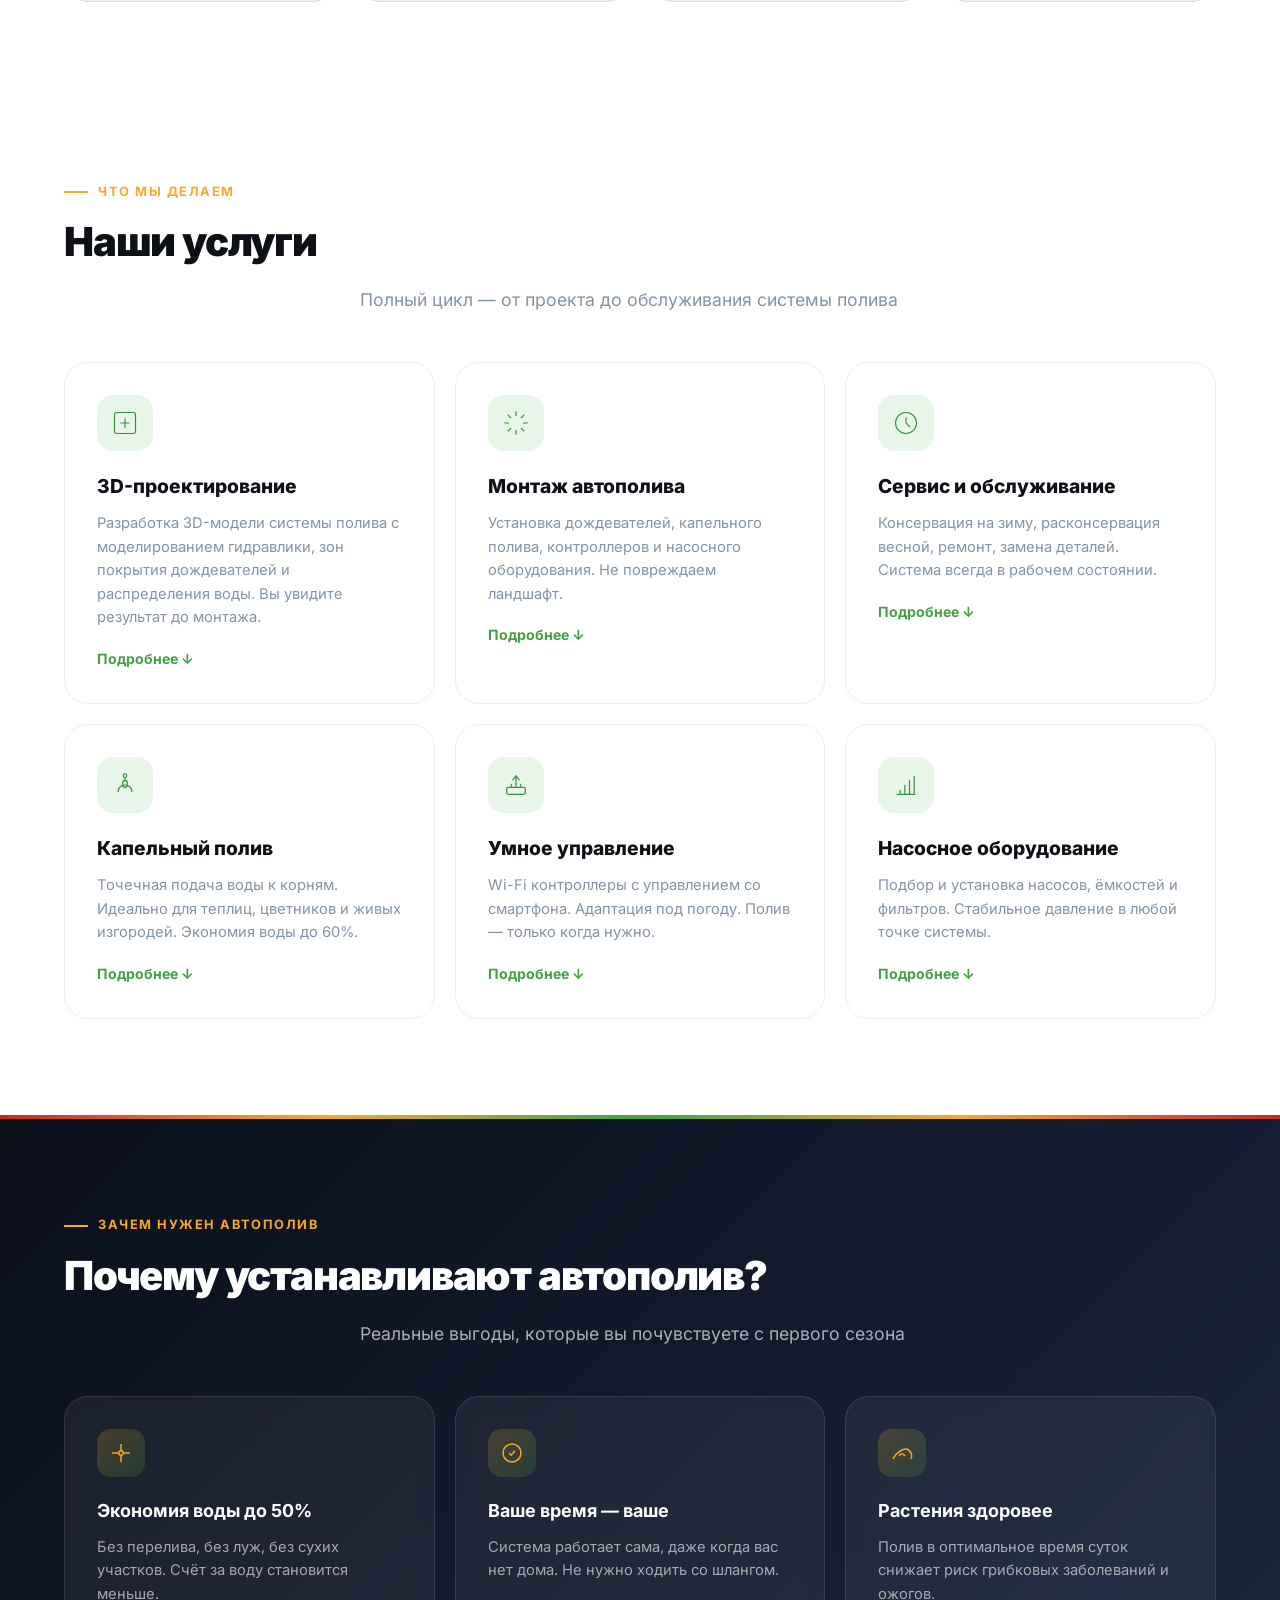
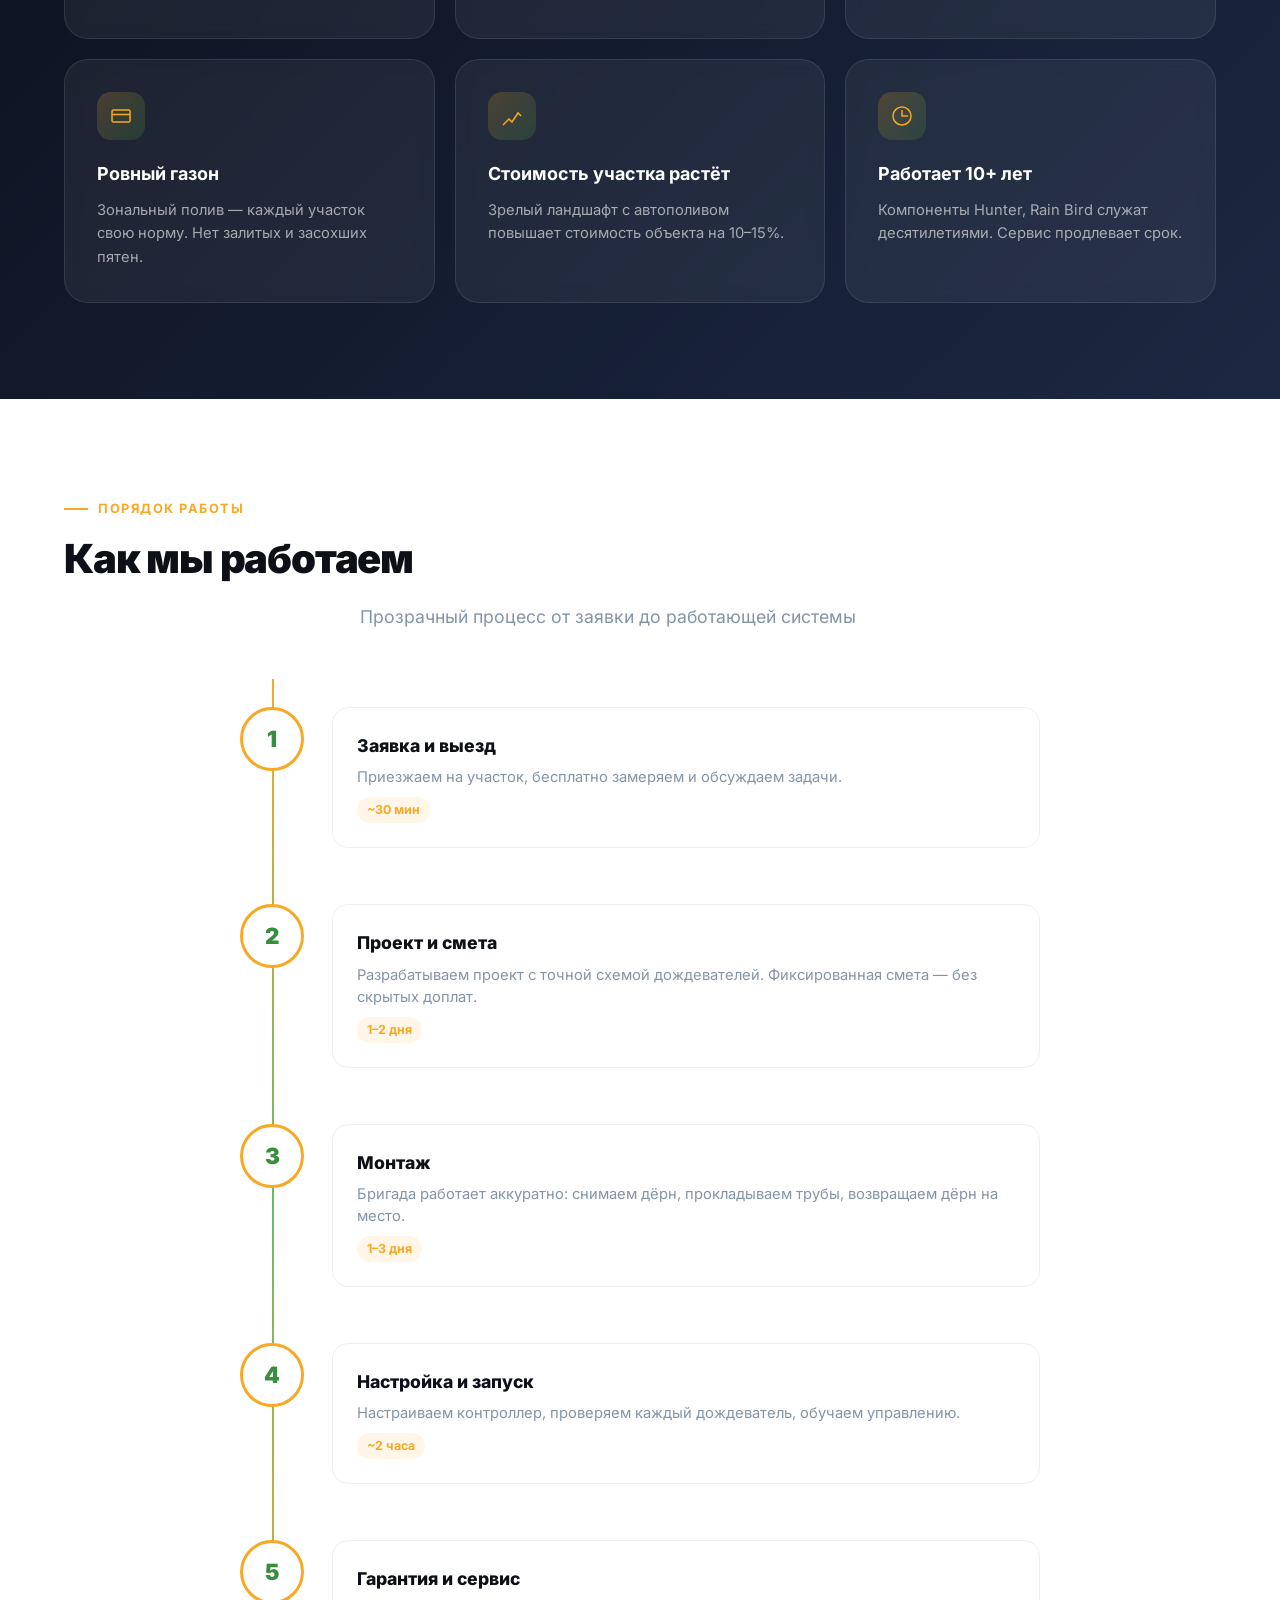
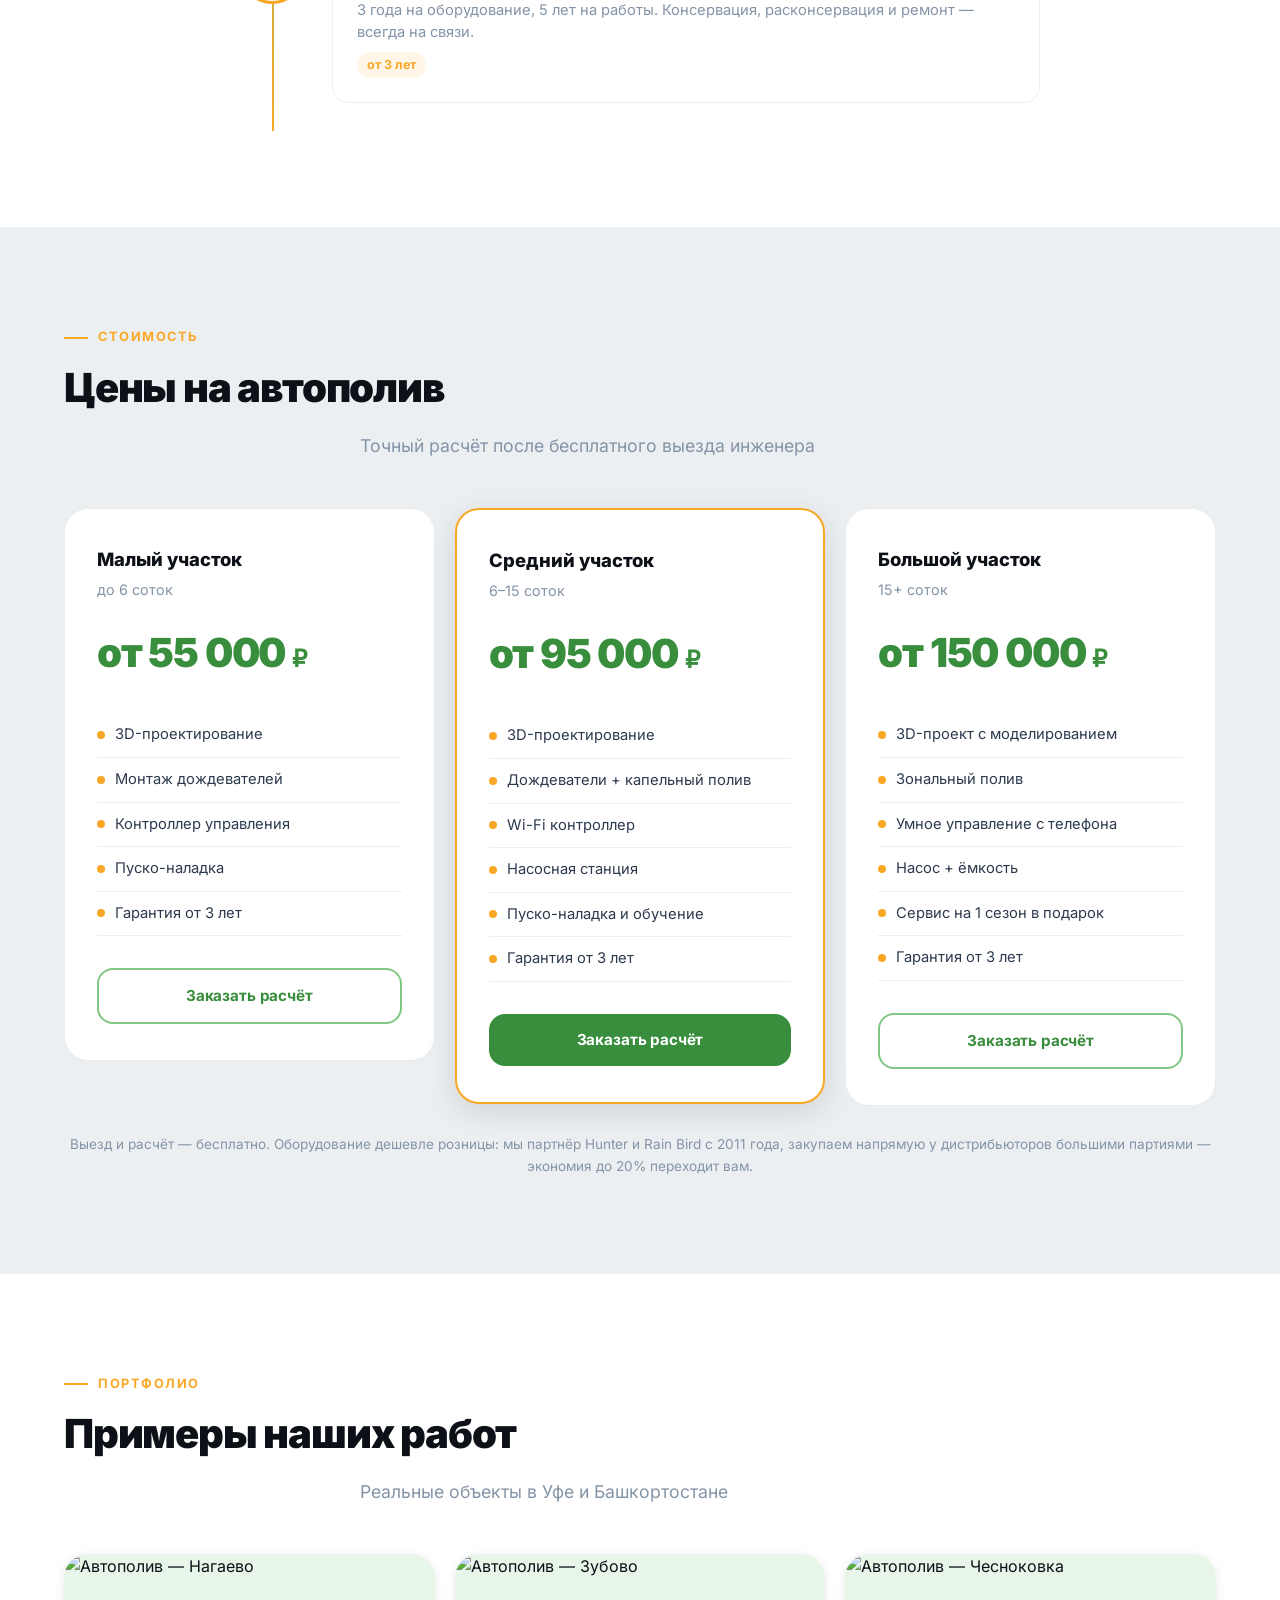
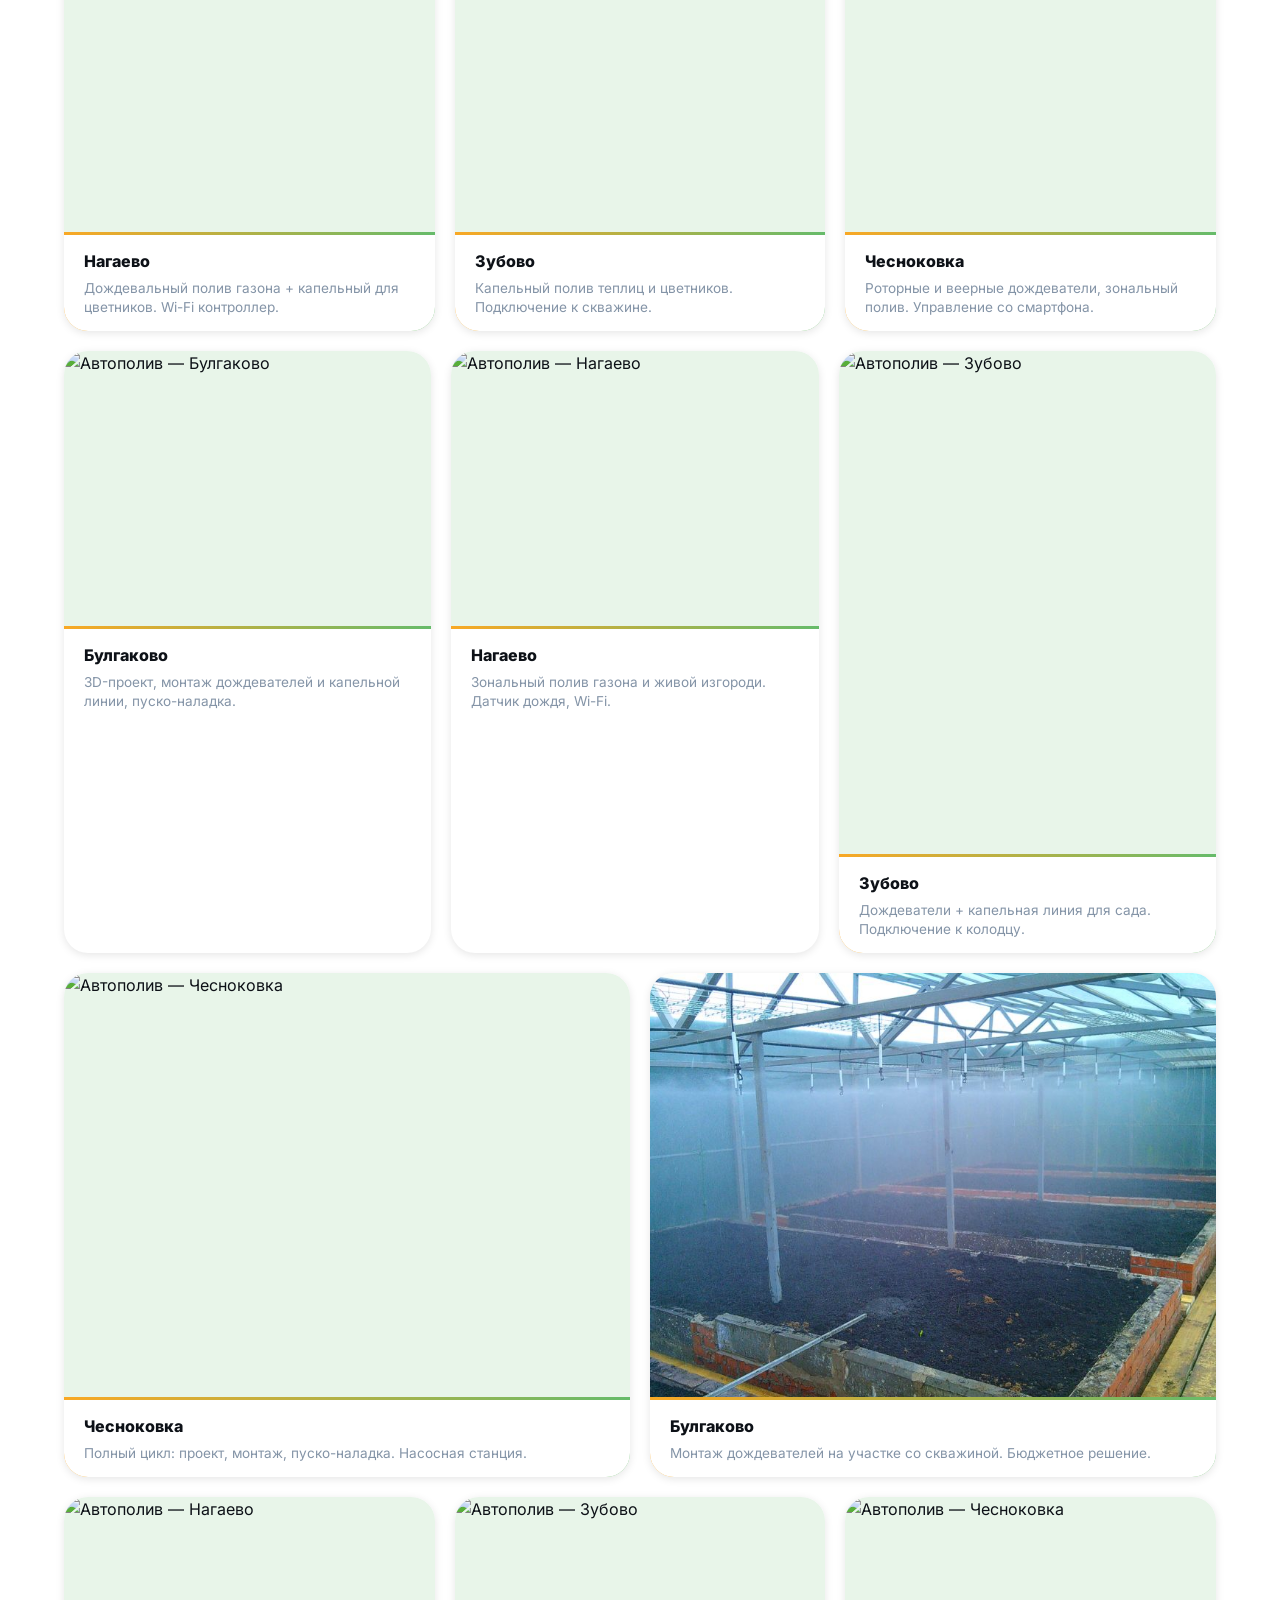
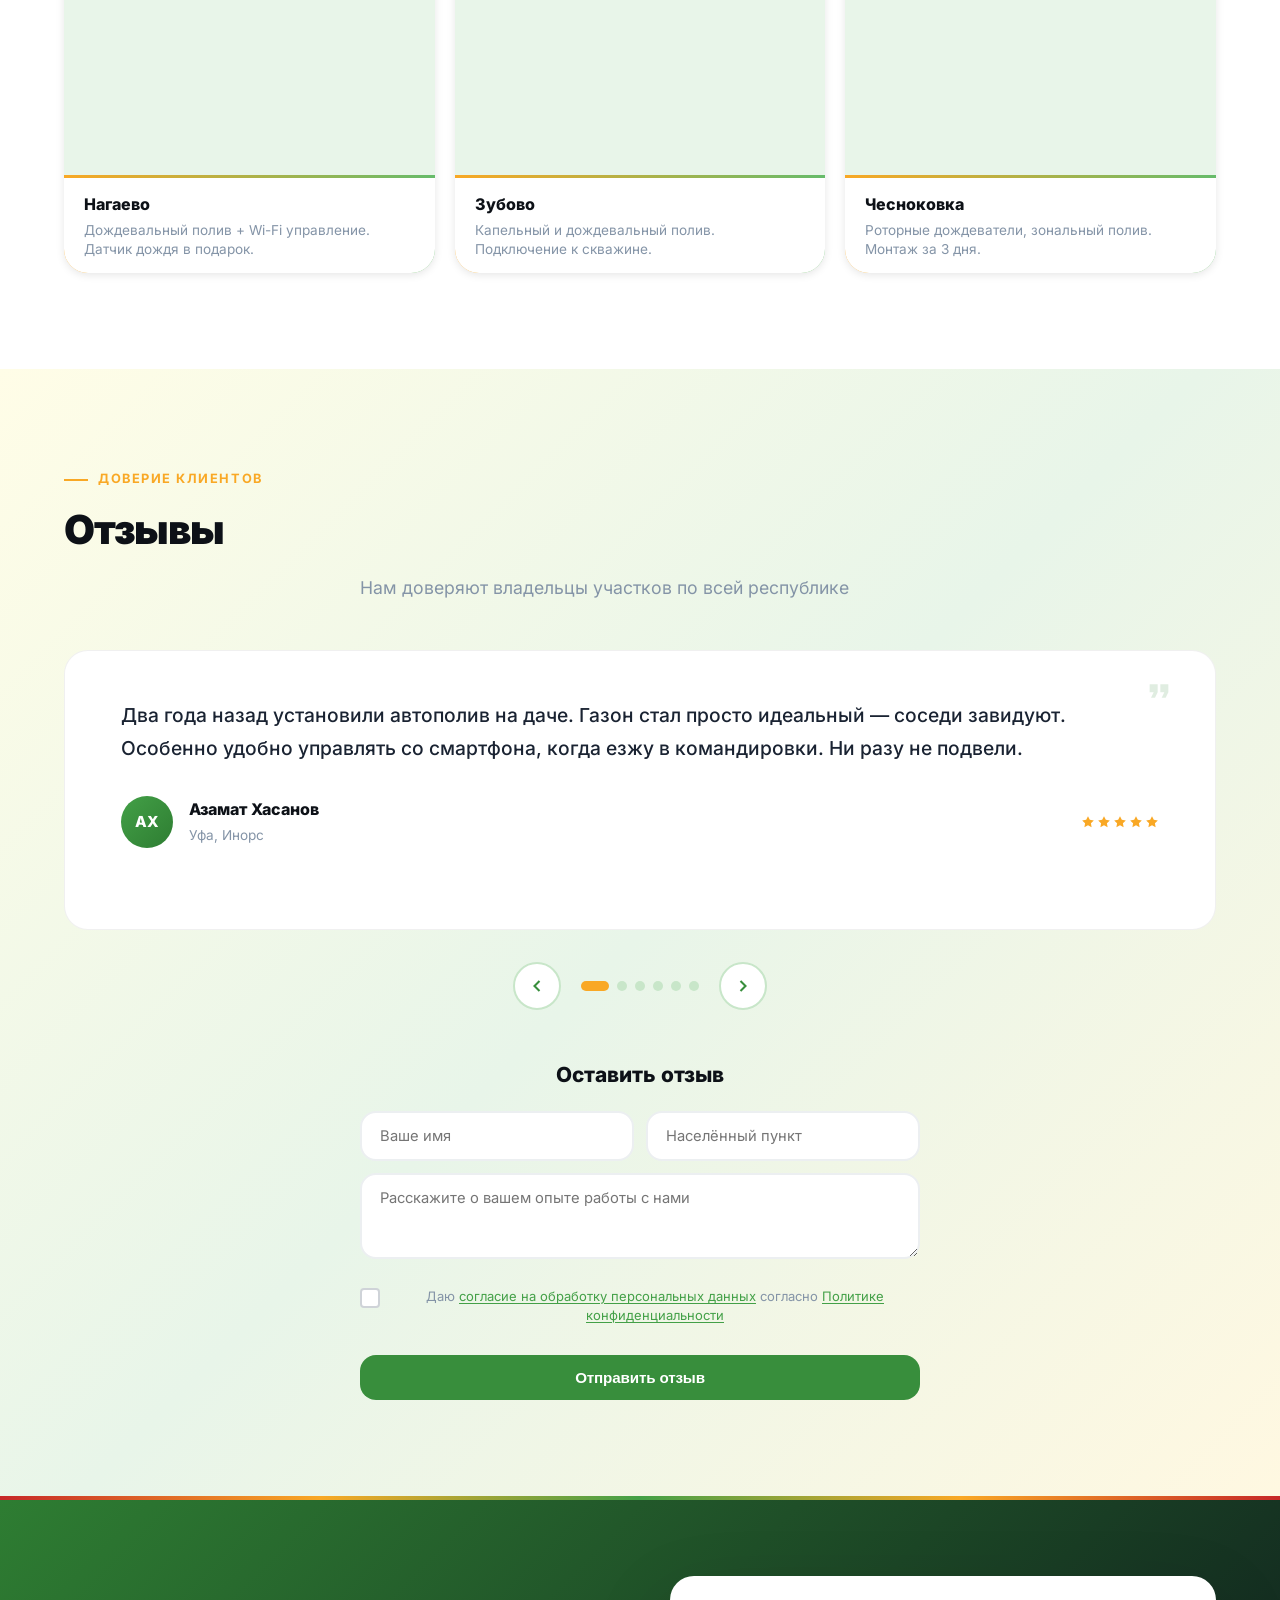
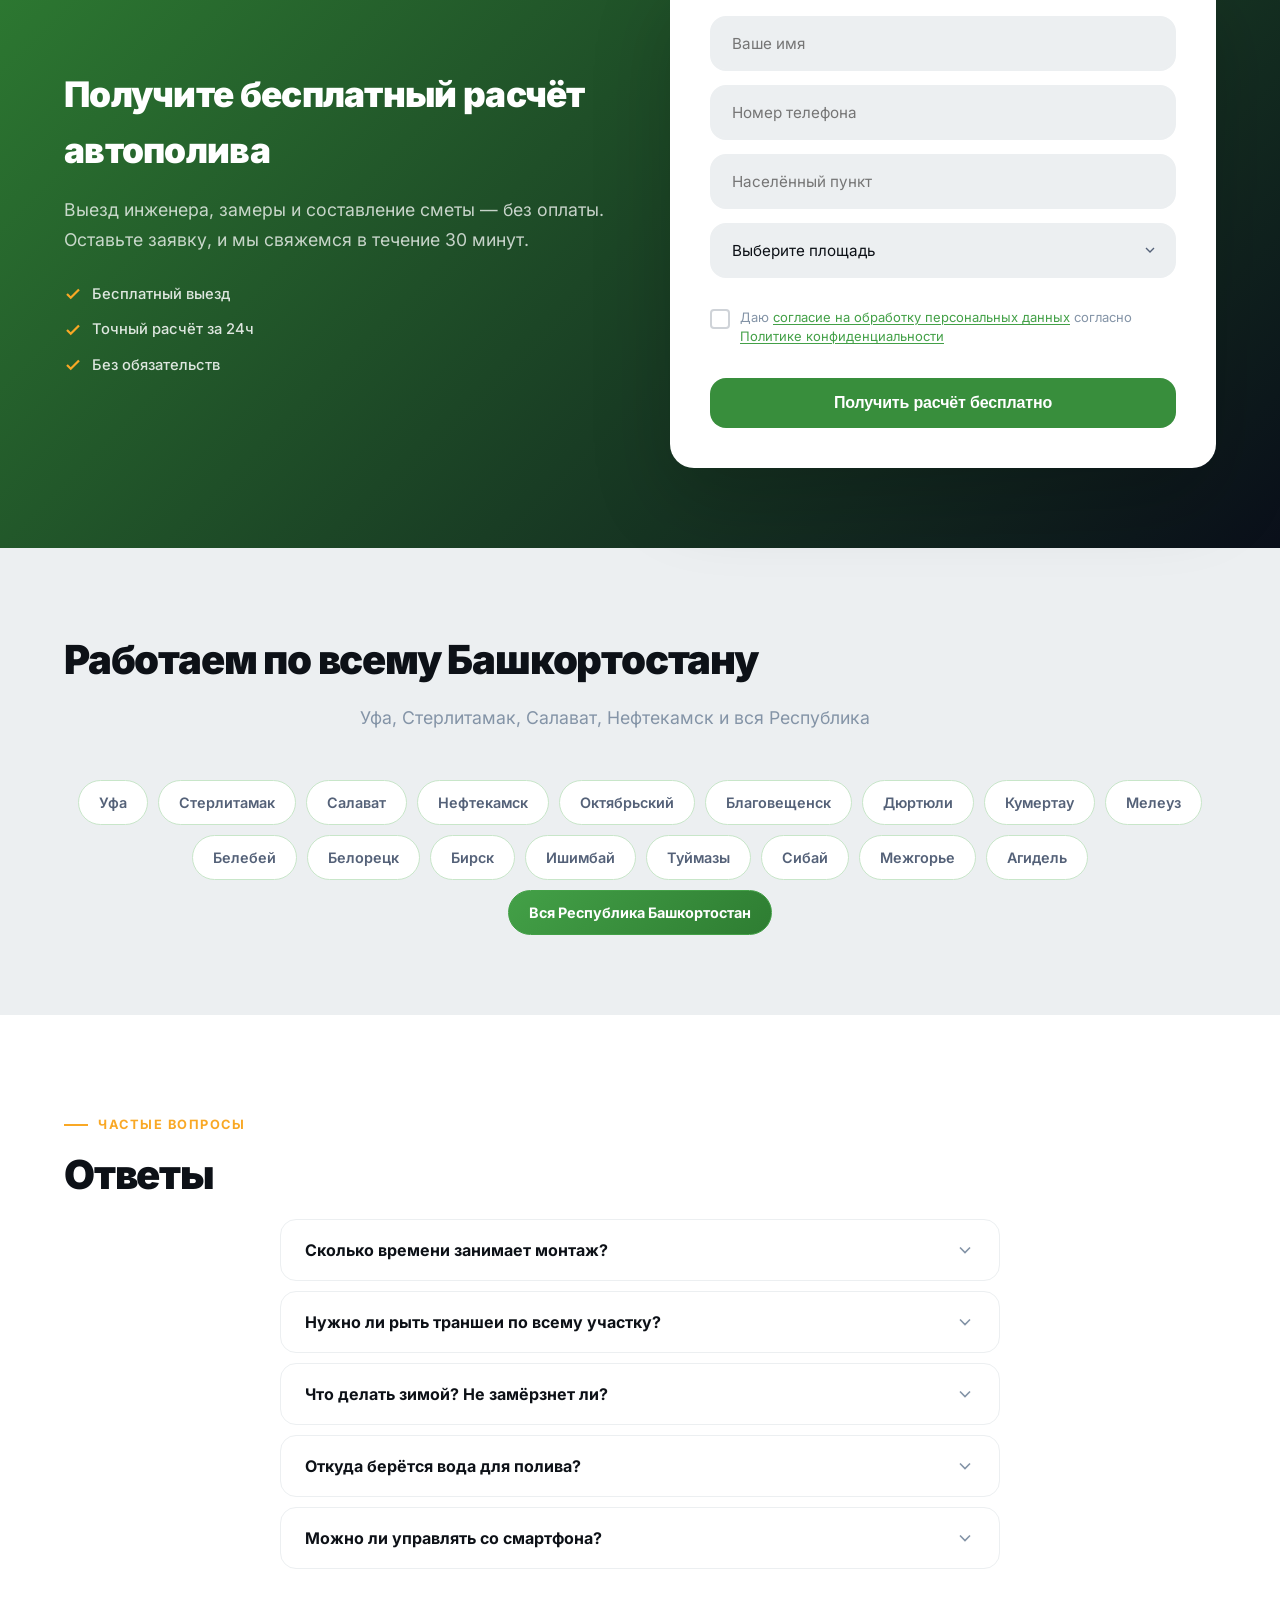
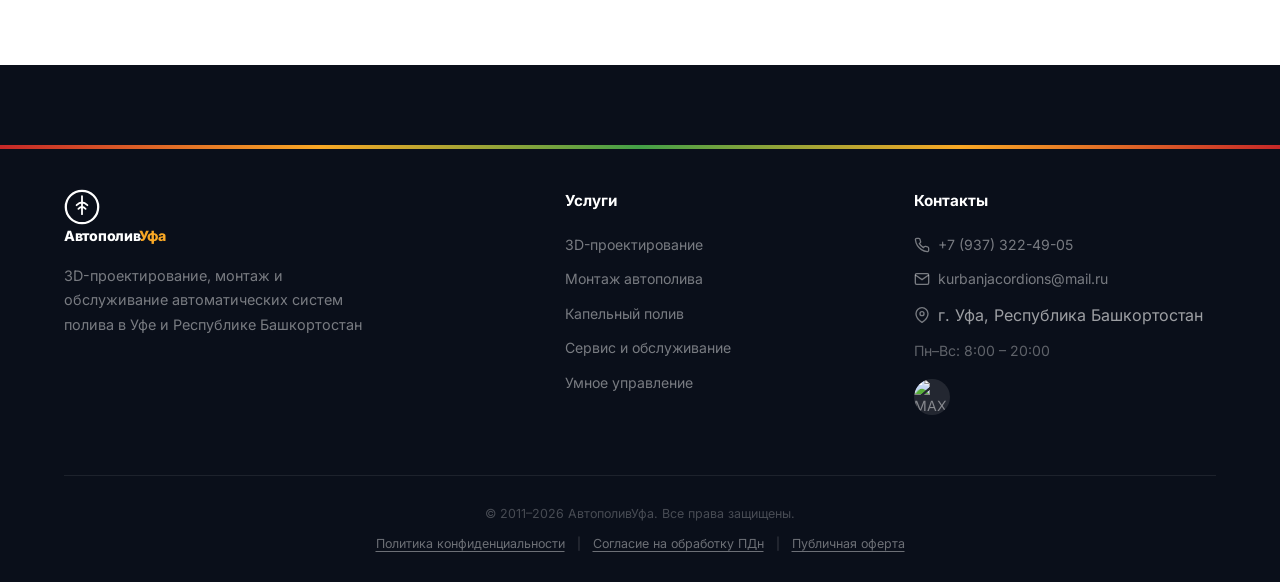
==== commit 71fd7218: "perf: self-host Inter font — remove Google Fonts external request (~750ms LCP saving) Co-Authored-By" ====
--- a/avtopoliv-site/index.html
+++ b/avtopoliv-site/index.html
@@ -40,14 +40,13 @@
     <!-- /Yandex.Metrika counter -->
     <link rel="icon" type="image/x-icon" href="/favicon.ico">
     <link rel="icon" type="image/svg+xml" href="/favicon.svg">
-    <link rel="preconnect" href="https://fonts.googleapis.com">
-    <link rel="preconnect" href="https://fonts.gstatic.com" crossorigin>
-    <link href="https://fonts.googleapis.com/css2?family=Inter:wght@400;500;600;700;800;900&display=swap" rel="stylesheet">
+    <link rel="stylesheet" href="fonts/inter.css">
     <link rel="stylesheet" href="style.css">
     <script type="application/ld+json">
     {
         "@context": "https://schema.org",
         "@type": "LocalBusiness",
+        "@id": "https://автополив-уфа.рф/#business",
         "name": "АвтополивУфа",
         "description": "Монтаж автоматических систем полива в Уфе и Республике Башкортостан. 3D-проектирование, установка и обслуживание автополива.",
         "url": "https://автополив-уфа.рф",
@@ -106,36 +105,42 @@
         "review": [
             {
                 "@type": "Review",
+                "itemReviewed": { "@id": "https://автополив-уфа.рф/#business" },
                 "reviewBody": "Два года назад установили автополив на даче. Газон стал просто идеальный — соседи завидуют. Особенно удобно управлять со смартфона, когда езжу в командировки. Ни разу не подвели.",
                 "reviewRating": { "@type": "Rating", "ratingValue": "5", "bestRating": "5" },
                 "author": { "@type": "Person", "name": "Азамат Хасанов" }
             },
             {
                 "@type": "Review",
+                "itemReviewed": { "@id": "https://автополив-уфа.рф/#business" },
                 "reviewBody": "У нас участок 8 соток с розарием и живой изгородью. Ребята спроектировали зональный полив: розы капельно, газон дождевателями. Цветы расцвели так, как никогда раньше!",
                 "reviewRating": { "@type": "Rating", "ratingValue": "5", "bestRating": "5" },
                 "author": { "@type": "Person", "name": "Гульнара Юнусова" }
             },
             {
                 "@type": "Review",
+                "itemReviewed": { "@id": "https://автополив-уфа.рф/#business" },
                 "reviewBody": "Сомневался, стоит ли ставить — казалось, и со шлангом нормально. Но после установки понял: совершенно другой уровень. Газон ровный, ни сухих, ни залитых пятен. За сезон ни разу не поливал вручную.",
                 "reviewRating": { "@type": "Rating", "ratingValue": "5", "bestRating": "5" },
                 "author": { "@type": "Person", "name": "Ильдар Муратов" }
             },
             {
                 "@type": "Review",
+                "itemReviewed": { "@id": "https://автополив-уфа.рф/#business" },
                 "reviewBody": "Муж подарил автополив на годовщину — лучшего подарка не придумать! Теплица и цветники на капельном поливе. Огурцы и помидоры дали в два раза больше урожая. Спасибо за оперативность!",
                 "reviewRating": { "@type": "Rating", "ratingValue": "5", "bestRating": "5" },
                 "author": { "@type": "Person", "name": "Альфия Хабирова" }
             },
             {
                 "@type": "Review",
+                "itemReviewed": { "@id": "https://автополив-уфа.рф/#business" },
                 "reviewBody": "9 соток, монтаж за 3 дня, после себя — чистота. Один дождеватель заменили через год — по гарантии бесплатно. Качество оборудования на высоте, цены ниже чем в магазинах.",
                 "reviewRating": { "@type": "Rating", "ratingValue": "4", "bestRating": "5" },
                 "author": { "@type": "Person", "name": "Рустем Аминев" }
             },
             {
                 "@type": "Review",
+                "itemReviewed": { "@id": "https://автополив-уфа.рф/#business" },
                 "reviewBody": "Третий сезон пользуюсь. Каждый год весной и осенью приезжают — проверяют, настраивают. За всё время ни одной поломки. Очень рекомендую — и людям, и растениям комфортно!",
                 "reviewRating": { "@type": "Rating", "ratingValue": "5", "bestRating": "5" },
                 "author": { "@type": "Person", "name": "Фания Давлетова" }
--- a/avtopoliv-site/fonts/inter.css
+++ b/avtopoliv-site/fonts/inter.css
@@ -0,0 +1,4 @@
+/* Inter — Cyrillic */
+@font-face{font-family:'Inter';font-style:normal;font-weight:400 900;font-display:swap;src:url('inter-cyrillic.woff2') format('woff2');unicode-range:U+0301,U+0400-045F,U+0490-0491,U+04B0-04B1,U+2116}
+/* Inter — Latin */
+@font-face{font-family:'Inter';font-style:normal;font-weight:400 900;font-display:swap;src:url('inter-latin.woff2') format('woff2');unicode-range:U+0000-00FF,U+0131,U+0152-0153,U+02BB-02BC,U+02C6,U+02DA,U+02DC,U+0304,U+0308,U+0329,U+2000-206F,U+20AC,U+2122,U+2191,U+2193,U+2212,U+2215,U+FEFF,U+FFFD}
